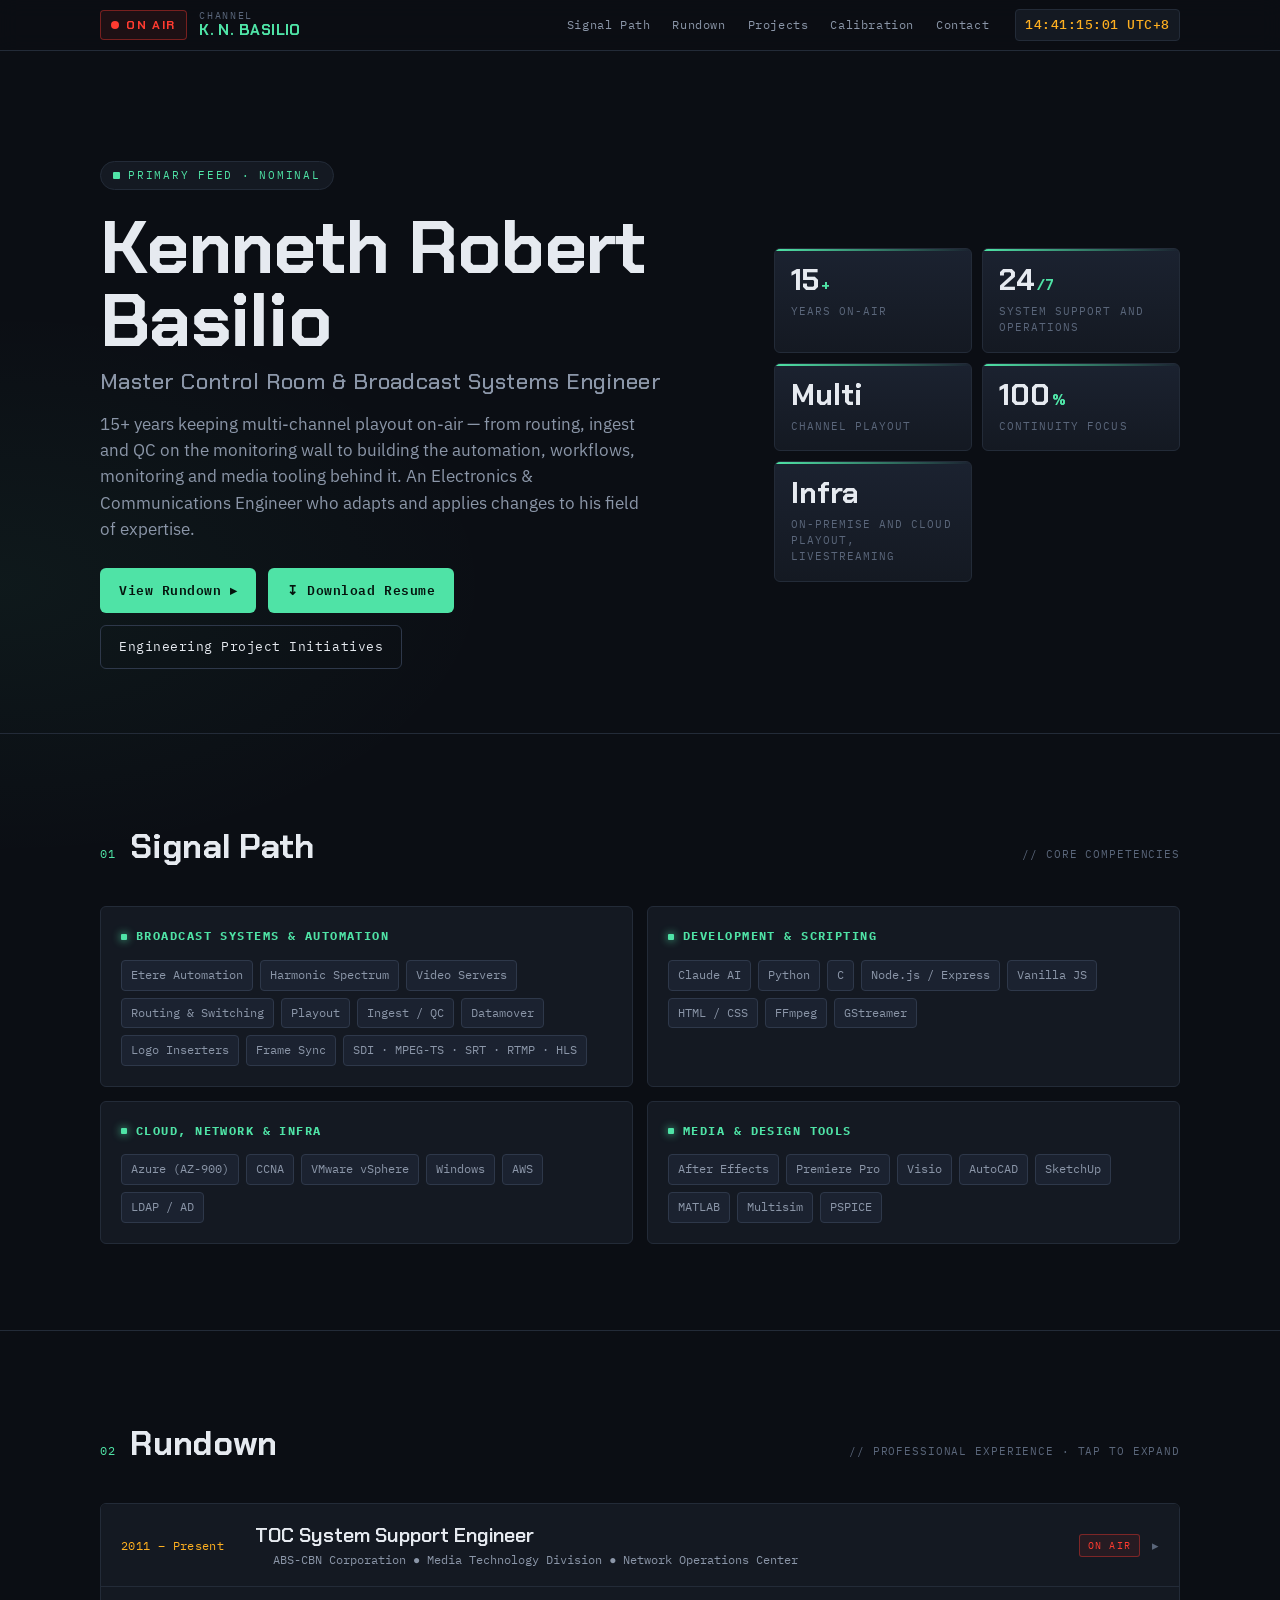
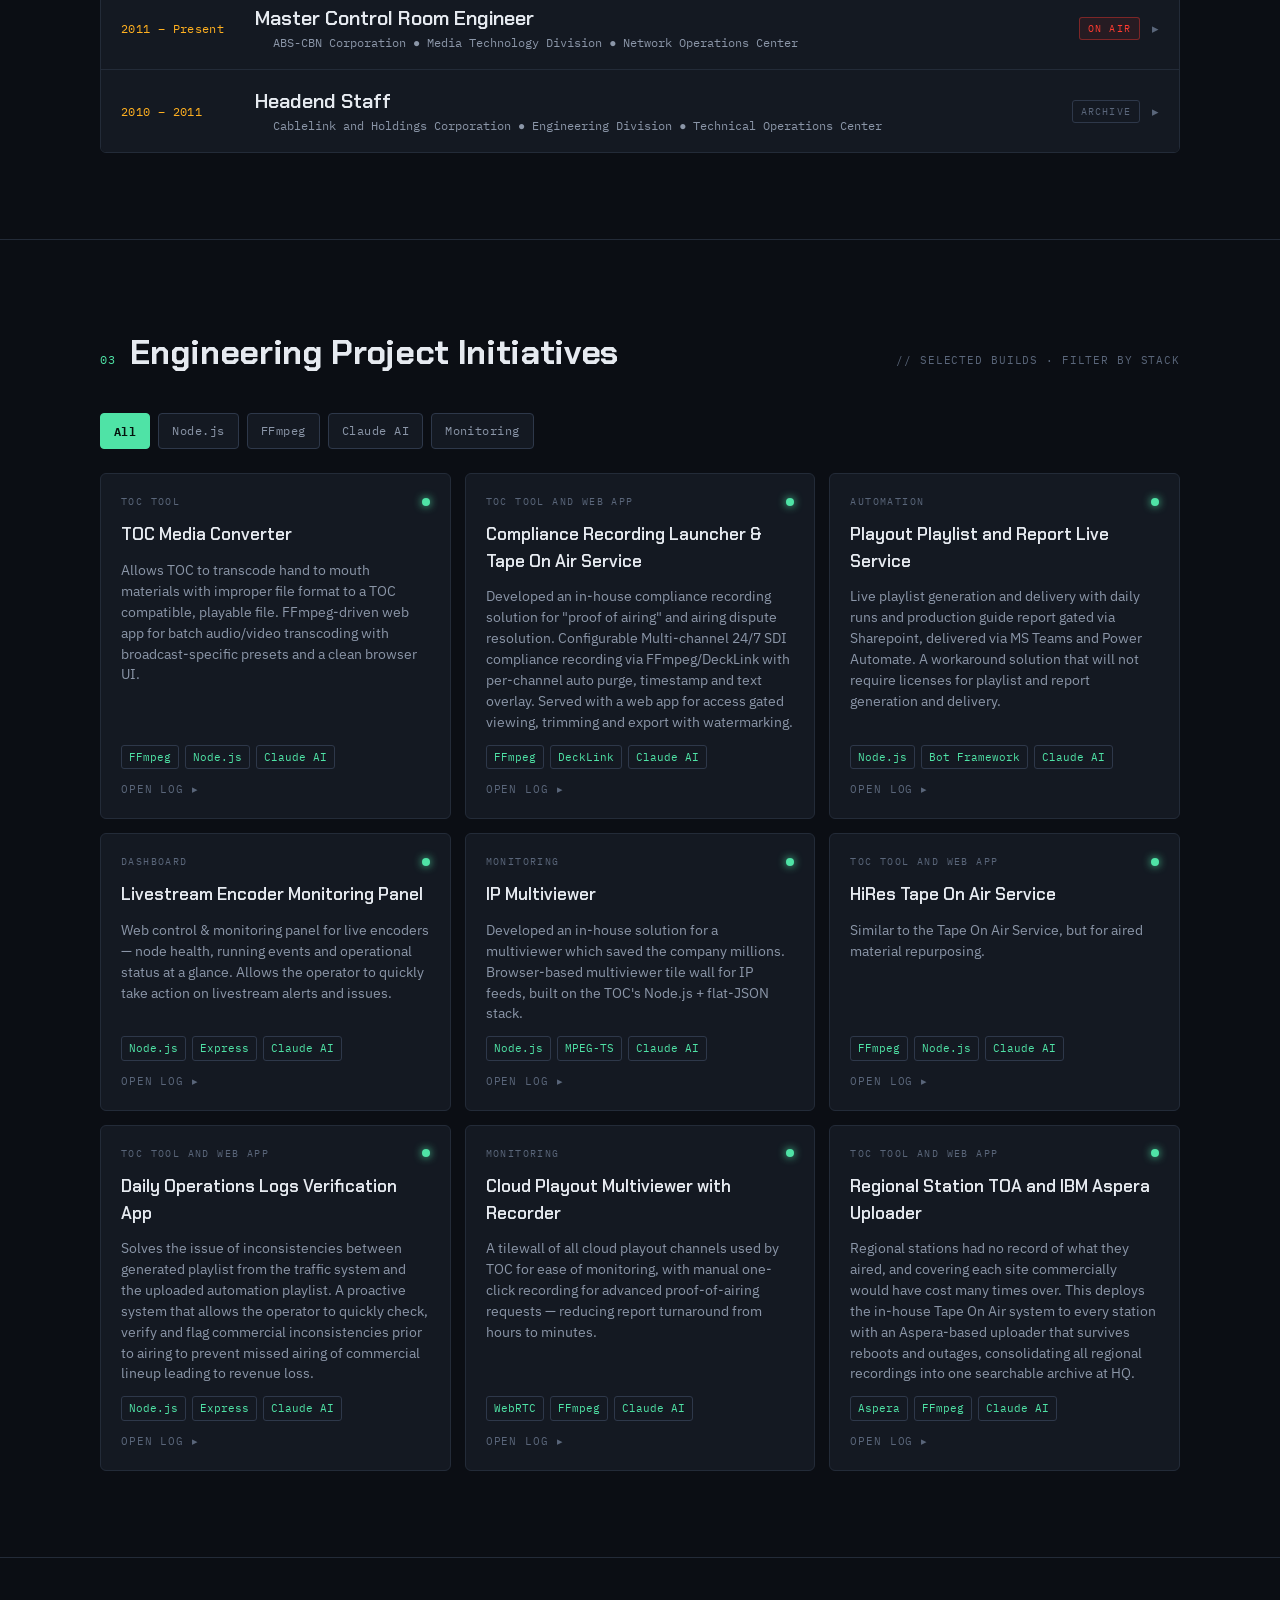
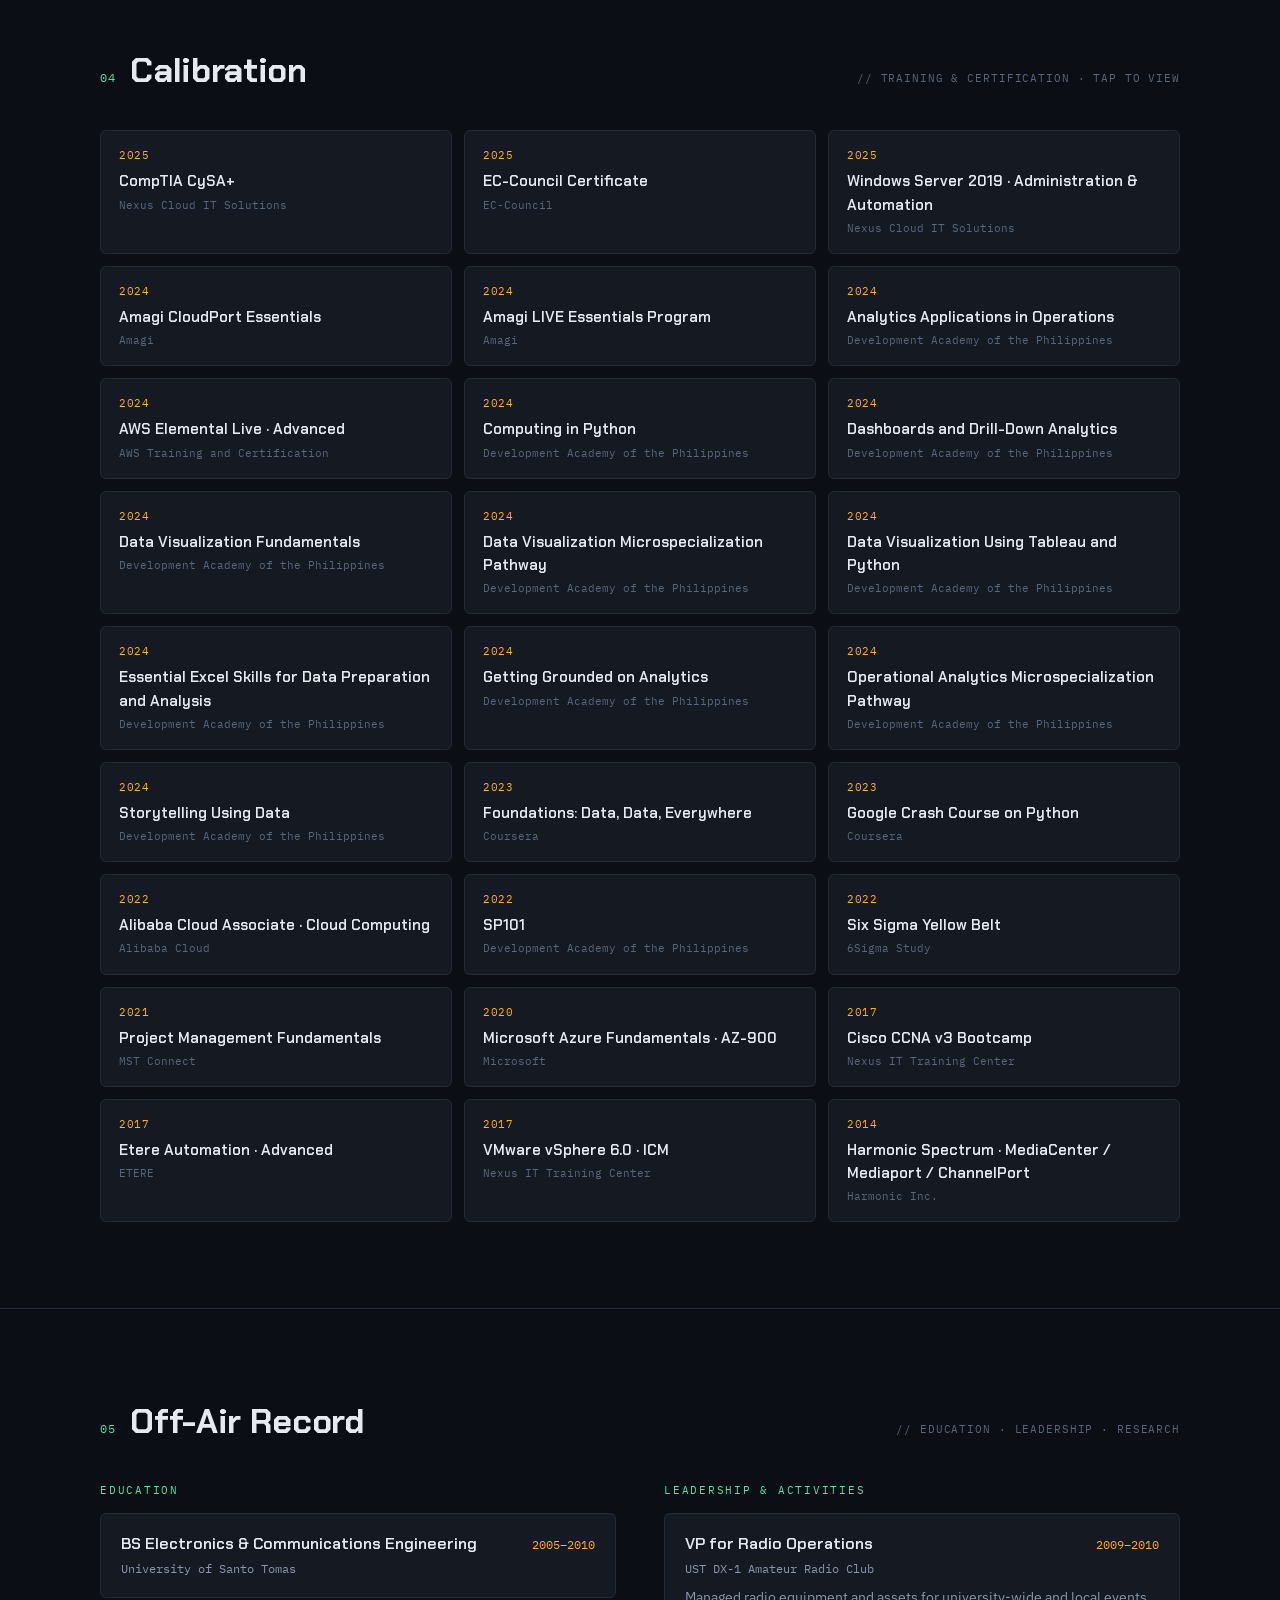
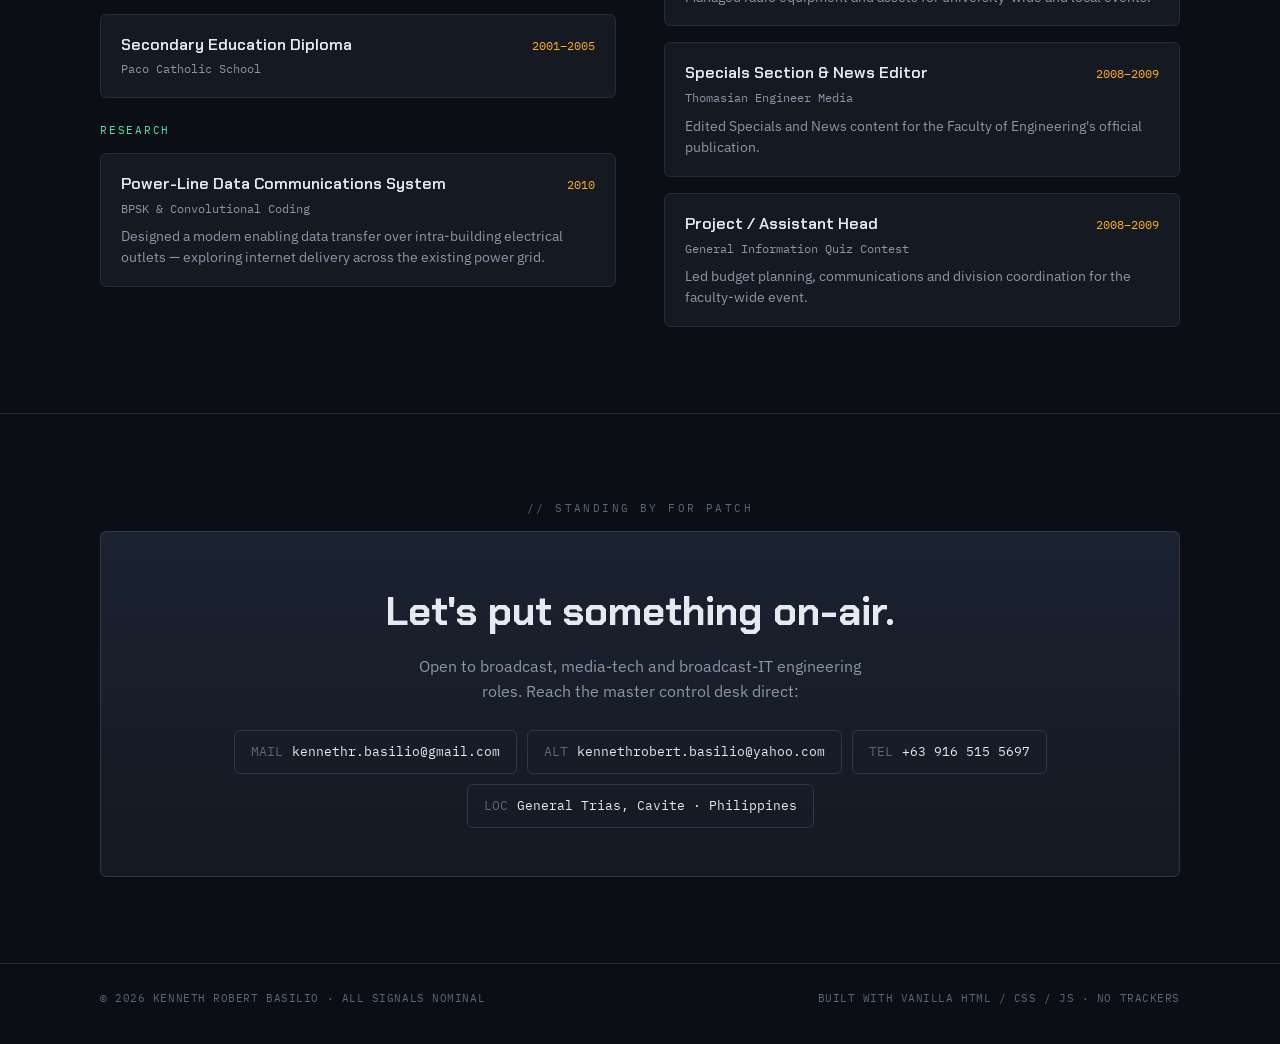
==== index.html @ d7c95b2a "Update index.html" ====
<!DOCTYPE html>
<html lang="en">
<head>
<meta charset="UTF-8" />
<meta name="viewport" content="width=device-width, initial-scale=1.0" />
<title>Kenneth Robert Basilio — Broadcast Engineer</title>
<meta name="description" content="Kenneth Robert Basilio — Master Control Room & Broadcast Systems Engineer. 15+ years in playout, automation, and broadcast IT." />
<meta name="referrer" content="no-referrer" />

<meta property="og:title" content="Kenneth Robert Basilio — Broadcast Engineer" />
<meta property="og:description" content="Master Control Room & Broadcast Systems Engineer — playout, automation, broadcast IT." />
<meta property="og:type" content="website" />

<link rel="preconnect" href="https://fonts.googleapis.com" />
<link rel="preconnect" href="https://fonts.gstatic.com" crossorigin />
<link href="https://fonts.googleapis.com/css2?family=Chakra+Petch:wght@400;500;600;700&family=IBM+Plex+Mono:wght@400;500;600&family=IBM+Plex+Sans:wght@400;500;600;700&display=swap" rel="stylesheet" />

<style>
  :root{
    --void:#0B0E14;
    --panel:#141922;
    --panel-2:#1B2230;
    --line:#232B38;
    --line-soft:#2E384A;
    --ink:#E6EAF0;
    --ink-dim:#8B96A8;
    --ink-faint:#5A667A;
    --tally:#FF3B30;
    --signal:#4FE3A6;
    --amber:#FFB020;
    --cyan:#38BDF8;
    --r:6px;
    --maxw:1160px;
    --disp:'Chakra Petch',system-ui,sans-serif;
    --body:'IBM Plex Sans',system-ui,sans-serif;
    --mono:'IBM Plex Mono',ui-monospace,monospace;
  }

  *{box-sizing:border-box;margin:0;padding:0}
  html{scroll-behavior:smooth}
  body{
    font-family:var(--body);
    background:
      radial-gradient(1200px 600px at 80% -10%, rgba(56,189,248,.06), transparent 60%),
      radial-gradient(900px 500px at 0% 10%, rgba(79,227,166,.05), transparent 55%),
      var(--void);
    color:var(--ink);
    line-height:1.55;
    -webkit-font-smoothing:antialiased;
    overflow-x:hidden;
  }
  a{color:var(--cyan);text-decoration:none}
  a:hover{text-decoration:underline}
  :focus-visible{outline:2px solid var(--signal);outline-offset:2px}

  .wrap{max-width:var(--maxw);margin:0 auto;padding:0 clamp(16px,4vw,40px)}

  .eyebrow{font-family:var(--mono);font-size:11px;letter-spacing:.22em;text-transform:uppercase;color:var(--ink-faint)}
  .label{font-family:var(--mono);font-size:11px;letter-spacing:.16em;text-transform:uppercase;color:var(--signal)}

  /* ---------- STATUS RAIL ---------- */
  .rail{position:sticky;top:0;z-index:50;background:rgba(11,14,20,.82);backdrop-filter:blur(10px);border-bottom:1px solid var(--line)}
  .rail-in{max-width:var(--maxw);margin:0 auto;display:flex;align-items:center;gap:16px;padding:9px clamp(16px,4vw,40px)}
  .chan{display:flex;align-items:center;gap:12px;min-width:0}
  .chan-id{display:flex;flex-direction:column;line-height:1.15;min-width:0}
  .chan-id .k{font-family:var(--mono);font-size:9.5px;letter-spacing:.18em;text-transform:uppercase;color:var(--ink-faint)}
  .chan-id .v{font-family:var(--disp);font-weight:700;font-size:15px;letter-spacing:.03em;color:var(--signal);white-space:nowrap}
  .rail-nav{display:flex;gap:2px;margin-left:auto}
  .rail-nav a{font-family:var(--mono);font-size:12px;letter-spacing:.05em;color:var(--ink-dim);padding:6px 10px;border-radius:4px}
  .rail-nav a:hover{color:var(--ink);background:var(--panel);text-decoration:none}
  .tc{font-family:var(--mono);font-size:13px;font-weight:500;color:var(--amber);white-space:nowrap;letter-spacing:.04em;padding:5px 9px;border:1px solid var(--line);border-radius:4px;background:var(--panel);margin-left:auto}
  .rail-nav ~ .tc{margin-left:0}
  .onair{display:inline-flex;align-items:center;gap:7px;font-family:var(--disp);font-weight:700;font-size:12px;letter-spacing:.14em;color:var(--tally);padding:5px 10px;border:1px solid rgba(255,59,48,.4);border-radius:4px;background:rgba(255,59,48,.08);white-space:nowrap}
  .onair .dot{width:8px;height:8px;border-radius:50%;background:var(--tally);box-shadow:0 0 0 0 rgba(255,59,48,.6);animation:pulse 2s infinite}
  @keyframes pulse{0%{box-shadow:0 0 0 0 rgba(255,59,48,.55)}70%{box-shadow:0 0 0 7px rgba(255,59,48,0)}100%{box-shadow:0 0 0 0 rgba(255,59,48,0)}}

  /* ---------- HERO ---------- */
  .hero{padding:clamp(48px,9vw,110px) 0 clamp(36px,6vw,64px)}
  .hero-grid{display:grid;grid-template-columns:1.35fr .9fr;gap:clamp(28px,5vw,64px);align-items:center}
  .src-tag{display:inline-flex;align-items:center;gap:8px;margin-bottom:22px;font-family:var(--mono);font-size:11px;letter-spacing:.16em;text-transform:uppercase;color:var(--signal);border:1px solid var(--line);border-radius:100px;padding:5px 12px;background:var(--panel)}
  .src-tag .sq{width:7px;height:7px;background:var(--signal);border-radius:1px}
  h1{font-family:var(--disp);font-weight:700;font-size:clamp(38px,6.4vw,74px);line-height:.98;letter-spacing:-.01em;margin-bottom:18px}
  h1 .sub{display:block;color:var(--ink-dim);font-weight:500;font-size:clamp(15px,2.2vw,22px);letter-spacing:.02em;margin-top:14px}
  .lede{color:var(--ink-dim);font-size:clamp(15px,1.5vw,17px);max-width:54ch;margin-bottom:26px}
  .cta-row{display:flex;flex-wrap:wrap;gap:12px}
  .cta{font-family:var(--mono);font-size:13px;letter-spacing:.04em;padding:11px 18px;border-radius:var(--r);cursor:pointer;border:1px solid transparent;display:inline-block}
  .cta.primary{background:var(--signal);color:#05130D;font-weight:600}
  .cta.primary:hover{filter:brightness(1.08);text-decoration:none}
  .cta.ghost{border-color:var(--line-soft);color:var(--ink);background:transparent}
  .cta.ghost:hover{border-color:var(--signal);color:var(--signal);text-decoration:none}

  .tiles{display:grid;grid-template-columns:repeat(2,1fr);gap:10px}
  .tile{border:1px solid var(--line);border-radius:var(--r);background:linear-gradient(180deg,var(--panel-2),var(--panel));padding:16px;position:relative;overflow:hidden}
  .tile::before{content:"";position:absolute;top:0;left:0;right:0;height:2px;background:linear-gradient(90deg,var(--signal),transparent)}
  .tile .num{font-family:var(--disp);font-weight:700;font-size:30px;line-height:1;color:var(--ink)}
  .tile .num small{font-size:15px;color:var(--signal);margin-left:2px}
  .tile .cap{font-family:var(--mono);font-size:10.5px;letter-spacing:.1em;text-transform:uppercase;color:var(--ink-faint);margin-top:8px}

  /* ---------- SECTIONS ---------- */
  section{padding:clamp(44px,7vw,86px) 0;border-top:1px solid var(--line)}
  .sec-head{display:flex;align-items:baseline;gap:14px;margin-bottom:34px;flex-wrap:wrap}
  .sec-head .idx{font-family:var(--mono);font-size:12px;color:var(--signal);letter-spacing:.1em}
  .sec-head h2{font-family:var(--disp);font-weight:700;font-size:clamp(22px,3.2vw,34px);letter-spacing:-.01em}
  .sec-head .meta{margin-left:auto;font-family:var(--mono);font-size:11px;color:var(--ink-faint);letter-spacing:.08em}

  /* ---------- SKILLS ---------- */
  .skill-grid{display:grid;grid-template-columns:repeat(2,1fr);gap:14px}
  .skill-card{border:1px solid var(--line);border-radius:var(--r);background:var(--panel);padding:20px}
  .skill-card h3{font-family:var(--mono);font-size:12px;letter-spacing:.12em;text-transform:uppercase;color:var(--signal);margin-bottom:14px;display:flex;align-items:center;gap:9px}
  .skill-card h3::before{content:"";width:6px;height:6px;background:var(--signal);border-radius:1px;box-shadow:0 0 8px var(--signal)}
  .chips{display:flex;flex-wrap:wrap;gap:7px}
  .chip{font-family:var(--mono);font-size:12px;color:var(--ink-dim);border:1px solid var(--line-soft);border-radius:4px;padding:5px 9px;background:var(--panel-2)}
  .chip:hover{color:var(--ink);border-color:var(--signal)}

  /* ---------- RUNDOWN ---------- */
  .rundown{border:1px solid var(--line);border-radius:var(--r);overflow:hidden}
  .seg{border-bottom:1px solid var(--line);background:var(--panel)}
  .seg:last-child{border-bottom:none}
  .seg-head{width:100%;text-align:left;cursor:pointer;background:none;border:none;color:inherit;display:grid;grid-template-columns:118px 1fr auto;gap:16px;align-items:center;padding:18px 20px;font-family:inherit}
  .seg-head:hover{background:var(--panel-2)}
  .seg-yr{font-family:var(--mono);font-size:12px;color:var(--amber);letter-spacing:.03em;white-space:nowrap}
  .seg-title{min-width:0}
  .seg-title .role{font-family:var(--disp);font-weight:600;font-size:clamp(16px,2vw,20px);color:var(--ink);display:block}
  .seg-title .org{font-family:var(--mono);font-size:12px;color:var(--ink-dim);margin-top:4px;padding-left:18px;display:block}
  .seg-badge{font-family:var(--mono);font-size:10px;letter-spacing:.12em;text-transform:uppercase;padding:4px 8px;border-radius:3px;white-space:nowrap}
  .seg-badge.live{color:var(--tally);border:1px solid rgba(255,59,48,.4);background:rgba(255,59,48,.08)}
  .seg-badge.arch{color:var(--ink-faint);border:1px solid var(--line-soft)}
  .seg-caret{font-family:var(--mono);color:var(--ink-faint);transition:transform .25s;font-size:13px}
  .seg[aria-expanded="true"] .seg-caret{transform:rotate(90deg);color:var(--signal)}
  .seg-body{max-height:0;overflow:hidden;transition:max-height .35s ease}
  .seg-body-in{padding:2px 20px 22px 154px}
  .seg-body ul{list-style:none;display:grid;gap:9px}
  .seg-body li{position:relative;padding-left:20px;color:var(--ink-dim);font-size:14.5px}
  .seg-body li::before{content:"▸";position:absolute;left:0;color:var(--signal);font-size:11px;top:3px}

  /* ---------- PROJECTS ---------- */
  .filter-bar{display:flex;flex-wrap:wrap;gap:8px;margin-bottom:24px}
  .filter{font-family:var(--mono);font-size:12px;letter-spacing:.04em;color:var(--ink-dim);background:var(--panel);border:1px solid var(--line-soft);border-radius:4px;padding:7px 13px;cursor:pointer}
  .filter[aria-pressed="true"]{background:var(--signal);color:#05130D;border-color:var(--signal);font-weight:600}
  .filter:hover:not([aria-pressed="true"]){border-color:var(--signal);color:var(--ink)}
  .proj-grid{display:grid;grid-template-columns:repeat(3,1fr);gap:14px}
  .card{border:1px solid var(--line);border-radius:var(--r);background:var(--panel);padding:20px;display:flex;flex-direction:column;gap:12px;transition:transform .2s,border-color .2s;color:inherit}
  .card:hover{transform:translateY(-3px);border-color:var(--signal);text-decoration:none}
  .card .top{display:flex;align-items:center;justify-content:space-between;gap:8px}
  .card .kind{font-family:var(--mono);font-size:10px;letter-spacing:.14em;text-transform:uppercase;color:var(--ink-faint)}
  .card .stat{width:8px;height:8px;border-radius:50%;background:var(--signal);box-shadow:0 0 8px var(--signal)}
  .card h3{font-family:var(--disp);font-weight:600;font-size:17px;color:var(--ink)}
  .card p{font-size:13.5px;color:var(--ink-dim);flex:1}
  .card .tags{display:flex;flex-wrap:wrap;gap:6px}
  .card .tags span{font-family:var(--mono);font-size:10.5px;color:var(--signal);border:1px solid var(--line-soft);border-radius:3px;padding:3px 7px}
  .card .open{font-family:var(--mono);font-size:11px;letter-spacing:.08em;color:var(--ink-faint);text-transform:uppercase}
  .card:hover .open{color:var(--signal)}
  .card.hide{display:none}

  /* ---------- CERTS ---------- */
  .cert-grid{display:grid;grid-template-columns:repeat(3,1fr);gap:12px}
  .cert{border:1px solid var(--line);border-radius:var(--r);background:var(--panel);padding:16px 18px;color:inherit;display:block;transition:transform .2s,border-color .2s}
  .cert:hover{transform:translateY(-3px);border-color:var(--signal);text-decoration:none}
  .cert .yr{font-family:var(--mono);font-size:11px;color:var(--amber);letter-spacing:.06em}
  .cert .nm{font-family:var(--disp);font-weight:600;font-size:15px;margin:6px 0 3px;color:var(--ink)}
  .cert .by{font-family:var(--mono);font-size:11px;color:var(--ink-faint)}

  /* ---------- 2-COL ---------- */
  .two-col{display:grid;grid-template-columns:1fr 1fr;gap:clamp(24px,4vw,48px)}
  .stack{display:grid;gap:16px}
  .row{border:1px solid var(--line);border-radius:var(--r);background:var(--panel);padding:18px 20px}
  .row .r-top{display:flex;justify-content:space-between;gap:12px;align-items:baseline;flex-wrap:wrap}
  .row .r-title{font-family:var(--disp);font-weight:600;font-size:16px}
  .row .r-yr{font-family:var(--mono);font-size:12px;color:var(--amber)}
  .row .r-sub{font-family:var(--mono);font-size:12px;color:var(--ink-dim);margin-top:3px}
  .row p{font-size:13.5px;color:var(--ink-dim);margin-top:8px}

  /* ---------- CONTACT ---------- */
  .contact-box{border:1px solid var(--line-soft);border-radius:var(--r);background:linear-gradient(180deg,var(--panel-2),var(--panel));padding:clamp(28px,5vw,48px);text-align:center}
  .contact-box h2{font-family:var(--disp);font-weight:700;font-size:clamp(24px,4vw,40px);margin-bottom:12px}
  .contact-box p{color:var(--ink-dim);max-width:46ch;margin:0 auto 26px}
  .contact-lines{display:flex;flex-wrap:wrap;gap:10px;justify-content:center}
  .cl{font-family:var(--mono);font-size:13px;color:var(--ink);border:1px solid var(--line-soft);border-radius:var(--r);padding:11px 16px;display:inline-flex;gap:9px;align-items:center}
  .cl:hover{border-color:var(--signal);color:var(--signal);text-decoration:none}
  .cl .k{color:var(--ink-faint)}

  footer{padding:26px 0 40px;border-top:1px solid var(--line)}
  .foot-in{display:flex;justify-content:space-between;gap:14px;flex-wrap:wrap;font-family:var(--mono);font-size:11px;color:var(--ink-faint);letter-spacing:.05em}

  .reveal{opacity:0;transform:translateY(18px);transition:opacity .6s ease,transform .6s ease}
  .reveal.in{opacity:1;transform:none}

  /* ---------- RESPONSIVE ---------- */
  @media(max-width:860px){
    .hero-grid{grid-template-columns:1fr;gap:36px}
    .skill-grid{grid-template-columns:1fr}
    .proj-grid{grid-template-columns:1fr 1fr}
    .cert-grid{grid-template-columns:1fr 1fr}
    .two-col{grid-template-columns:1fr}
    .rail-nav{display:none}
    .seg-head{grid-template-columns:100px 1fr auto;gap:10px}
    .seg-body-in{padding-left:20px}
  }
  @media(max-width:560px){
    .proj-grid,.cert-grid,.tiles{grid-template-columns:1fr}
    .tc{display:none}
    .seg-head{grid-template-columns:1fr auto}
    .seg-yr{display:none}
    .seg-title .org{padding-left:14px}
  }
  @media(prefers-reduced-motion:reduce){
    *{animation:none!important;transition:none!important;scroll-behavior:auto!important}
    .reveal{opacity:1;transform:none}
  }

  /* ---------- PRINT ---------- */
  @media print{
    :root{--ink:#111;--ink-dim:#333;--ink-faint:#555}
    body{background:#fff;color:#111}
    .rail,.tiles,.cta-row,.src-tag,.filter-bar,.seg-caret,.seg-badge.live,.card .stat,.card .open,.foot-in .rt,.contact-box p,.contact .eyebrow{display:none!important}
    section,.hero{border:none;padding:14px 0}
    .wrap{max-width:100%;padding:0}
    h1{font-size:26px;color:#000}
    h1 .sub{color:#333;font-size:14px}
    .sec-head h2{font-size:16px;color:#000;border-bottom:1.5px solid #000;padding-bottom:4px;width:100%}
    .sec-head .idx,.sec-head .meta{display:none}
    .lede{color:#333;max-width:100%}
    .skill-grid,.proj-grid,.cert-grid,.two-col{gap:8px}
    .skill-card,.card,.cert,.row,.rundown,.seg,.contact-box{border:1px solid #bbb!important;background:#fff!important;break-inside:avoid;transform:none!important}
    .seg-body{max-height:none!important}
    .seg-body-in{padding:0 16px 14px 16px}
    .chip,.card .tags span,.cl{color:#222;border-color:#999}
    a{color:#111;text-decoration:none}
    .contact-lines{justify-content:flex-start}
  }
</style>
</head>
<body>

<!-- ===== STATUS RAIL ===== -->
<header class="rail">
  <div class="rail-in">
    <div class="chan">
      <span class="onair"><span class="dot"></span>ON AIR</span>
      <span class="chan-id">
        <span class="k">Channel</span>
        <span class="v">K. N. BASILIO</span>
      </span>
    </div>
    <nav class="rail-nav" aria-label="Section navigation">
      <a href="#signal">Signal Path</a>
      <a href="#rundown">Rundown</a>
      <a href="#log">Projects</a>
      <a href="#certs">Calibration</a>
      <a href="#contact">Contact</a>
    </nav>
    <span class="tc" id="tc" aria-label="Local timecode, UTC plus 8">--:--:--:--</span>
  </div>
</header>

<main>
  <!-- ===== HERO ===== -->
  <section class="hero" style="border-top:none">
    <div class="wrap">
      <div class="hero-grid">
        <div>
          <span class="src-tag"><span class="sq"></span>PRIMARY FEED · NOMINAL</span>
          <h1>Kenneth Robert<br />Basilio
            <span class="sub">Master Control Room &amp; Broadcast Systems Engineer</span>
          </h1>
          <p class="lede">15+ years keeping multi-channel playout on-air — from routing, ingest and QC on the monitoring wall to building the automation, workflows, monitoring and media tooling behind it. An Electronics &amp; Communications Engineer who adapts and applies changes to his field of expertise.</p>
          <div class="cta-row">
            <a class="cta primary" href="#rundown">View Rundown &#9656;</a>
            <!-- PARAM: RESUME_PATH — see PARAMETERS.md -->
            <a class="cta primary" href="assets/resume/Kenneth_Robert_Basilio_CV.pdf" download>&#8615; Download Resume</a>
            <a class="cta ghost" href="#log">Engineering Project Initiatives</a>
          </div>
        </div>
        <div class="tiles" aria-label="Career status tiles">
          <div class="tile"><div class="num">15<small>+</small></div><div class="cap">Years On-Air</div></div>
          <div class="tile"><div class="num">24<small>/7</small></div><div class="cap">System Support and Operations</div></div>
          <div class="tile"><div class="num">Multi</div><div class="cap">Channel Playout</div></div>
          <div class="tile"><div class="num">100<small>%</small></div><div class="cap">Continuity Focus</div></div>
          <div class="tile"><div class="num">Infra</div><div class="cap">On-Premise and Cloud Playout, Livestreaming</div></div>
        </div>
      </div>
    </div>
  </section>

  <!-- ===== SIGNAL PATH ===== -->
  <section id="signal">
    <div class="wrap">
      <div class="sec-head reveal">
        <span class="idx">01</span>
        <h2>Signal Path</h2>
        <span class="meta">// CORE COMPETENCIES</span>
      </div>
      <div class="skill-grid">
        <div class="skill-card reveal">
          <h3>Broadcast Systems &amp; Automation</h3>
          <div class="chips">
            <span class="chip">Etere Automation</span><span class="chip">Harmonic Spectrum</span>
            <span class="chip">Video Servers</span><span class="chip">Routing &amp; Switching</span>
            <span class="chip">Playout</span><span class="chip">Ingest / QC</span>
            <span class="chip">Datamover</span><span class="chip">Logo Inserters</span>
            <span class="chip">Frame Sync</span><span class="chip">SDI &middot; MPEG-TS &middot; SRT &middot; RTMP &middot; HLS</span>
          </div>
        </div>
        <div class="skill-card reveal">
          <h3>Development &amp; Scripting</h3>
          <div class="chips">
            <span class="chip">Claude AI</span><span class="chip">Python</span><span class="chip">C</span>
            <span class="chip">Node.js / Express</span><span class="chip">Vanilla JS</span>
            <span class="chip">HTML / CSS</span><span class="chip">FFmpeg</span>
            <span class="chip">GStreamer</span>
          </div>
        </div>
        <div class="skill-card reveal">
          <h3>Cloud, Network &amp; Infra</h3>
          <div class="chips">
            <span class="chip">Azure (AZ-900)</span><span class="chip">CCNA</span>
            <span class="chip">VMware vSphere</span><span class="chip">Windows</span>
            <span class="chip">AWS</span><span class="chip">LDAP / AD</span>
          </div>
        </div>
        <div class="skill-card reveal">
          <h3>Media &amp; Design Tools</h3>
          <div class="chips">
            <span class="chip">After Effects</span><span class="chip">Premiere Pro</span>
            <span class="chip">Visio</span><span class="chip">AutoCAD</span>
            <span class="chip">SketchUp</span><span class="chip">MATLAB</span>
            <span class="chip">Multisim</span><span class="chip">PSPICE</span>
          </div>
        </div>
      </div>
    </div>
  </section>

  <!-- ===== RUNDOWN ===== -->
  <section id="rundown">
    <div class="wrap">
      <div class="sec-head reveal">
        <span class="idx">02</span>
        <h2>Rundown</h2>
        <span class="meta">// PROFESSIONAL EXPERIENCE &middot; TAP TO EXPAND</span>
      </div>
      <div class="rundown reveal">

        <div class="seg" aria-expanded="false">
          <button class="seg-head" type="button">
            <span class="seg-yr">2011 &ndash; Present</span>
            <span class="seg-title">
              <span class="role">TOC System Support Engineer</span>
              <span class="org">ABS-CBN Corporation &#9679; Media Technology Division &#9679; Network Operations Center</span>
            </span>
            <span style="display:flex;align-items:center;gap:12px">
              <span class="seg-badge live">On Air</span>
              <span class="seg-caret">&#9656;</span>
            </span>
          </button>
          <div class="seg-body"><div class="seg-body-in"><ul>
            <li>Maintain program continuity of the multi-channel playout system and TOC workflows &mdash; supporting video servers, broadcast automation, datamover, database, comms, and video routers.</li>
            <li>Manage assets through archiving, transcoding and restore workflows to meet playout demand.</li>
            <li>Design and improve broadcast systems for future industry demands.</li>
            <li>Configure automations, video routers, logo inserters, frame synchronizers and graphics machines for the playout system.</li>
            <li>Investigate operational incidents via device and software log analysis, delivering timely troubleshooting.</li>
            <li>Coordinate with equipment suppliers on inquiries, configuration and escalation support.</li>
          </ul></div></div>
        </div>

        <div class="seg" aria-expanded="false">
          <button class="seg-head" type="button">
            <span class="seg-yr">2011 &ndash; Present</span>
            <span class="seg-title">
              <span class="role">Master Control Room Engineer</span>
              <span class="org">ABS-CBN Corporation &#9679; Media Technology Division &#9679; Network Operations Center</span>
            </span>
            <span style="display:flex;align-items:center;gap:12px">
              <span class="seg-badge live">On Air</span>
              <span class="seg-caret">&#9656;</span>
            </span>
          </button>
          <div class="seg-body"><div class="seg-body-in"><ul>
            <li>Own the core of the station's technical facilities on a 24/7 operations basis.</li>
            <li>Acquire live and recorded media via studio feed, satellite, fibre and IP technology from in-house and third-party production facilities.</li>
            <li>Route and switch feeds against studio production, post-production, ingest and playout booking requirements.</li>
            <li>Critically assess audio and video through QC, monitoring and measurement to keep all media within broadcast standards.</li>
            <li>Proactively monitor feeds and rapidly restore on-air issues using pre-defined emergency procedures.</li>
            <li>Provide technical support through installation, testing and commissioning of designed broadcast systems; maintain business continuity via preventive and corrective procedures.</li>
          </ul></div></div>
        </div>

        <div class="seg" aria-expanded="false">
          <button class="seg-head" type="button">
            <span class="seg-yr">2010 &ndash; 2011</span>
            <span class="seg-title">
              <span class="role">Headend Staff</span>
              <span class="org">Cablelink and Holdings Corporation &#9679; Engineering Division &#9679; Technical Operations Center</span>
            </span>
            <span style="display:flex;align-items:center;gap:12px">
              <span class="seg-badge arch">Archive</span>
              <span class="seg-caret">&#9656;</span>
            </span>
          </button>
          <div class="seg-body"><div class="seg-body-in"><ul>
            <li>Maintained all cable channels within required signal levels.</li>
            <li>Kept satellite dish alignment at optimal level.</li>
            <li>Reorganized channel groups and managed headend facilities through structured cabling and inventory.</li>
          </ul></div></div>
        </div>

      </div>
    </div>
  </section>

  <!-- ===== ENGINEERING PROJECT INITIATIVES ===== -->
  <section id="log">
    <div class="wrap">
      <div class="sec-head reveal">
        <span class="idx">03</span>
        <h2>Engineering Project Initiatives</h2>
        <span class="meta">// SELECTED BUILDS &middot; FILTER BY STACK</span>
      </div>
      <div class="filter-bar reveal" role="group" aria-label="Filter projects by technology">
        <button class="filter" data-f="all" aria-pressed="true">All</button>
        <button class="filter" data-f="node" aria-pressed="false">Node.js</button>
        <button class="filter" data-f="ffmpeg" aria-pressed="false">FFmpeg</button>
        <button class="filter" data-f="claude" aria-pressed="false">Claude AI</button>
        <button class="filter" data-f="monitor" aria-pressed="false">Monitoring</button>
      </div>
      <div class="proj-grid">

        <!-- PARAM: PROJECT_LINKS — see PARAMETERS.md -->
        <a class="card reveal" href="projects/media-converter.html" data-tags="ffmpeg node claude">
          <div class="top"><span class="kind">TOC TOOL</span><span class="stat"></span></div>
          <h3>TOC Media Converter</h3>
          <p>Allows TOC to transcode hand to mouth materials with improper file format to a TOC compatible, playable file. FFmpeg-driven web app for batch audio/video transcoding with broadcast-specific presets and a clean browser UI.</p>
          <div class="tags"><span>FFmpeg</span><span>Node.js</span><span>Claude AI</span></div>
          <span class="open">Open log &#9656;</span>
        </a>

        <a class="card reveal" href="projects/compliance-recorder.html" data-tags="ffmpeg monitor claude">
          <div class="top"><span class="kind">TOC TOOL and WEB APP</span><span class="stat"></span></div>
          <h3>Compliance Recording Launcher & Tape On Air Service</h3>
          <p>Developed an in-house compliance recording solution for "proof of airing" and airing dispute resolution. Configurable Multi-channel 24/7 SDI compliance recording via FFmpeg/DeckLink with per-channel auto purge, timestamp and text overlay. Served with a web app for access gated viewing, trimming and export with watermarking.</p>
          <div class="tags"><span>FFmpeg</span><span>DeckLink</span><span>Claude AI</span></div>
          <span class="open">Open log &#9656;</span>
        </a>

        <a class="card reveal" href="projects/teams-chatbot.html" data-tags="node claude">
          <div class="top"><span class="kind">AUTOMATION</span><span class="stat"></span></div>
          <h3>Playout Playlist and Report Live Service</h3>
          <p>Live playlist generation and delivery with daily runs and production guide report gated via Sharepoint, delivered via MS Teams and Power Automate. A workaround solution that will not require licenses for playlist and report generation and delivery.</p>
          <div class="tags"><span>Node.js</span><span>Bot Framework</span><span>Claude AI</span></div>
          <span class="open">Open log &#9656;</span>
        </a>

        <a class="card reveal" href="projects/encoder-monitor.html" data-tags="node monitor claude">
          <div class="top"><span class="kind">DASHBOARD</span><span class="stat"></span></div>
          <h3>Livestream Encoder Monitoring Panel</h3>
          <p>Web control &amp; monitoring panel for live encoders &mdash; node health, running events and operational status at a glance. Allows the operator to quickly take action on livestream alerts and issues.</p>
          <div class="tags"><span>Node.js</span><span>Express</span><span>Claude AI</span></div>
          <span class="open">Open log &#9656;</span>
        </a>

        <a class="card reveal" href="projects/ip-multiviewer.html" data-tags="node monitor claude">
          <div class="top"><span class="kind">MONITORING</span><span class="stat"></span></div>
          <h3>IP Multiviewer</h3>
          <p>Developed an in-house solution for a multiviewer which saved the company millions. Browser-based multiviewer tile wall for IP feeds, built on the TOC's Node.js + flat-JSON stack.</p>
          <div class="tags"><span>Node.js</span><span>MPEG-TS</span><span>Claude AI</span></div>
          <span class="open">Open log &#9656;</span>
        </a>

        <a class="card reveal" href="projects/hires-tape-on-air.html" data-tags="ffmpeg node claude">
          <div class="top"><span class="kind">TOC TOOL and WEB APP</span><span class="stat"></span></div>
          <h3>HiRes Tape On Air Service</h3>
          <p>Similar to the Tape On Air Service, but for aired material repurposing.</p>
          <div class="tags"><span>FFmpeg</span><span>Node.js</span><span>Claude AI</span></div>
          <span class="open">Open log &#9656;</span>
        </a>

        <a class="card reveal" href="projects/dol-verifier.html" data-tags="node claude">
          <div class="top"><span class="kind">TOC TOOL and WEB APP</span><span class="stat"></span></div>
          <h3>Daily Operations Logs Verification App</h3>
          <p>Solves the issue of inconsistencies between generated playlist from the traffic system and the uploaded automation playlist. A proactive system that allows the operator to quickly check, verify and flag commercial inconsistencies prior to airing to prevent missed airing of commercial lineup leading to revenue loss.</p>
          <div class="tags"><span>Node.js</span><span>Express</span><span>Claude AI</span></div>
          <span class="open">Open log &#9656;</span>
        </a>

        <a class="card reveal" href="projects/cloud-multiviewer.html" data-tags="node monitor ffmpeg claude">
          <div class="top"><span class="kind">MONITORING</span><span class="stat"></span></div>
          <h3>Cloud Playout Multiviewer with Recorder</h3>
          <p>A tilewall of all cloud playout channels used by TOC for ease of monitoring, with manual one-click recording for advanced proof-of-airing requests &mdash; reducing report turnaround from hours to minutes.</p>
          <div class="tags"><span>WebRTC</span><span>FFmpeg</span><span>Claude AI</span></div>
          <span class="open">Open log &#9656;</span>
        </a>

        <a class="card reveal" href="projects/rng-toa-aspera-uploader.html" data-tags="node monitor ffmpeg claude">
          <div class="top"><span class="kind">TOC TOOL and WEB APP</span><span class="stat"></span></div>
          <h3>Regional Station TOA and IBM Aspera Uploader</h3>
          <p>Regional stations had no record of what they aired, and covering each site commercially would have cost many times over. This deploys the in-house Tape On Air system to every station with an Aspera-based uploader that survives reboots and outages, consolidating all regional recordings into one searchable archive at HQ.</p>
          <div class="tags"><span>Aspera</span><span>FFmpeg</span><span>Claude AI</span></div>
          <span class="open">Open log &#9656;</span>
        </a>


      </div>
    </div>
  </section>

  <!-- ===== CALIBRATION ===== -->
  <section id="certs">
    <div class="wrap">
      <div class="sec-head reveal">
        <span class="idx">04</span>
        <h2>Calibration</h2>
        <span class="meta">// TRAINING &amp; CERTIFICATION &middot; TAP TO VIEW</span>
      </div>
      <div class="cert-grid">
        <!-- PARAM: CERT_LINKS — see PARAMETERS.md -->

        <!-- 2025 -->
        <a class="cert reveal" href="certificates.html#comptia-cysa"><div class="yr">2025</div><div class="nm">CompTIA CySA+</div><div class="by">Nexus Cloud IT Solutions</div></a>
        <a class="cert reveal" href="certificates.html#ec-council"><div class="yr">2025</div><div class="nm">EC-Council Certificate</div><div class="by">EC-Council</div></a>
        <a class="cert reveal" href="certificates.html#windows-server-2019"><div class="yr">2025</div><div class="nm">Windows Server 2019 &middot; Administration &amp; Automation</div><div class="by">Nexus Cloud IT Solutions</div></a>

        <!-- 2024 -->
        <a class="cert reveal" href="certificates.html#amagi-cloudport"><div class="yr">2024</div><div class="nm">Amagi CloudPort Essentials</div><div class="by">Amagi</div></a>
        <a class="cert reveal" href="certificates.html#amagi-live"><div class="yr">2024</div><div class="nm">Amagi LIVE Essentials Program</div><div class="by">Amagi</div></a>
        <a class="cert reveal" href="certificates.html#analytics-operations"><div class="yr">2024</div><div class="nm">Analytics Applications in Operations</div><div class="by">Development Academy of the Philippines</div></a>
        <a class="cert reveal" href="certificates.html#aws-elemental-live"><div class="yr">2024</div><div class="nm">AWS Elemental Live &middot; Advanced</div><div class="by">AWS Training and Certification</div></a>
        <a class="cert reveal" href="certificates.html#computing-python"><div class="yr">2024</div><div class="nm">Computing in Python</div><div class="by">Development Academy of the Philippines</div></a>
        <a class="cert reveal" href="certificates.html#dashboards-drilldown"><div class="yr">2024</div><div class="nm">Dashboards and Drill-Down Analytics</div><div class="by">Development Academy of the Philippines</div></a>
        <a class="cert reveal" href="certificates.html#dataviz-fundamentals"><div class="yr">2024</div><div class="nm">Data Visualization Fundamentals</div><div class="by">Development Academy of the Philippines</div></a>
        <a class="cert reveal" href="certificates.html#dataviz-pathway"><div class="yr">2024</div><div class="nm">Data Visualization Microspecialization Pathway</div><div class="by">Development Academy of the Philippines</div></a>
        <a class="cert reveal" href="certificates.html#dataviz-tableau-python"><div class="yr">2024</div><div class="nm">Data Visualization Using Tableau and Python</div><div class="by">Development Academy of the Philippines</div></a>
        <a class="cert reveal" href="certificates.html#excel-data-prep"><div class="yr">2024</div><div class="nm">Essential Excel Skills for Data Preparation and Analysis</div><div class="by">Development Academy of the Philippines</div></a>
        <a class="cert reveal" href="certificates.html#getting-grounded-analytics"><div class="yr">2024</div><div class="nm">Getting Grounded on Analytics</div><div class="by">Development Academy of the Philippines</div></a>
        <a class="cert reveal" href="certificates.html#operational-analytics-pathway"><div class="yr">2024</div><div class="nm">Operational Analytics Microspecialization Pathway</div><div class="by">Development Academy of the Philippines</div></a>
        <a class="cert reveal" href="certificates.html#storytelling-data"><div class="yr">2024</div><div class="nm">Storytelling Using Data</div><div class="by">Development Academy of the Philippines</div></a>

        <!-- 2023 -->
        <a class="cert reveal" href="certificates.html#coursera-data-foundations"><div class="yr">2023</div><div class="nm">Foundations: Data, Data, Everywhere</div><div class="by">Coursera</div></a>
        <a class="cert reveal" href="certificates.html#coursera-python"><div class="yr">2023</div><div class="nm">Google Crash Course on Python</div><div class="by">Coursera</div></a>

        <!-- 2022 -->
        <a class="cert reveal" href="certificates.html#alibaba-cloud"><div class="yr">2022</div><div class="nm">Alibaba Cloud Associate &middot; Cloud Computing</div><div class="by">Alibaba Cloud</div></a>
        <a class="cert reveal" href="certificates.html#dap-sp101"><div class="yr">2022</div><div class="nm">SP101</div><div class="by">Development Academy of the Philippines</div></a>
        <a class="cert reveal" href="certificates.html#six-sigma"><div class="yr">2022</div><div class="nm">Six Sigma Yellow Belt</div><div class="by">6Sigma Study</div></a>

        <!-- 2021 -->
        <a class="cert reveal" href="certificates.html#pm-fundamentals"><div class="yr">2021</div><div class="nm">Project Management Fundamentals</div><div class="by">MST Connect</div></a>

        <!-- 2020 -->
        <a class="cert reveal" href="certificates.html#az-900"><div class="yr">2020</div><div class="nm">Microsoft Azure Fundamentals &middot; AZ-900</div><div class="by">Microsoft</div></a>

        <!-- 2017 -->
        <a class="cert reveal" href="certificates.html#ccna"><div class="yr">2017</div><div class="nm">Cisco CCNA v3 Bootcamp</div><div class="by">Nexus IT Training Center</div></a>
        <a class="cert reveal" href="certificates.html#etere"><div class="yr">2017</div><div class="nm">Etere Automation &middot; Advanced</div><div class="by">ETERE</div></a>
        <a class="cert reveal" href="certificates.html#vmware"><div class="yr">2017</div><div class="nm">VMware vSphere 6.0 &middot; ICM</div><div class="by">Nexus IT Training Center</div></a>

        <!-- 2014 -->
        <a class="cert reveal" href="certificates.html#harmonic"><div class="yr">2014</div><div class="nm">Harmonic Spectrum &middot; MediaCenter / Mediaport / ChannelPort</div><div class="by">Harmonic Inc.</div></a>

      </div>
    </div>
  </section>

  <!-- ===== OFF-AIR RECORD ===== -->
  <section id="record">
    <div class="wrap">
      <div class="sec-head reveal">
        <span class="idx">05</span>
        <h2>Off-Air Record</h2>
        <span class="meta">// EDUCATION &middot; LEADERSHIP &middot; RESEARCH</span>
      </div>
      <div class="two-col">
        <div>
          <span class="label" style="display:block;margin-bottom:14px">Education</span>
          <div class="stack">
            <div class="row reveal">
              <div class="r-top"><span class="r-title">BS Electronics &amp; Communications Engineering</span><span class="r-yr">2005&ndash;2010</span></div>
              <div class="r-sub">University of Santo Tomas</div>
            </div>
            <div class="row reveal">
              <div class="r-top"><span class="r-title">Secondary Education Diploma</span><span class="r-yr">2001&ndash;2005</span></div>
              <div class="r-sub">Paco Catholic School</div>
            </div>
          </div>
          <span class="label" style="display:block;margin:24px 0 14px">Research</span>
          <div class="row reveal">
            <div class="r-top"><span class="r-title">Power-Line Data Communications System</span><span class="r-yr">2010</span></div>
            <div class="r-sub">BPSK &amp; Convolutional Coding</div>
            <p>Designed a modem enabling data transfer over intra-building electrical outlets &mdash; exploring internet delivery across the existing power grid.</p>
          </div>
        </div>
        <div>
          <span class="label" style="display:block;margin-bottom:14px">Leadership &amp; Activities</span>
          <div class="stack">
            <div class="row reveal">
              <div class="r-top"><span class="r-title">VP for Radio Operations</span><span class="r-yr">2009&ndash;2010</span></div>
              <div class="r-sub">UST DX-1 Amateur Radio Club</div>
              <p>Managed radio equipment and assets for university-wide and local events.</p>
            </div>
            <div class="row reveal">
              <div class="r-top"><span class="r-title">Specials Section &amp; News Editor</span><span class="r-yr">2008&ndash;2009</span></div>
              <div class="r-sub">Thomasian Engineer Media</div>
              <p>Edited Specials and News content for the Faculty of Engineering's official publication.</p>
            </div>
            <div class="row reveal">
              <div class="r-top"><span class="r-title">Project / Assistant Head</span><span class="r-yr">2008&ndash;2009</span></div>
              <div class="r-sub">General Information Quiz Contest</div>
              <p>Led budget planning, communications and division coordination for the faculty-wide event.</p>
            </div>
          </div>
        </div>
      </div>
    </div>
  </section>

  <!-- ===== CONTACT ===== -->
  <section class="contact" id="contact">
    <div class="wrap">
      <span class="eyebrow reveal" style="display:block;text-align:center;margin-bottom:14px">// STANDING BY FOR PATCH</span>
      <div class="contact-box reveal">
        <h2>Let's put something on-air.</h2>
        <p>Open to broadcast, media-tech and broadcast-IT engineering roles. Reach the master control desk direct:</p>
        <div class="contact-lines">
          <!-- PARAM: CONTACT_DETAILS — see PARAMETERS.md -->
          <a class="cl" href="mailto:kennethr.basilio@gmail.com"><span class="k">MAIL</span>kennethr.basilio@gmail.com</a>
          <a class="cl" href="mailto:kennethrobert.basilio@yahoo.com"><span class="k">ALT</span>kennethrobert.basilio@yahoo.com</a>
          <a class="cl" href="tel:+639165155697"><span class="k">TEL</span>+63 916 515 5697</a>
          <span class="cl"><span class="k">LOC</span>General Trias, Cavite &middot; Philippines</span>
        </div>
      </div>
    </div>
  </section>
</main>

<footer>
  <div class="wrap foot-in">
    <span>&copy; <span id="yr"></span> KENNETH ROBERT BASILIO &middot; ALL SIGNALS NOMINAL</span>
    <span class="rt">BUILT WITH VANILLA HTML / CSS / JS &middot; NO TRACKERS</span>
  </div>
</footer>

<script>
(function(){
  "use strict";

  /* PARAM: TIMECODE settings — see PARAMETERS.md */
  var TZ_OFFSET_HOURS = 8;      /* UTC+8 (Philippine Time) */
  var TZ_LABEL        = 'UTC+8';
  var FPS             = 25;

  var tcEl = document.getElementById('tc');
  function pad(n){ return String(n).padStart(2,'0'); }
  function tick(){
    if(!tcEl) return;
    var t = new Date(Date.now() + TZ_OFFSET_HOURS * 3600 * 1000);
    var ff = Math.floor((t.getUTCMilliseconds()/1000) * FPS);
    tcEl.textContent = pad(t.getUTCHours())+':'+pad(t.getUTCMinutes())+':'+
                       pad(t.getUTCSeconds())+':'+pad(ff)+' '+TZ_LABEL;
  }
  tick();
  setInterval(tick, 40);

  var yr = document.getElementById('yr');
  if (yr) yr.textContent = new Date().getFullYear();

  /* Rundown expand / collapse */
  document.querySelectorAll('.seg').forEach(function(seg){
    var head = seg.querySelector('.seg-head');
    var body = seg.querySelector('.seg-body');
    head.addEventListener('click', function(){
      var open = seg.getAttribute('aria-expanded') === 'true';
      seg.setAttribute('aria-expanded', open ? 'false' : 'true');
      body.style.maxHeight = open ? '0px' : (body.scrollHeight + 40) + 'px';
    });
  });

  /* Project filter */
  var filters = document.querySelectorAll('.filter');
  var cards   = document.querySelectorAll('.card');
  filters.forEach(function(btn){
    btn.addEventListener('click', function(){
      filters.forEach(function(b){ b.setAttribute('aria-pressed','false'); });
      btn.setAttribute('aria-pressed','true');
      var f = btn.getAttribute('data-f');
      cards.forEach(function(c){
        var tags = (c.getAttribute('data-tags') || '').split(' ');
        var show = (f === 'all') || tags.indexOf(f) > -1;
        c.classList.toggle('hide', !show);
      });
    });
  });

  /* Scroll reveal */
  if ('IntersectionObserver' in window) {
    var io = new IntersectionObserver(function(entries){
      entries.forEach(function(e){
        if (e.isIntersecting) { e.target.classList.add('in'); io.unobserve(e.target); }
      });
    }, { threshold: .12 });
    document.querySelectorAll('.reveal').forEach(function(el){ io.observe(el); });
  } else {
    document.querySelectorAll('.reveal').forEach(function(el){ el.classList.add('in'); });
  }
})();
</script>
</body>
</html>
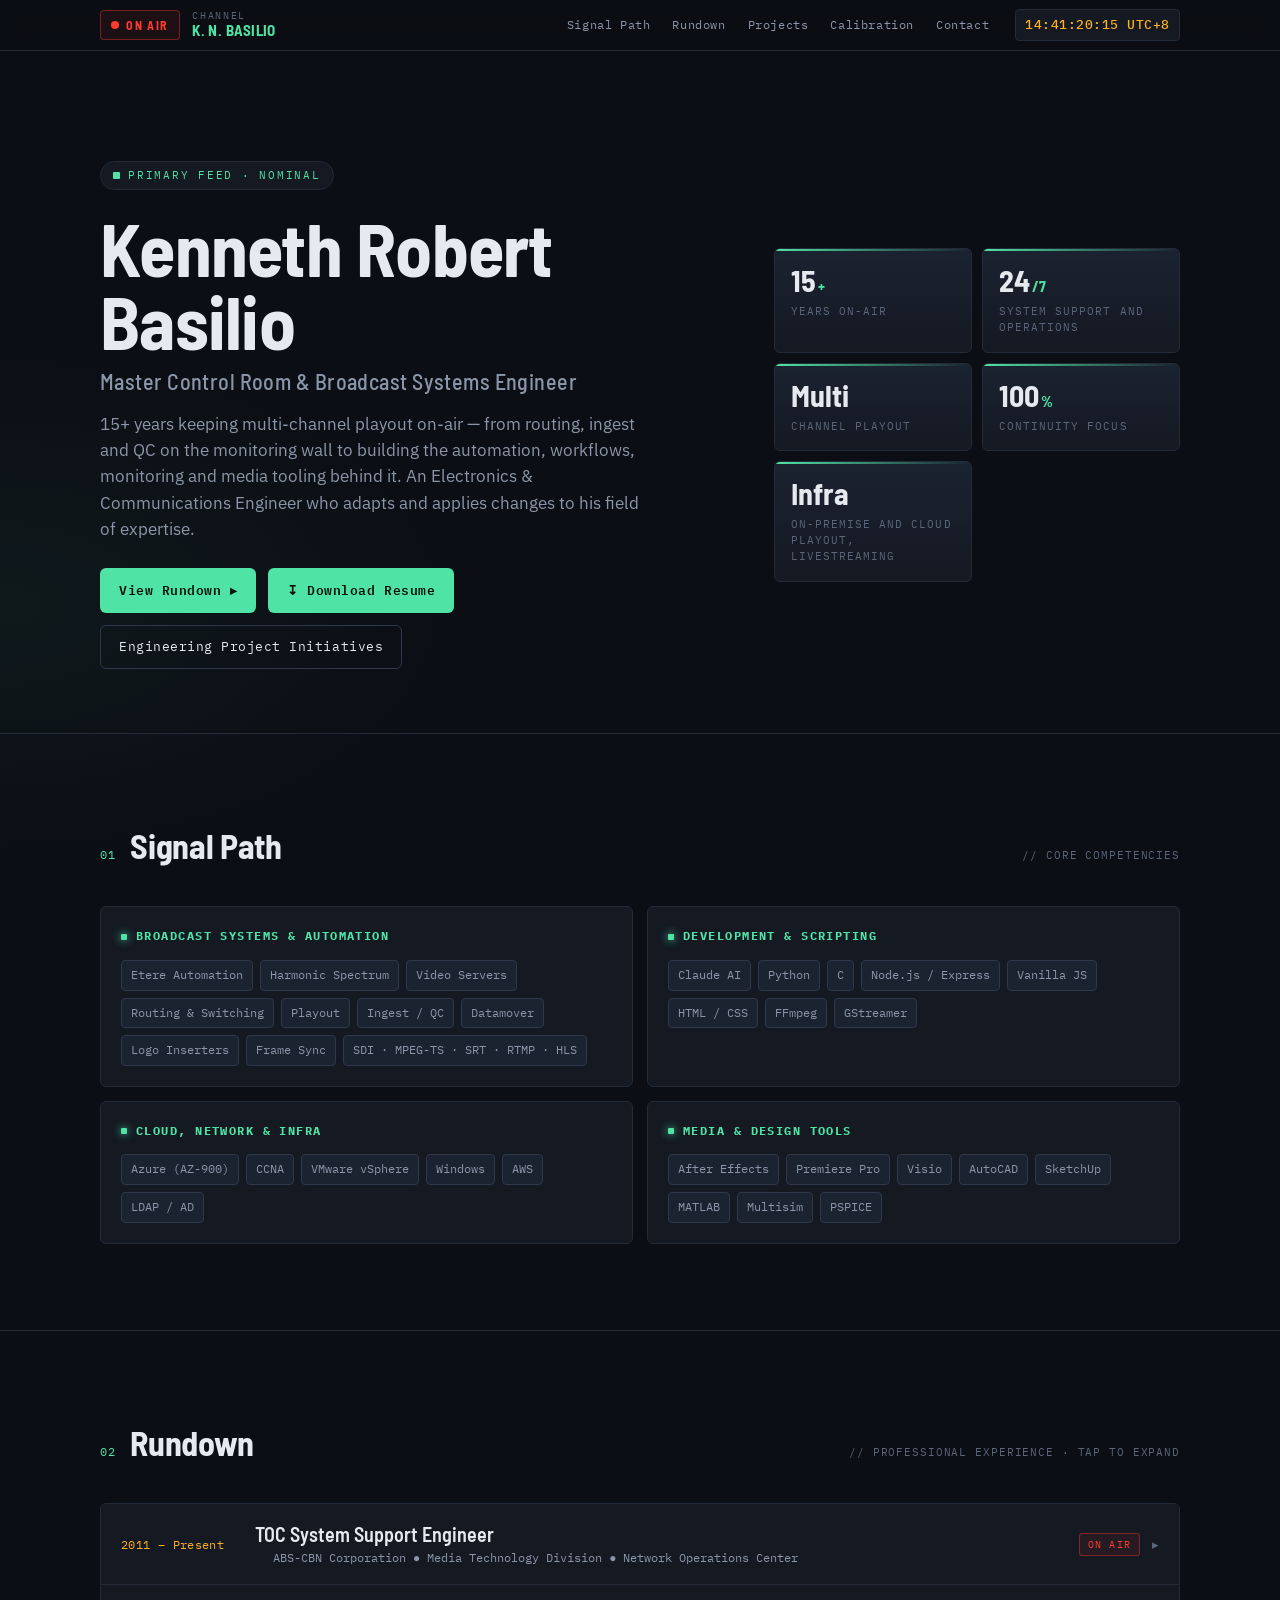
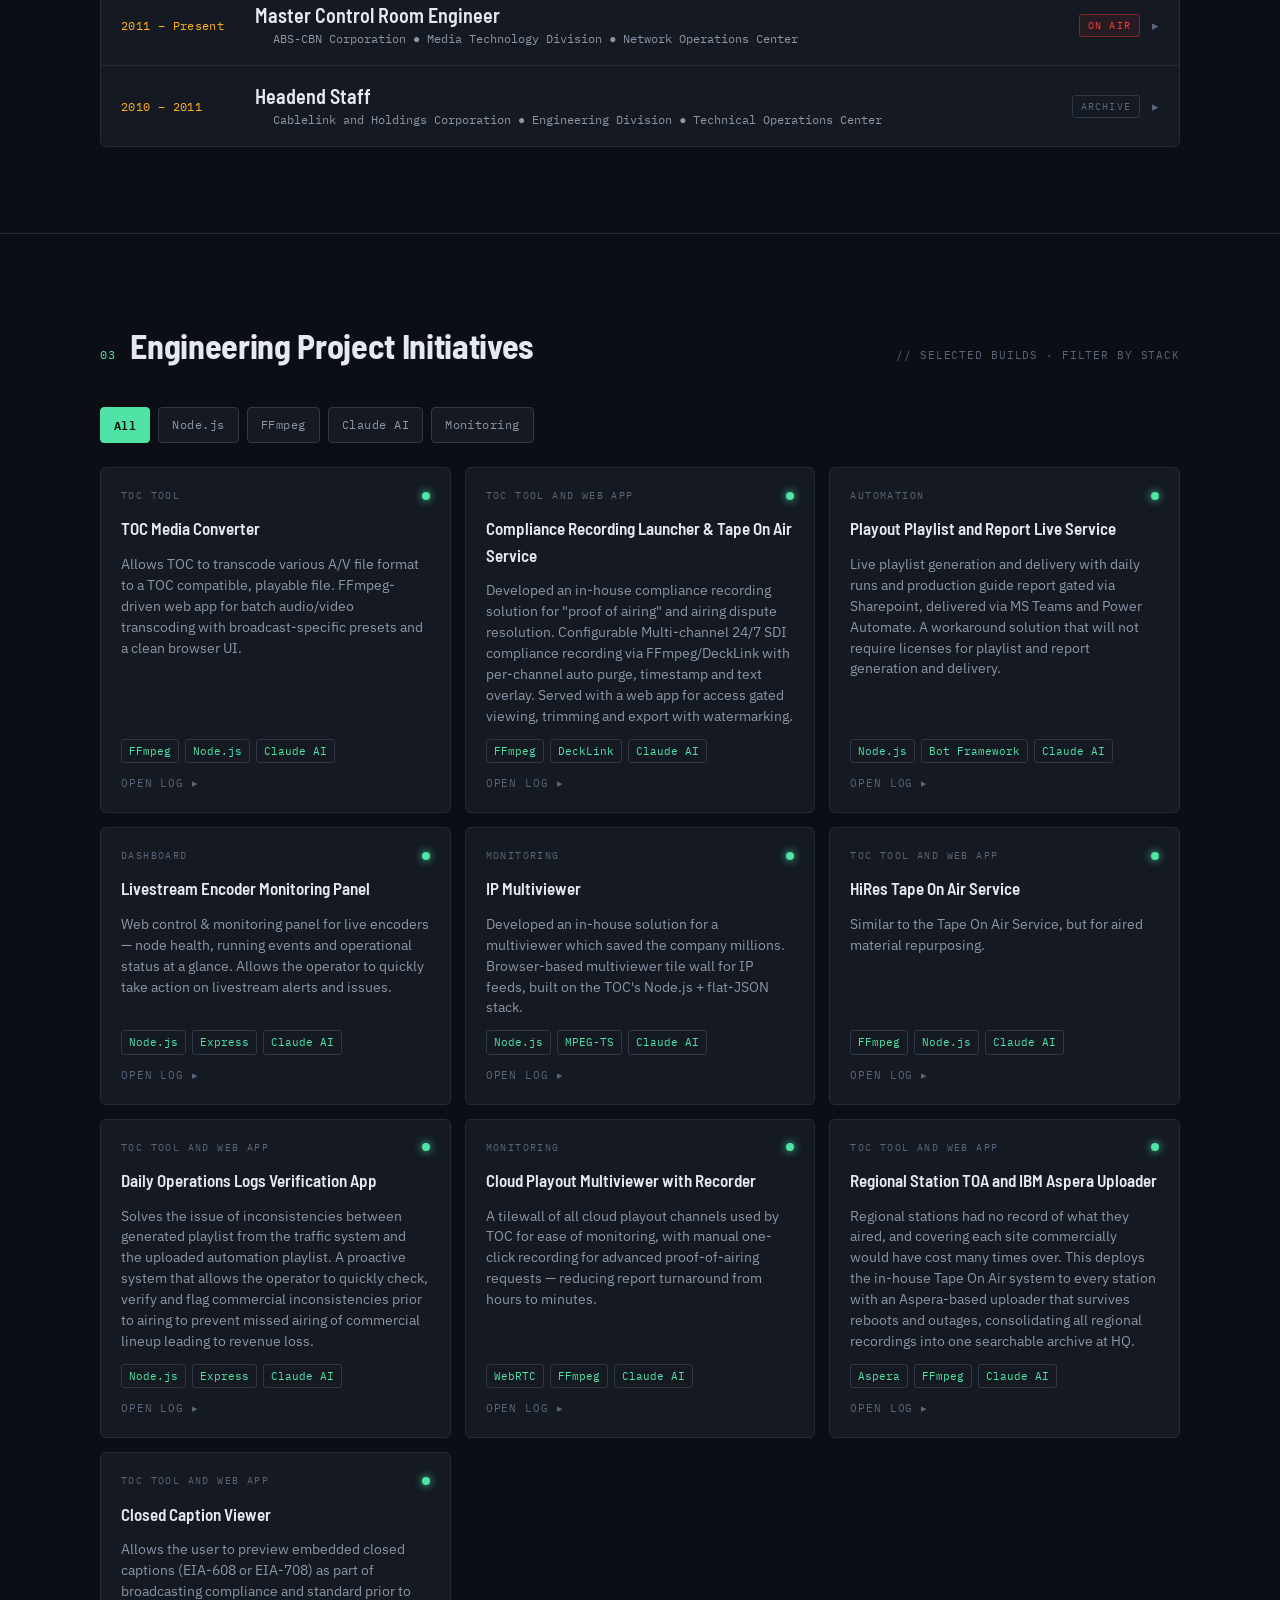
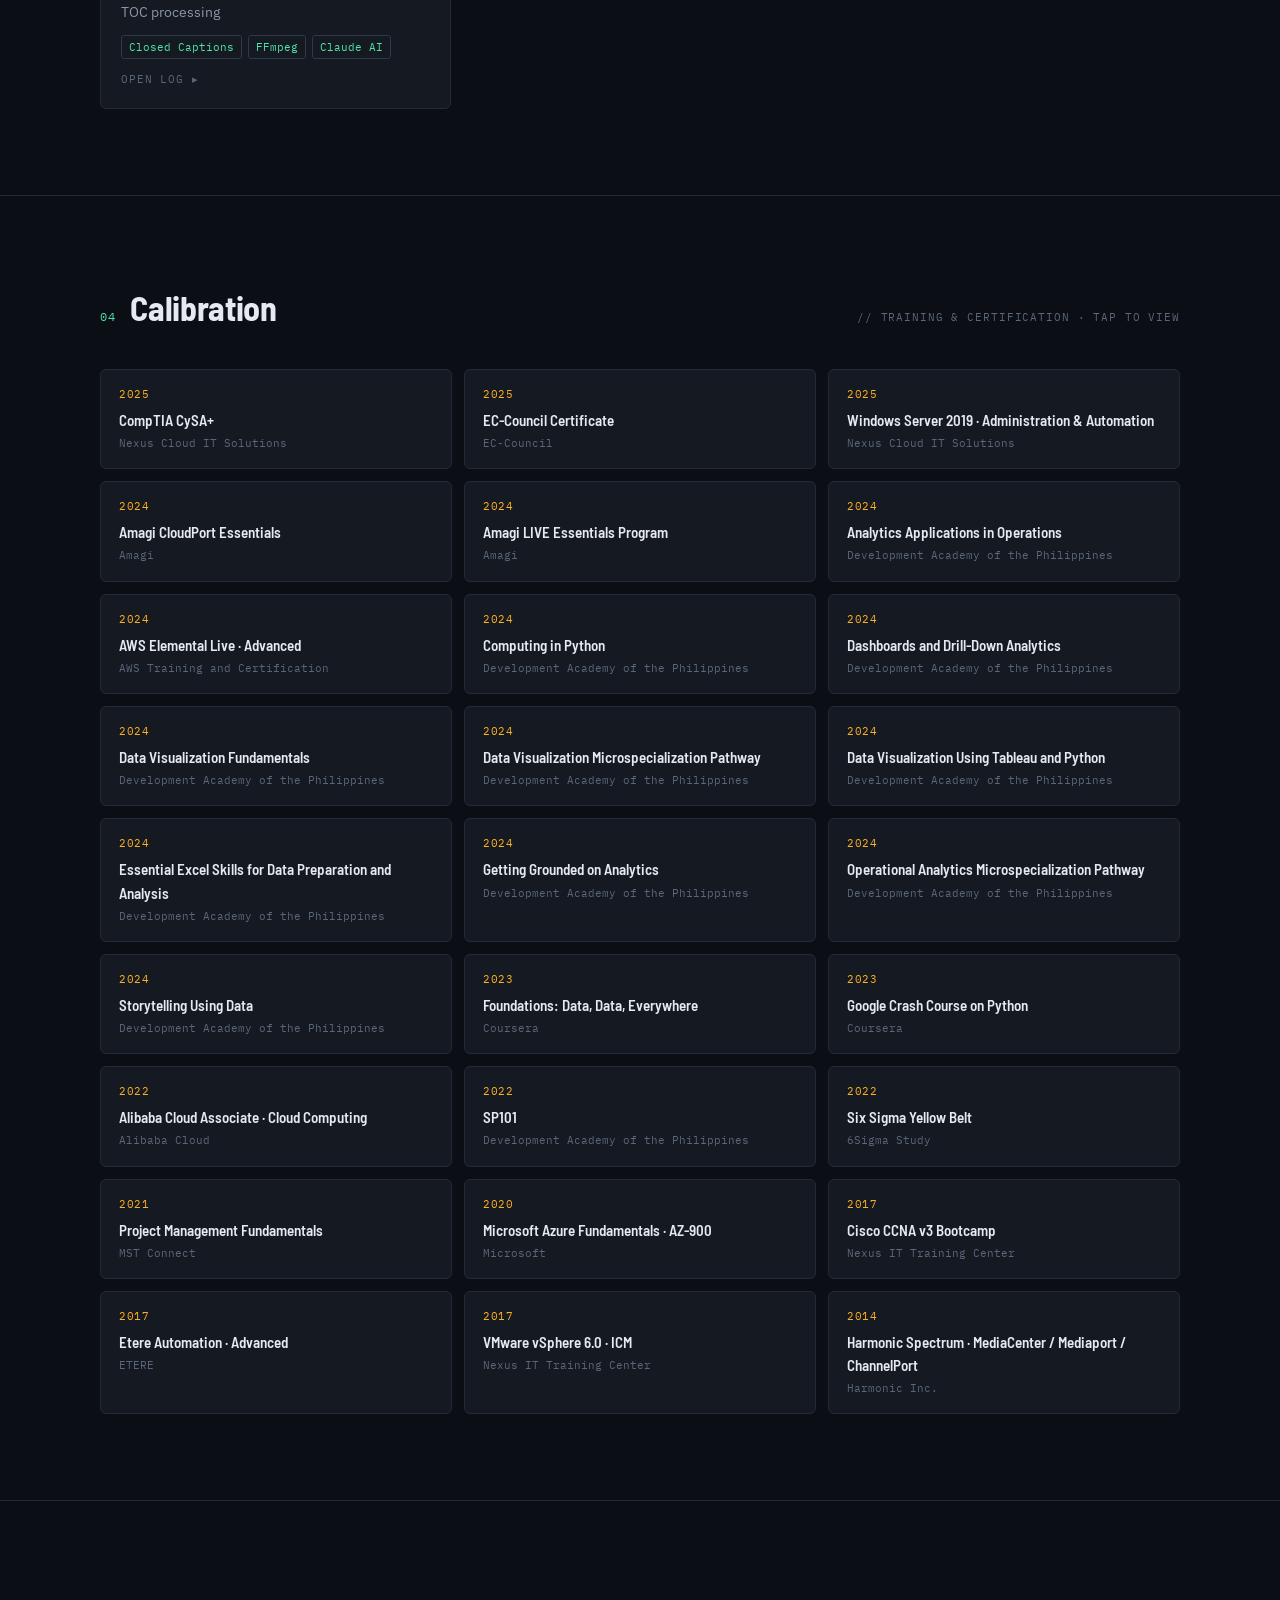
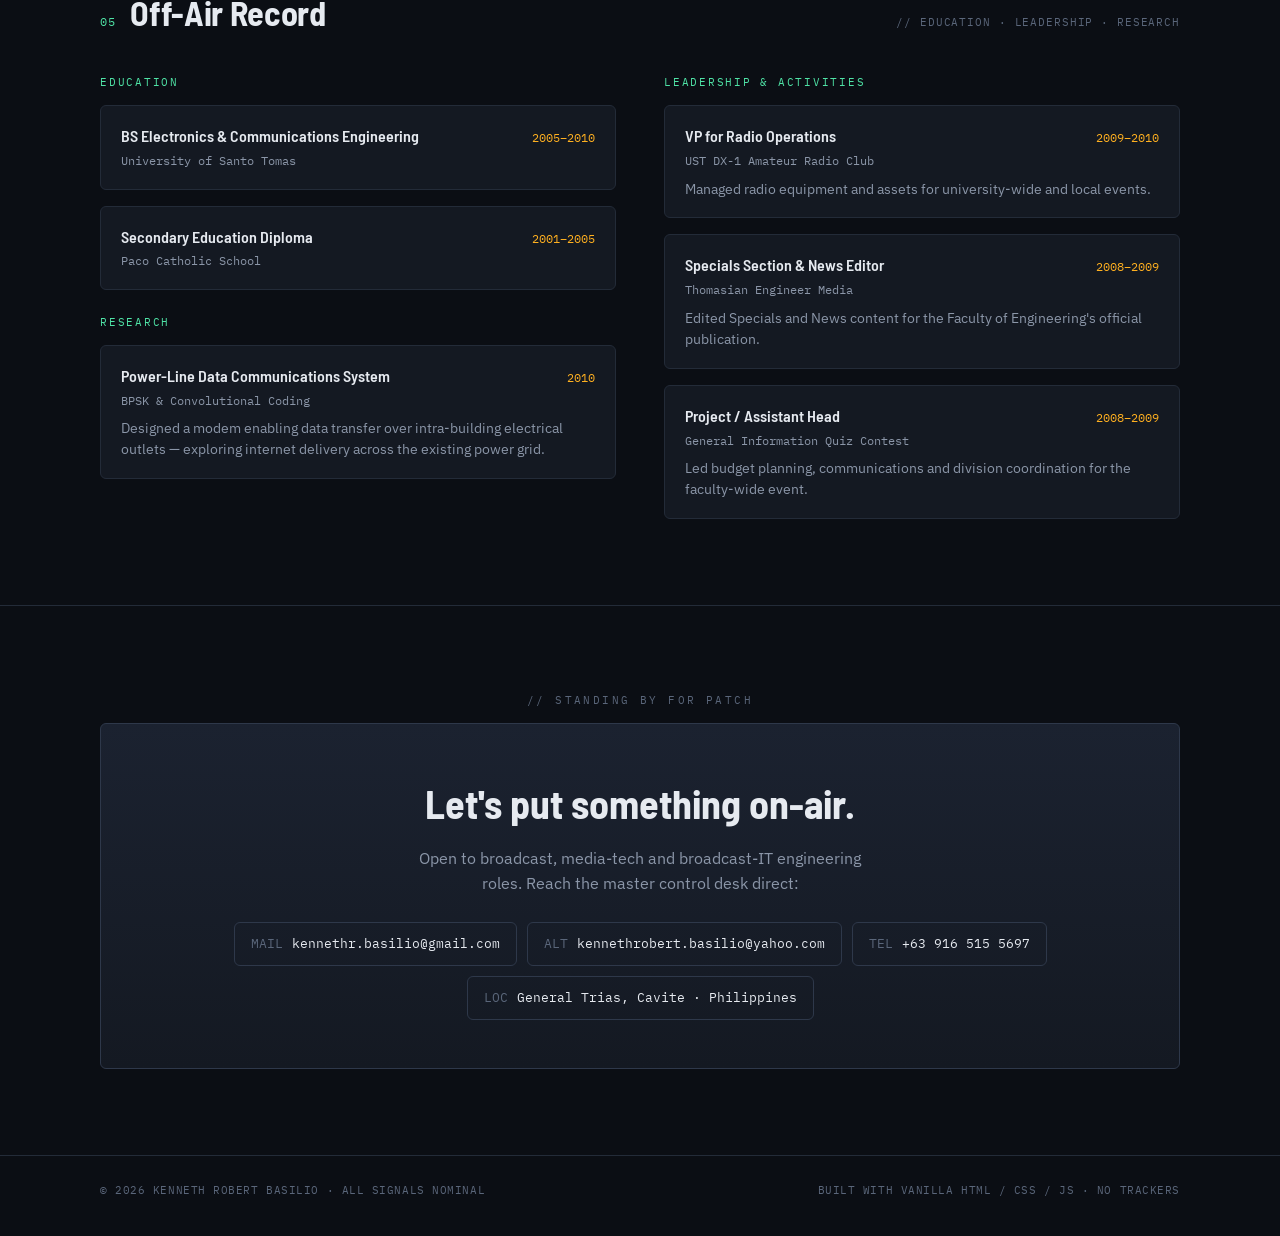
==== commit 25979487: "Add files via upload" ====
--- a/index.html
+++ b/index.html
@@ -13,7 +13,7 @@
 
 <link rel="preconnect" href="https://fonts.googleapis.com" />
 <link rel="preconnect" href="https://fonts.gstatic.com" crossorigin />
-<link href="https://fonts.googleapis.com/css2?family=Chakra+Petch:wght@400;500;600;700&family=IBM+Plex+Mono:wght@400;500;600&family=IBM+Plex+Sans:wght@400;500;600;700&display=swap" rel="stylesheet" />
+<link href="https://fonts.googleapis.com/css2?family=Barlow+Semi+Condensed:wght@400;500;600;700&family=IBM+Plex+Mono:wght@400;500;600&family=IBM+Plex+Sans:wght@400;500;600;700&display=swap" rel="stylesheet" />
 
 <style>
   :root{
@@ -31,7 +31,7 @@
     --cyan:#38BDF8;
     --r:6px;
     --maxw:1160px;
-    --disp:'Chakra Petch',system-ui,sans-serif;
+    --disp:'Bahnschrift','DIN Alternate','Barlow Semi Condensed',system-ui,sans-serif;
     --body:'IBM Plex Sans',system-ui,sans-serif;
     --mono:'IBM Plex Mono',ui-monospace,monospace;
   }
@@ -429,7 +429,7 @@
         <a class="card reveal" href="projects/media-converter.html" data-tags="ffmpeg node claude">
           <div class="top"><span class="kind">TOC TOOL</span><span class="stat"></span></div>
           <h3>TOC Media Converter</h3>
-          <p>Allows TOC to transcode hand to mouth materials with improper file format to a TOC compatible, playable file. FFmpeg-driven web app for batch audio/video transcoding with broadcast-specific presets and a clean browser UI.</p>
+          <p>Allows TOC to transcode various A/V file format to a TOC compatible, playable file. FFmpeg-driven web app for batch audio/video transcoding with broadcast-specific presets and a clean browser UI.</p>
           <div class="tags"><span>FFmpeg</span><span>Node.js</span><span>Claude AI</span></div>
           <span class="open">Open log &#9656;</span>
         </a>
@@ -498,6 +498,13 @@
           <span class="open">Open log &#9656;</span>
         </a>
 
+        <a class="card reveal" href="projects/caption-viewer.html" data-tags="node monitor ffmpeg claude">
+          <div class="top"><span class="kind">TOC TOOL and WEB APP</span><span class="stat"></span></div>
+          <h3>Closed Caption Viewer</h3>
+          <p>Allows the user to preview embedded closed captions (EIA-608 or EIA-708) as part of broadcasting compliance and standard prior to TOC processing</p>
+          <div class="tags"><span>Closed Captions</span><span>FFmpeg</span><span>Claude AI</span></div>
+          <span class="open">Open log &#9656;</span>
+        </a>
 
       </div>
     </div>
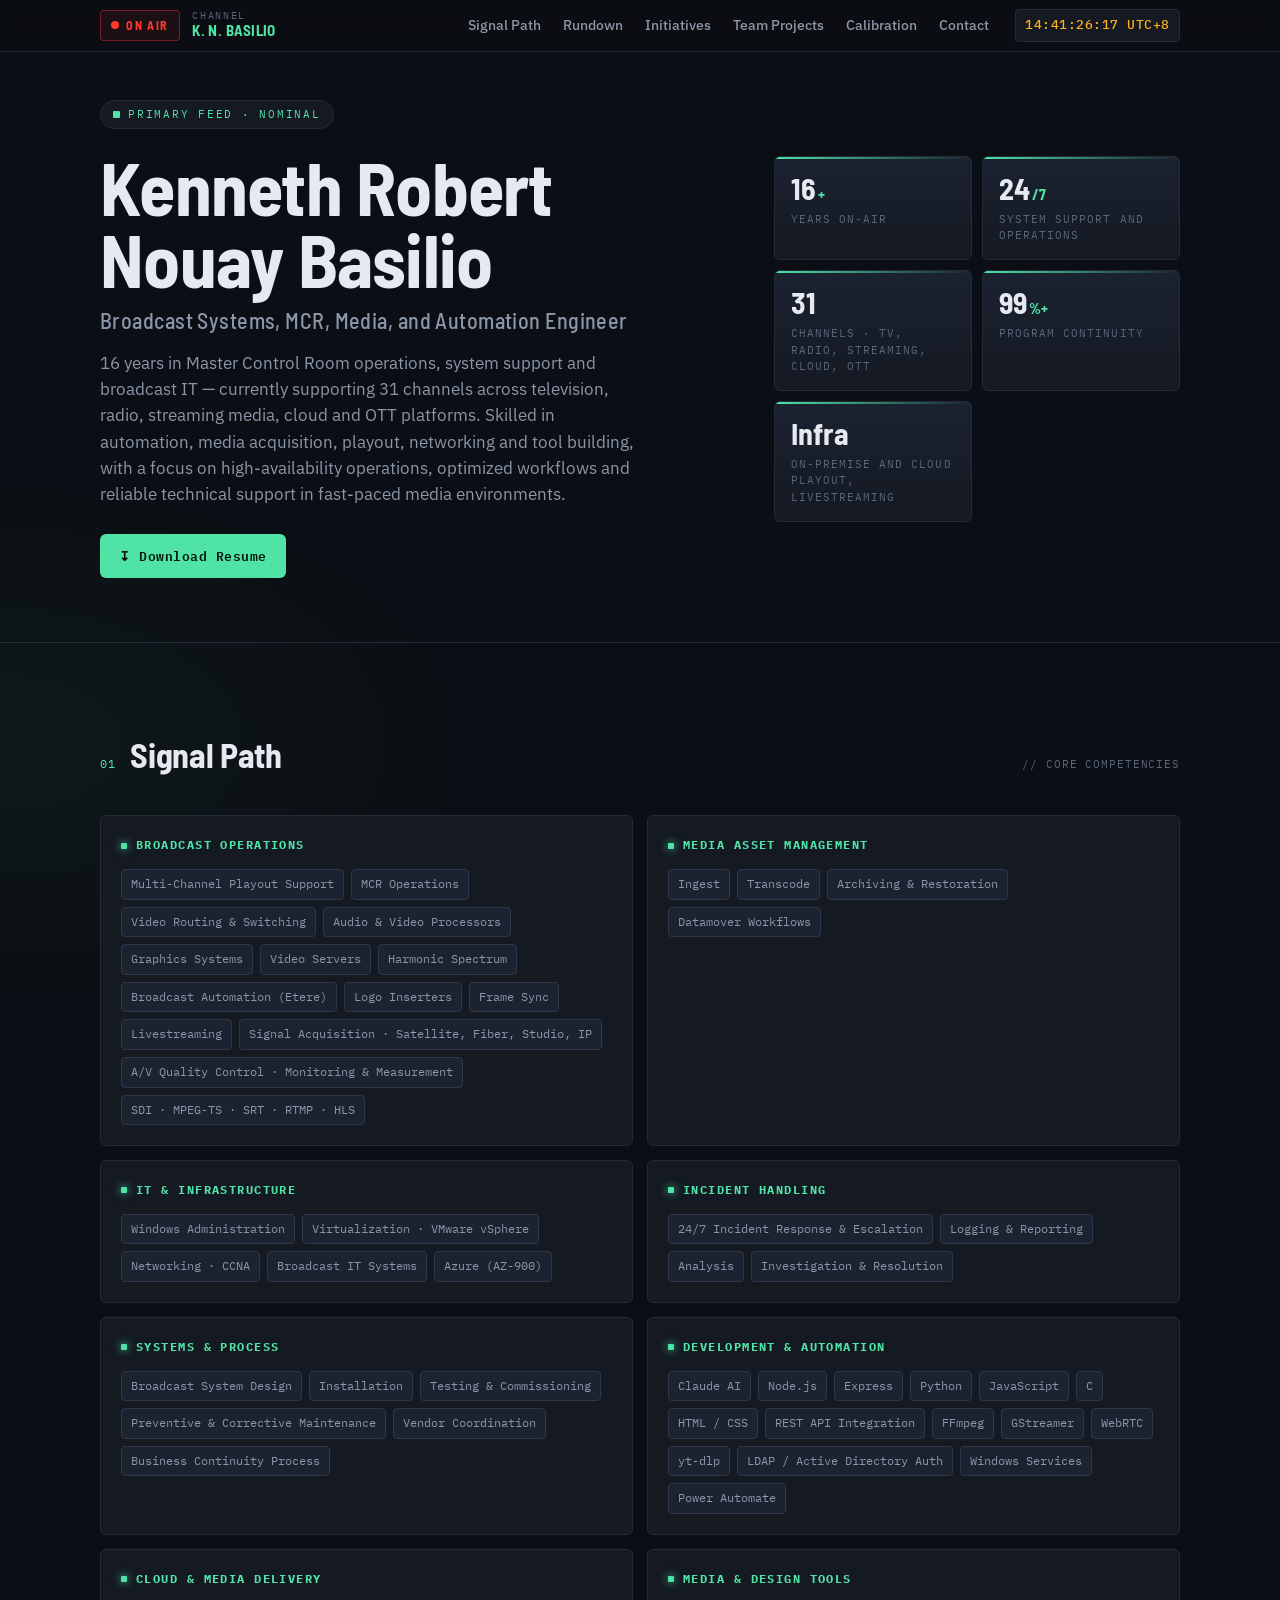
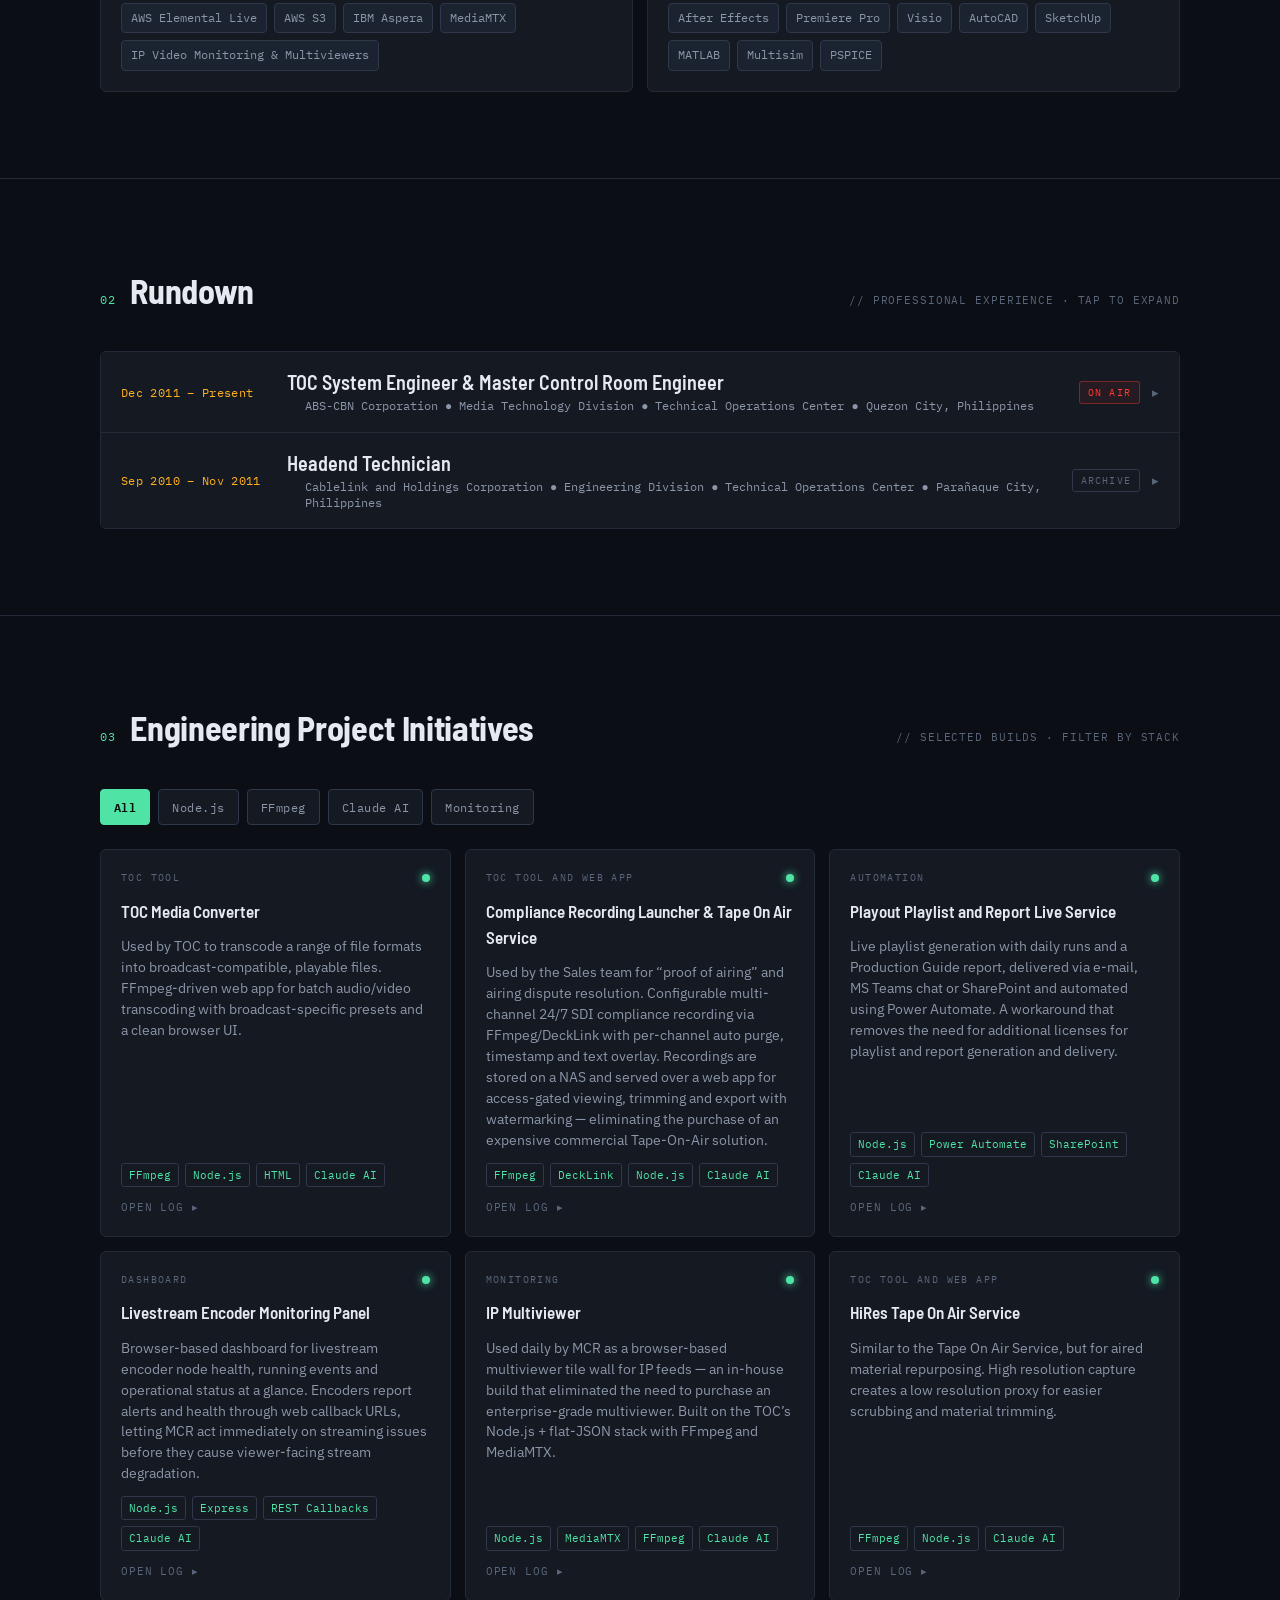
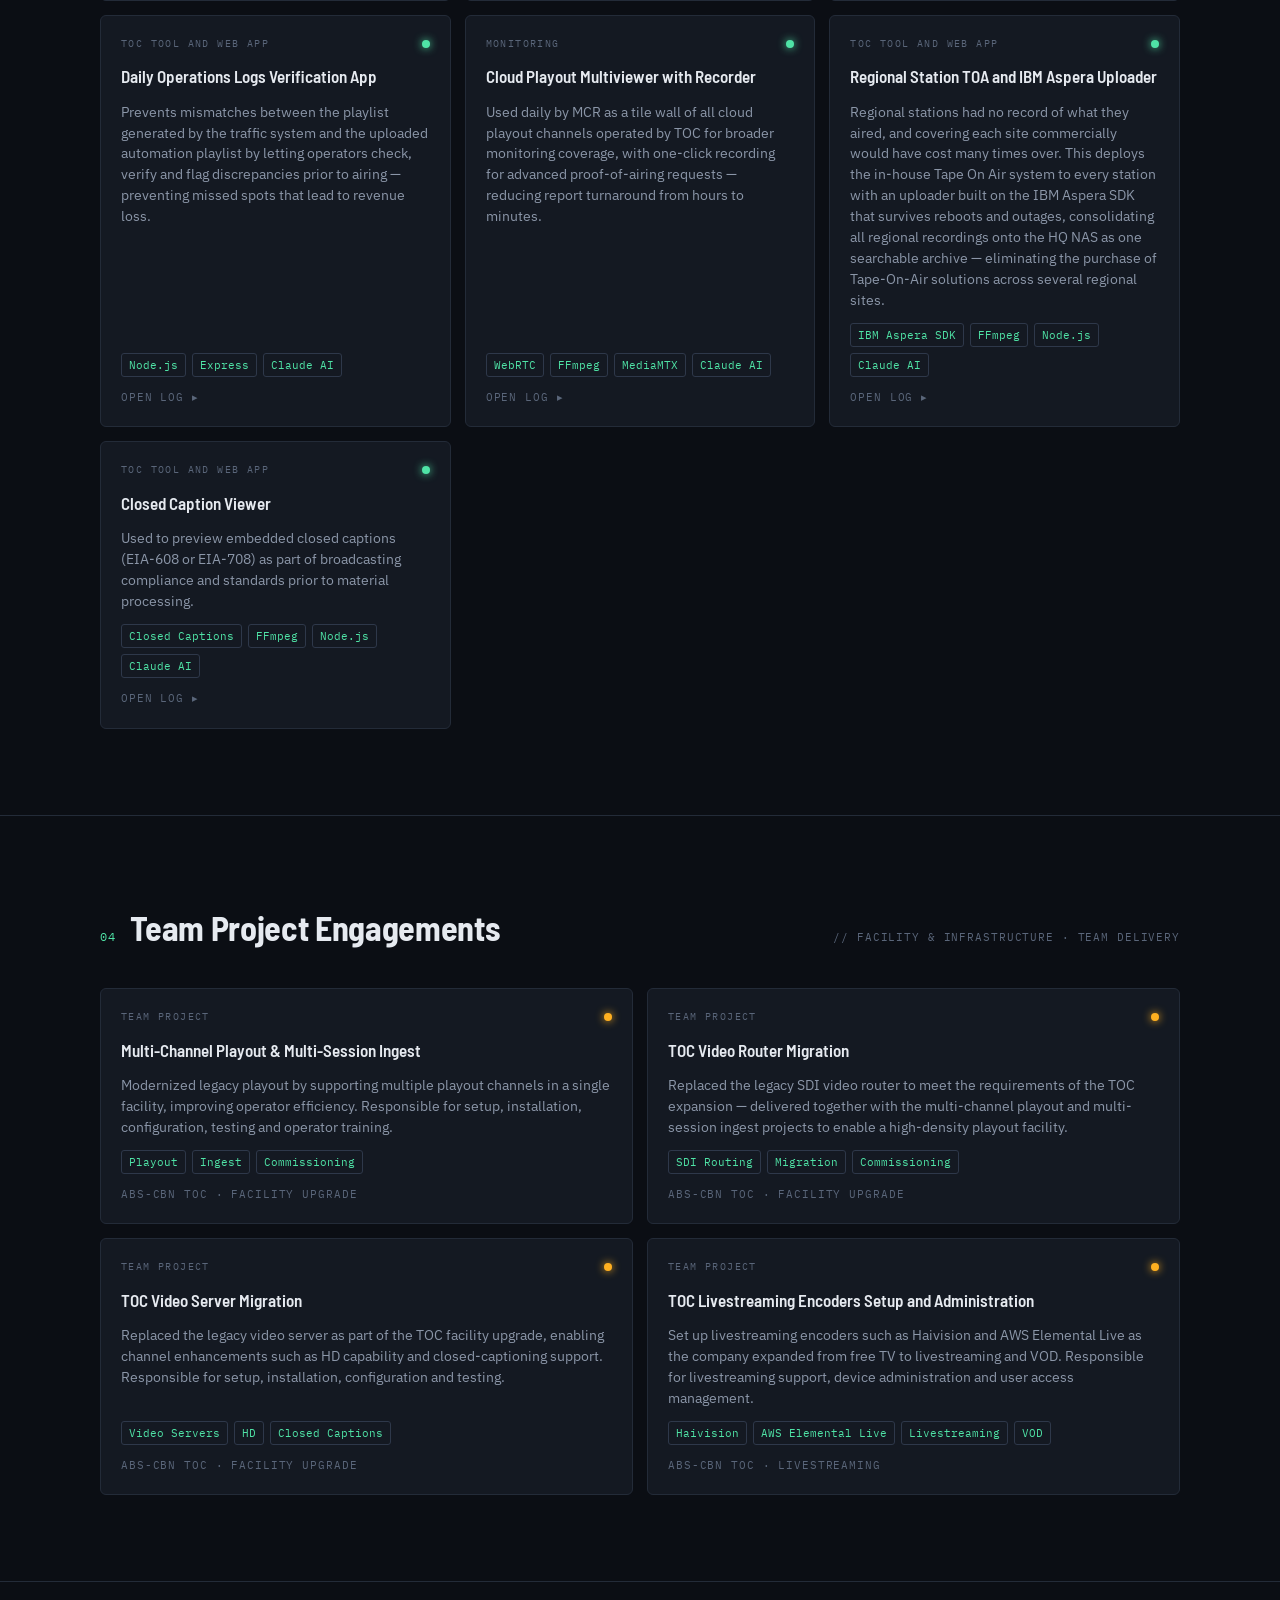
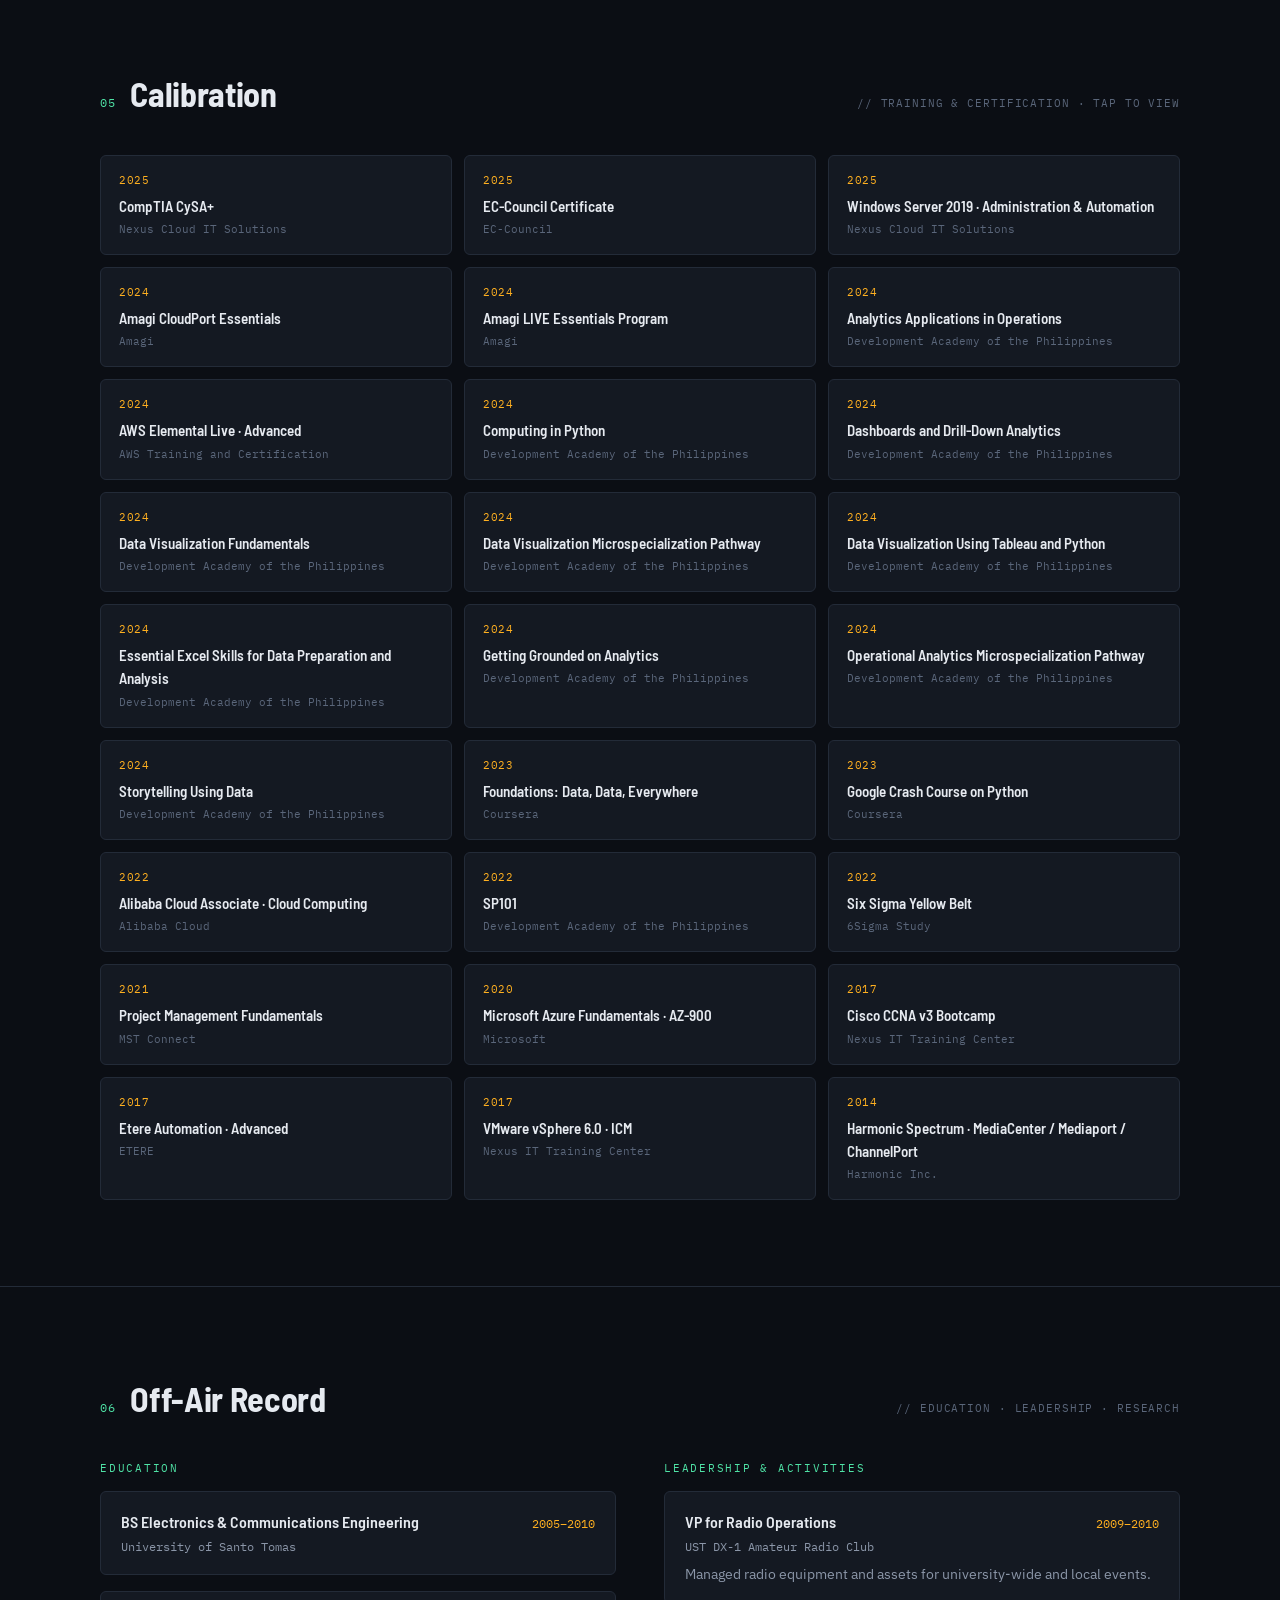
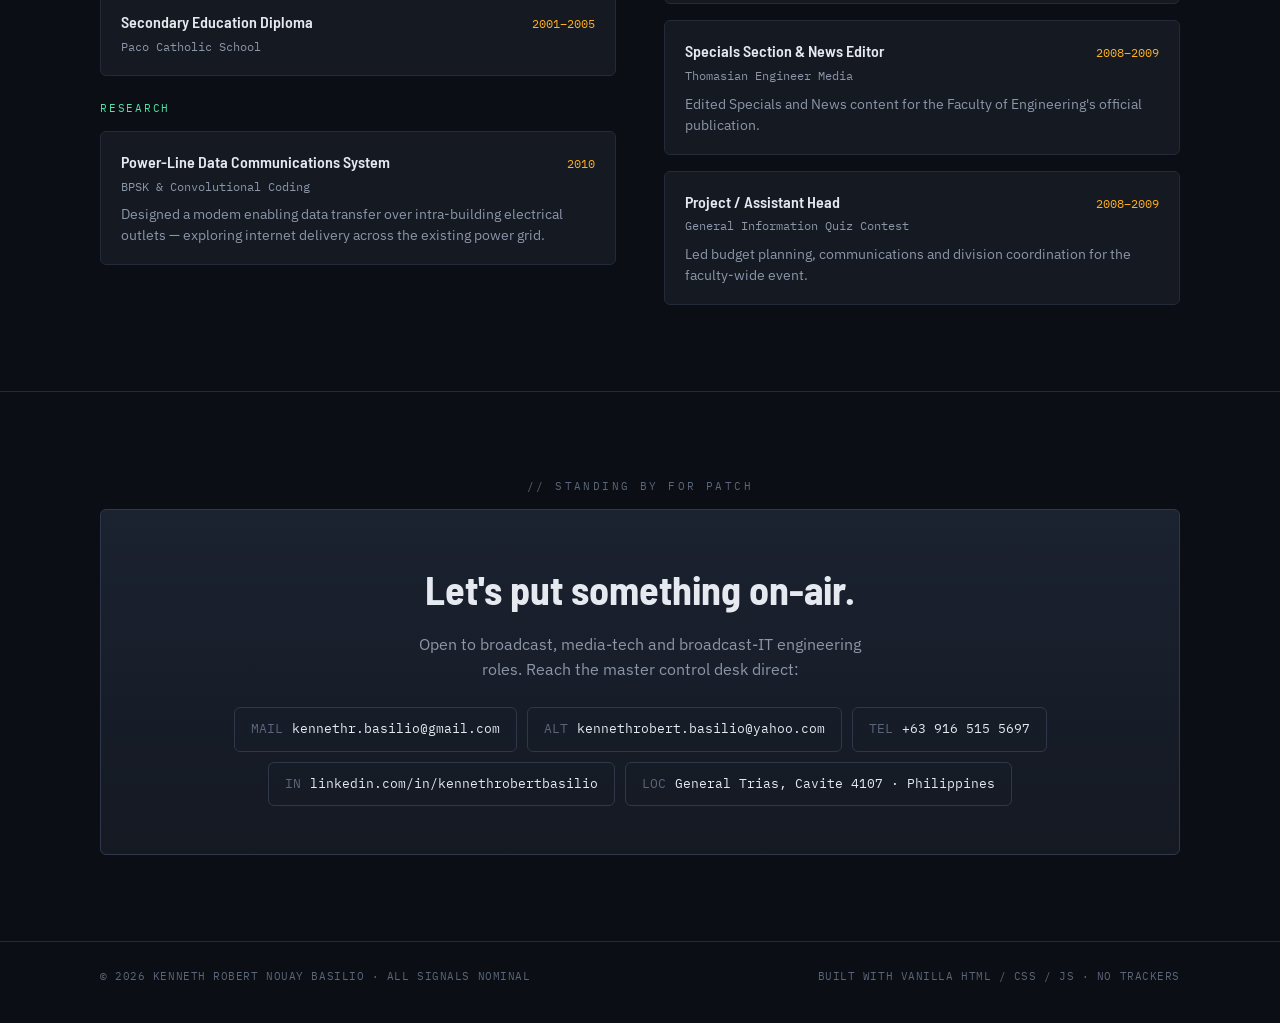
==== commit d417a2cf: "Add files via upload" ====
--- a/index.html
+++ b/index.html
@@ -3,13 +3,16 @@
 <head>
 <meta charset="UTF-8" />
 <meta name="viewport" content="width=device-width, initial-scale=1.0" />
-<title>Kenneth Robert Basilio — Broadcast Engineer</title>
-<meta name="description" content="Kenneth Robert Basilio — Master Control Room & Broadcast Systems Engineer. 15+ years in playout, automation, and broadcast IT." />
+<title>Kenneth Robert Nouay Basilio — Broadcast Systems, MCR, Media &amp; Automation Engineer</title>
+<meta name="description" content="Kenneth Robert Nouay Basilio — Broadcast Systems, MCR, Media, and Automation Engineer. 16 years in master control room operations, system support and broadcast IT, supporting 31 channels across TV, radio, streaming, cloud and OTT." />
 <meta name="referrer" content="no-referrer" />
 
-<meta property="og:title" content="Kenneth Robert Basilio — Broadcast Engineer" />
-<meta property="og:description" content="Master Control Room & Broadcast Systems Engineer — playout, automation, broadcast IT." />
+<!-- PARAM: SITE_URL — see PARAMETERS.md -->
+<link rel="canonical" href="https://kennethrb-portfolio.github.io/krnb-resume/" />
+<meta property="og:title" content="Kenneth Robert Nouay Basilio — Broadcast Systems, MCR, Media &amp; Automation Engineer" />
+<meta property="og:description" content="16 years in MCR operations, system support and broadcast IT — 31 channels across TV, radio, streaming, cloud and OTT." />
 <meta property="og:type" content="website" />
+<meta property="og:url" content="https://kennethrb-portfolio.github.io/krnb-resume/" />
 
 <link rel="preconnect" href="https://fonts.googleapis.com" />
 <link rel="preconnect" href="https://fonts.gstatic.com" crossorigin />
@@ -66,7 +69,7 @@
   .chan-id .k{font-family:var(--mono);font-size:9.5px;letter-spacing:.18em;text-transform:uppercase;color:var(--ink-faint)}
   .chan-id .v{font-family:var(--disp);font-weight:700;font-size:15px;letter-spacing:.03em;color:var(--signal);white-space:nowrap}
   .rail-nav{display:flex;gap:2px;margin-left:auto}
-  .rail-nav a{font-family:var(--mono);font-size:12px;letter-spacing:.05em;color:var(--ink-dim);padding:6px 10px;border-radius:4px}
+  .rail-nav a{font-family:var(--body);font-size:13.5px;font-weight:500;letter-spacing:0;color:var(--ink-dim);padding:6px 10px;border-radius:4px}
   .rail-nav a:hover{color:var(--ink);background:var(--panel);text-decoration:none}
   .tc{font-family:var(--mono);font-size:13px;font-weight:500;color:var(--amber);white-space:nowrap;letter-spacing:.04em;padding:5px 9px;border:1px solid var(--line);border-radius:4px;background:var(--panel);margin-left:auto}
   .rail-nav ~ .tc{margin-left:0}
@@ -75,7 +78,7 @@
   @keyframes pulse{0%{box-shadow:0 0 0 0 rgba(255,59,48,.55)}70%{box-shadow:0 0 0 7px rgba(255,59,48,0)}100%{box-shadow:0 0 0 0 rgba(255,59,48,0)}}
 
   /* ---------- HERO ---------- */
-  .hero{padding:clamp(48px,9vw,110px) 0 clamp(36px,6vw,64px)}
+  .hero{padding:clamp(24px,4vw,48px) 0 clamp(36px,6vw,64px)}
   .hero-grid{display:grid;grid-template-columns:1.35fr .9fr;gap:clamp(28px,5vw,64px);align-items:center}
   .src-tag{display:inline-flex;align-items:center;gap:8px;margin-bottom:22px;font-family:var(--mono);font-size:11px;letter-spacing:.16em;text-transform:uppercase;color:var(--signal);border:1px solid var(--line);border-radius:100px;padding:5px 12px;background:var(--panel)}
   .src-tag .sq{width:7px;height:7px;background:var(--signal);border-radius:1px}
@@ -116,7 +119,7 @@
   .rundown{border:1px solid var(--line);border-radius:var(--r);overflow:hidden}
   .seg{border-bottom:1px solid var(--line);background:var(--panel)}
   .seg:last-child{border-bottom:none}
-  .seg-head{width:100%;text-align:left;cursor:pointer;background:none;border:none;color:inherit;display:grid;grid-template-columns:118px 1fr auto;gap:16px;align-items:center;padding:18px 20px;font-family:inherit}
+  .seg-head{width:100%;text-align:left;cursor:pointer;background:none;border:none;color:inherit;display:grid;grid-template-columns:150px 1fr auto;gap:16px;align-items:center;padding:18px 20px;font-family:inherit}
   .seg-head:hover{background:var(--panel-2)}
   .seg-yr{font-family:var(--mono);font-size:12px;color:var(--amber);letter-spacing:.03em;white-space:nowrap}
   .seg-title{min-width:0}
@@ -128,10 +131,12 @@
   .seg-caret{font-family:var(--mono);color:var(--ink-faint);transition:transform .25s;font-size:13px}
   .seg[aria-expanded="true"] .seg-caret{transform:rotate(90deg);color:var(--signal)}
   .seg-body{max-height:0;overflow:hidden;transition:max-height .35s ease}
-  .seg-body-in{padding:2px 20px 22px 154px}
+  .seg-body-in{padding:2px 20px 22px 186px}
   .seg-body ul{list-style:none;display:grid;gap:9px}
   .seg-body li{position:relative;padding-left:20px;color:var(--ink-dim);font-size:14.5px}
   .seg-body li::before{content:"▸";position:absolute;left:0;color:var(--signal);font-size:11px;top:3px}
+  .seg-body .sub-role{font-family:var(--mono);font-size:11px;letter-spacing:.14em;text-transform:uppercase;color:var(--signal);margin:6px 0 10px}
+  .seg-body ul + .sub-role{margin-top:22px}
 
   /* ---------- PROJECTS ---------- */
   .filter-bar{display:flex;flex-wrap:wrap;gap:8px;margin-bottom:24px}
@@ -151,6 +156,12 @@
   .card .open{font-family:var(--mono);font-size:11px;letter-spacing:.08em;color:var(--ink-faint);text-transform:uppercase}
   .card:hover .open{color:var(--signal)}
   .card.hide{display:none}
+  /* Facility projects have no project page: static card, no hover lift */
+  .card.static{cursor:default}
+  .card.static:hover{transform:none;border-color:var(--line)}
+  .card.static .stat{background:var(--amber);box-shadow:0 0 8px var(--amber)}
+  .card.static .open{color:var(--ink-faint)}
+  .proj-grid.cols-2{grid-template-columns:repeat(2,1fr)}
 
   /* ---------- CERTS ---------- */
   .cert-grid{display:grid;grid-template-columns:repeat(3,1fr);gap:12px}
@@ -193,11 +204,11 @@
     .cert-grid{grid-template-columns:1fr 1fr}
     .two-col{grid-template-columns:1fr}
     .rail-nav{display:none}
-    .seg-head{grid-template-columns:100px 1fr auto;gap:10px}
+    .seg-head{grid-template-columns:136px 1fr auto;gap:10px}
     .seg-body-in{padding-left:20px}
   }
   @media(max-width:560px){
-    .proj-grid,.cert-grid,.tiles{grid-template-columns:1fr}
+    .proj-grid,.proj-grid.cols-2,.cert-grid,.tiles{grid-template-columns:1fr}
     .tc{display:none}
     .seg-head{grid-template-columns:1fr auto}
     .seg-yr{display:none}
@@ -245,7 +256,8 @@
     <nav class="rail-nav" aria-label="Section navigation">
       <a href="#signal">Signal Path</a>
       <a href="#rundown">Rundown</a>
-      <a href="#log">Projects</a>
+      <a href="#log">Initiatives</a>
+      <a href="#team">Team Projects</a>
       <a href="#certs">Calibration</a>
       <a href="#contact">Contact</a>
     </nav>
@@ -260,22 +272,20 @@
       <div class="hero-grid">
         <div>
           <span class="src-tag"><span class="sq"></span>PRIMARY FEED · NOMINAL</span>
-          <h1>Kenneth Robert<br />Basilio
-            <span class="sub">Master Control Room &amp; Broadcast Systems Engineer</span>
+          <h1>Kenneth Robert<br />Nouay Basilio
+            <span class="sub">Broadcast Systems, MCR, Media, and Automation Engineer</span>
           </h1>
-          <p class="lede">15+ years keeping multi-channel playout on-air — from routing, ingest and QC on the monitoring wall to building the automation, workflows, monitoring and media tooling behind it. An Electronics &amp; Communications Engineer who adapts and applies changes to his field of expertise.</p>
+          <p class="lede">16 years in Master Control Room operations, system support and broadcast IT &mdash; currently supporting 31 channels across television, radio, streaming media, cloud and OTT platforms. Skilled in automation, media acquisition, playout, networking and tool building, with a focus on high-availability operations, optimized workflows and reliable technical support in fast-paced media environments.</p>
           <div class="cta-row">
-            <a class="cta primary" href="#rundown">View Rundown &#9656;</a>
             <!-- PARAM: RESUME_PATH — see PARAMETERS.md -->
             <a class="cta primary" href="assets/resume/Kenneth_Robert_Basilio_CV.pdf" download>&#8615; Download Resume</a>
-            <a class="cta ghost" href="#log">Engineering Project Initiatives</a>
           </div>
         </div>
         <div class="tiles" aria-label="Career status tiles">
-          <div class="tile"><div class="num">15<small>+</small></div><div class="cap">Years On-Air</div></div>
+          <div class="tile"><div class="num">16<small>+</small></div><div class="cap">Years On-Air</div></div>
           <div class="tile"><div class="num">24<small>/7</small></div><div class="cap">System Support and Operations</div></div>
-          <div class="tile"><div class="num">Multi</div><div class="cap">Channel Playout</div></div>
-          <div class="tile"><div class="num">100<small>%</small></div><div class="cap">Continuity Focus</div></div>
+          <div class="tile"><div class="num">31</div><div class="cap">Channels &middot; TV, Radio, Streaming, Cloud, OTT</div></div>
+          <div class="tile"><div class="num">99<small>%+</small></div><div class="cap">Program Continuity</div></div>
           <div class="tile"><div class="num">Infra</div><div class="cap">On-Premise and Cloud Playout, Livestreaming</div></div>
         </div>
       </div>
@@ -292,30 +302,66 @@
       </div>
       <div class="skill-grid">
         <div class="skill-card reveal">
-          <h3>Broadcast Systems &amp; Automation</h3>
+          <h3>Broadcast Operations</h3>
           <div class="chips">
-            <span class="chip">Etere Automation</span><span class="chip">Harmonic Spectrum</span>
-            <span class="chip">Video Servers</span><span class="chip">Routing &amp; Switching</span>
-            <span class="chip">Playout</span><span class="chip">Ingest / QC</span>
-            <span class="chip">Datamover</span><span class="chip">Logo Inserters</span>
-            <span class="chip">Frame Sync</span><span class="chip">SDI &middot; MPEG-TS &middot; SRT &middot; RTMP &middot; HLS</span>
+            <span class="chip">Multi-Channel Playout Support</span><span class="chip">MCR Operations</span>
+            <span class="chip">Video Routing &amp; Switching</span><span class="chip">Audio &amp; Video Processors</span>
+            <span class="chip">Graphics Systems</span><span class="chip">Video Servers</span>
+            <span class="chip">Harmonic Spectrum</span><span class="chip">Broadcast Automation (Etere)</span>
+            <span class="chip">Logo Inserters</span><span class="chip">Frame Sync</span>
+            <span class="chip">Livestreaming</span><span class="chip">Signal Acquisition &middot; Satellite, Fiber, Studio, IP</span>
+            <span class="chip">A/V Quality Control &middot; Monitoring &amp; Measurement</span>
+            <span class="chip">SDI &middot; MPEG-TS &middot; SRT &middot; RTMP &middot; HLS</span>
           </div>
         </div>
         <div class="skill-card reveal">
-          <h3>Development &amp; Scripting</h3>
+          <h3>Media Asset Management</h3>
           <div class="chips">
-            <span class="chip">Claude AI</span><span class="chip">Python</span><span class="chip">C</span>
-            <span class="chip">Node.js / Express</span><span class="chip">Vanilla JS</span>
-            <span class="chip">HTML / CSS</span><span class="chip">FFmpeg</span>
-            <span class="chip">GStreamer</span>
+            <span class="chip">Ingest</span><span class="chip">Transcode</span>
+            <span class="chip">Archiving &amp; Restoration</span><span class="chip">Datamover Workflows</span>
           </div>
         </div>
         <div class="skill-card reveal">
-          <h3>Cloud, Network &amp; Infra</h3>
+          <h3>IT &amp; Infrastructure</h3>
           <div class="chips">
-            <span class="chip">Azure (AZ-900)</span><span class="chip">CCNA</span>
-            <span class="chip">VMware vSphere</span><span class="chip">Windows</span>
-            <span class="chip">AWS</span><span class="chip">LDAP / AD</span>
+            <span class="chip">Windows Administration</span><span class="chip">Virtualization &middot; VMware vSphere</span>
+            <span class="chip">Networking &middot; CCNA</span><span class="chip">Broadcast IT Systems</span>
+            <span class="chip">Azure (AZ-900)</span>
+          </div>
+        </div>
+        <div class="skill-card reveal">
+          <h3>Incident Handling</h3>
+          <div class="chips">
+            <span class="chip">24/7 Incident Response &amp; Escalation</span><span class="chip">Logging &amp; Reporting</span>
+            <span class="chip">Analysis</span><span class="chip">Investigation &amp; Resolution</span>
+          </div>
+        </div>
+        <div class="skill-card reveal">
+          <h3>Systems &amp; Process</h3>
+          <div class="chips">
+            <span class="chip">Broadcast System Design</span><span class="chip">Installation</span>
+            <span class="chip">Testing &amp; Commissioning</span><span class="chip">Preventive &amp; Corrective Maintenance</span>
+            <span class="chip">Vendor Coordination</span><span class="chip">Business Continuity Process</span>
+          </div>
+        </div>
+        <div class="skill-card reveal">
+          <h3>Development &amp; Automation</h3>
+          <div class="chips">
+            <span class="chip">Claude AI</span><span class="chip">Node.js</span><span class="chip">Express</span>
+            <span class="chip">Python</span><span class="chip">JavaScript</span><span class="chip">C</span>
+            <span class="chip">HTML / CSS</span><span class="chip">REST API Integration</span>
+            <span class="chip">FFmpeg</span><span class="chip">GStreamer</span>
+            <span class="chip">WebRTC</span><span class="chip">yt-dlp</span>
+            <span class="chip">LDAP / Active Directory Auth</span><span class="chip">Windows Services</span>
+            <span class="chip">Power Automate</span>
+          </div>
+        </div>
+        <div class="skill-card reveal">
+          <h3>Cloud &amp; Media Delivery</h3>
+          <div class="chips">
+            <span class="chip">AWS Elemental Live</span><span class="chip">AWS S3</span>
+            <span class="chip">IBM Aspera</span><span class="chip">MediaMTX</span>
+            <span class="chip">IP Video Monitoring &amp; Multiviewers</span>
           </div>
         </div>
         <div class="skill-card reveal">
@@ -343,54 +389,44 @@
 
         <div class="seg" aria-expanded="false">
           <button class="seg-head" type="button">
-            <span class="seg-yr">2011 &ndash; Present</span>
+            <span class="seg-yr">Dec 2011 &ndash; Present</span>
             <span class="seg-title">
-              <span class="role">TOC System Support Engineer</span>
-              <span class="org">ABS-CBN Corporation &#9679; Media Technology Division &#9679; Network Operations Center</span>
+              <span class="role">TOC System Engineer &amp; Master Control Room Engineer</span>
+              <span class="org">ABS-CBN Corporation &#9679; Media Technology Division &#9679; Technical Operations Center &#9679; Quezon City, Philippines</span>
             </span>
             <span style="display:flex;align-items:center;gap:12px">
               <span class="seg-badge live">On Air</span>
               <span class="seg-caret">&#9656;</span>
             </span>
           </button>
-          <div class="seg-body"><div class="seg-body-in"><ul>
-            <li>Maintain program continuity of the multi-channel playout system and TOC workflows &mdash; supporting video servers, broadcast automation, datamover, database, comms, and video routers.</li>
-            <li>Manage assets through archiving, transcoding and restore workflows to meet playout demand.</li>
-            <li>Design and improve broadcast systems for future industry demands.</li>
-            <li>Configure automations, video routers, logo inserters, frame synchronizers and graphics machines for the playout system.</li>
-            <li>Investigate operational incidents via device and software log analysis, delivering timely troubleshooting.</li>
-            <li>Coordinate with equipment suppliers on inquiries, configuration and escalation support.</li>
-          </ul></div></div>
+          <div class="seg-body"><div class="seg-body-in">
+            <div class="sub-role">TOC System Engineer</div>
+            <ul>
+              <li>Sustained well above 99% program continuity across multi-channel playout systems and TOC workflows by delivering proactive technical support for video servers, broadcast automation, routers, and core broadcast and IT infrastructure.</li>
+              <li>Streamlined media operations by executing end-to-end workflows &mdash; including archiving, transcoding, and rapid video server restoration to guarantee on-time playout delivery.</li>
+              <li>Modernized core broadcast infrastructure by designing and implementing scalable system enhancements that expanded operational capacity and aligned workflows with emerging industry technologies.</li>
+              <li>Optimized multi-channel playout functionality by precisely configuring core broadcast software and hardware, including automation systems, video routers, frame synchronizers, logo inserters, and graphics engines.</li>
+              <li>Accelerated incident resolution by systematically analyzing device logs and applying rapid technical troubleshooting across core broadcast hardware and software.</li>
+              <li>Streamlined vendor support operations by managing key supplier relationships for product inquiries, technical configurations, and high-priority escalations.</li>
+            </ul>
+            <div class="sub-role">Master Control Room Engineer</div>
+            <ul>
+              <li>Oversaw technical operations and maintenance for the station&rsquo;s core facility infrastructure, sustaining high-availability systems and minimal unplanned downtime.</li>
+              <li>Secured high-reliability ingest across studio, satellite, fiber, and IP feeds from internal and external production facilities to guarantee uninterrupted media acquisition through precise routing and switching aligned with tight production schedules.</li>
+              <li>Maintained strict broadcast compliance and signal integrity across 31 channels in 24/7 operations through continuous audio/video measurement and rapid application of emergency restoration procedures with no compliance-related violations recorded.</li>
+              <li>Deployed and commissioned critical broadcast hardware and systems on schedule, enhancing baseline system capabilities and operational reliability.</li>
+              <li>Minimized equipment failures and maintained uninterrupted business continuity in high-availability operations.</li>
+              <li>Performed critical ad-hoc technical tasks, ensuring uninterrupted workflow continuity during peak demands and unexpected operational shifts.</li>
+            </ul>
+          </div></div>
         </div>
 
         <div class="seg" aria-expanded="false">
           <button class="seg-head" type="button">
-            <span class="seg-yr">2011 &ndash; Present</span>
+            <span class="seg-yr">Sep 2010 &ndash; Nov 2011</span>
             <span class="seg-title">
-              <span class="role">Master Control Room Engineer</span>
-              <span class="org">ABS-CBN Corporation &#9679; Media Technology Division &#9679; Network Operations Center</span>
-            </span>
-            <span style="display:flex;align-items:center;gap:12px">
-              <span class="seg-badge live">On Air</span>
-              <span class="seg-caret">&#9656;</span>
-            </span>
-          </button>
-          <div class="seg-body"><div class="seg-body-in"><ul>
-            <li>Own the core of the station's technical facilities on a 24/7 operations basis.</li>
-            <li>Acquire live and recorded media via studio feed, satellite, fibre and IP technology from in-house and third-party production facilities.</li>
-            <li>Route and switch feeds against studio production, post-production, ingest and playout booking requirements.</li>
-            <li>Critically assess audio and video through QC, monitoring and measurement to keep all media within broadcast standards.</li>
-            <li>Proactively monitor feeds and rapidly restore on-air issues using pre-defined emergency procedures.</li>
-            <li>Provide technical support through installation, testing and commissioning of designed broadcast systems; maintain business continuity via preventive and corrective procedures.</li>
-          </ul></div></div>
-        </div>
-
-        <div class="seg" aria-expanded="false">
-          <button class="seg-head" type="button">
-            <span class="seg-yr">2010 &ndash; 2011</span>
-            <span class="seg-title">
-              <span class="role">Headend Staff</span>
-              <span class="org">Cablelink and Holdings Corporation &#9679; Engineering Division &#9679; Technical Operations Center</span>
+              <span class="role">Headend Technician</span>
+              <span class="org">Cablelink and Holdings Corporation &#9679; Engineering Division &#9679; Technical Operations Center &#9679; Para&ntilde;aque City, Philippines</span>
             </span>
             <span style="display:flex;align-items:center;gap:12px">
               <span class="seg-badge arch">Archive</span>
@@ -398,9 +434,9 @@
             </span>
           </button>
           <div class="seg-body"><div class="seg-body-in"><ul>
-            <li>Maintained all cable channels within required signal levels.</li>
-            <li>Kept satellite dish alignment at optimal level.</li>
-            <li>Reorganized channel groups and managed headend facilities through structured cabling and inventory.</li>
+            <li>Sustained signal compliance and optimal audio/video transmission levels across all cable channels through continuous monitoring and precise calibration, reducing signal degradation and preventing compliance-related interruptions.</li>
+            <li>Maximized signal strength and reception quality by keeping satellite dishes aligned to optimal parameters across all downlinks.</li>
+            <li>Upgraded headend facility efficiency by modernizing structured cabling, reorganizing channel groups, and establishing an accurate physical asset inventory.</li>
           </ul></div></div>
         </div>
 
@@ -429,47 +465,47 @@
         <a class="card reveal" href="projects/media-converter.html" data-tags="ffmpeg node claude">
           <div class="top"><span class="kind">TOC TOOL</span><span class="stat"></span></div>
           <h3>TOC Media Converter</h3>
-          <p>Allows TOC to transcode various A/V file format to a TOC compatible, playable file. FFmpeg-driven web app for batch audio/video transcoding with broadcast-specific presets and a clean browser UI.</p>
-          <div class="tags"><span>FFmpeg</span><span>Node.js</span><span>Claude AI</span></div>
-          <span class="open">Open log &#9656;</span>
-        </a>
-
-        <a class="card reveal" href="projects/compliance-recorder.html" data-tags="ffmpeg monitor claude">
+          <p>Used by TOC to transcode a range of file formats into broadcast-compatible, playable files. FFmpeg-driven web app for batch audio/video transcoding with broadcast-specific presets and a clean browser UI.</p>
+          <div class="tags"><span>FFmpeg</span><span>Node.js</span><span>HTML</span><span>Claude AI</span></div>
+          <span class="open">Open log &#9656;</span>
+        </a>
+
+        <a class="card reveal" href="projects/compliance-recorder.html" data-tags="ffmpeg node monitor claude">
           <div class="top"><span class="kind">TOC TOOL and WEB APP</span><span class="stat"></span></div>
           <h3>Compliance Recording Launcher & Tape On Air Service</h3>
-          <p>Developed an in-house compliance recording solution for "proof of airing" and airing dispute resolution. Configurable Multi-channel 24/7 SDI compliance recording via FFmpeg/DeckLink with per-channel auto purge, timestamp and text overlay. Served with a web app for access gated viewing, trimming and export with watermarking.</p>
-          <div class="tags"><span>FFmpeg</span><span>DeckLink</span><span>Claude AI</span></div>
+          <p>Used by the Sales team for &ldquo;proof of airing&rdquo; and airing dispute resolution. Configurable multi-channel 24/7 SDI compliance recording via FFmpeg/DeckLink with per-channel auto purge, timestamp and text overlay. Recordings are stored on a NAS and served over a web app for access-gated viewing, trimming and export with watermarking &mdash; eliminating the purchase of an expensive commercial Tape-On-Air solution.</p>
+          <div class="tags"><span>FFmpeg</span><span>DeckLink</span><span>Node.js</span><span>Claude AI</span></div>
           <span class="open">Open log &#9656;</span>
         </a>
 
         <a class="card reveal" href="projects/teams-chatbot.html" data-tags="node claude">
           <div class="top"><span class="kind">AUTOMATION</span><span class="stat"></span></div>
           <h3>Playout Playlist and Report Live Service</h3>
-          <p>Live playlist generation and delivery with daily runs and production guide report gated via Sharepoint, delivered via MS Teams and Power Automate. A workaround solution that will not require licenses for playlist and report generation and delivery.</p>
-          <div class="tags"><span>Node.js</span><span>Bot Framework</span><span>Claude AI</span></div>
+          <p>Live playlist generation with daily runs and a Production Guide report, delivered via e-mail, MS Teams chat or SharePoint and automated using Power Automate. A workaround that removes the need for additional licenses for playlist and report generation and delivery.</p>
+          <div class="tags"><span>Node.js</span><span>Power Automate</span><span>SharePoint</span><span>Claude AI</span></div>
           <span class="open">Open log &#9656;</span>
         </a>
 
         <a class="card reveal" href="projects/encoder-monitor.html" data-tags="node monitor claude">
           <div class="top"><span class="kind">DASHBOARD</span><span class="stat"></span></div>
           <h3>Livestream Encoder Monitoring Panel</h3>
-          <p>Web control &amp; monitoring panel for live encoders &mdash; node health, running events and operational status at a glance. Allows the operator to quickly take action on livestream alerts and issues.</p>
-          <div class="tags"><span>Node.js</span><span>Express</span><span>Claude AI</span></div>
-          <span class="open">Open log &#9656;</span>
-        </a>
-
-        <a class="card reveal" href="projects/ip-multiviewer.html" data-tags="node monitor claude">
+          <p>Browser-based dashboard for livestream encoder node health, running events and operational status at a glance. Encoders report alerts and health through web callback URLs, letting MCR act immediately on streaming issues before they cause viewer-facing stream degradation.</p>
+          <div class="tags"><span>Node.js</span><span>Express</span><span>REST Callbacks</span><span>Claude AI</span></div>
+          <span class="open">Open log &#9656;</span>
+        </a>
+
+        <a class="card reveal" href="projects/ip-multiviewer.html" data-tags="node monitor ffmpeg claude">
           <div class="top"><span class="kind">MONITORING</span><span class="stat"></span></div>
           <h3>IP Multiviewer</h3>
-          <p>Developed an in-house solution for a multiviewer which saved the company millions. Browser-based multiviewer tile wall for IP feeds, built on the TOC's Node.js + flat-JSON stack.</p>
-          <div class="tags"><span>Node.js</span><span>MPEG-TS</span><span>Claude AI</span></div>
+          <p>Used daily by MCR as a browser-based multiviewer tile wall for IP feeds &mdash; an in-house build that eliminated the need to purchase an enterprise-grade multiviewer. Built on the TOC&rsquo;s Node.js + flat-JSON stack with FFmpeg and MediaMTX.</p>
+          <div class="tags"><span>Node.js</span><span>MediaMTX</span><span>FFmpeg</span><span>Claude AI</span></div>
           <span class="open">Open log &#9656;</span>
         </a>
 
         <a class="card reveal" href="projects/hires-tape-on-air.html" data-tags="ffmpeg node claude">
           <div class="top"><span class="kind">TOC TOOL and WEB APP</span><span class="stat"></span></div>
           <h3>HiRes Tape On Air Service</h3>
-          <p>Similar to the Tape On Air Service, but for aired material repurposing.</p>
+          <p>Similar to the Tape On Air Service, but for aired material repurposing. High resolution capture creates a low resolution proxy for easier scrubbing and material trimming.</p>
           <div class="tags"><span>FFmpeg</span><span>Node.js</span><span>Claude AI</span></div>
           <span class="open">Open log &#9656;</span>
         </a>
@@ -477,7 +513,7 @@
         <a class="card reveal" href="projects/dol-verifier.html" data-tags="node claude">
           <div class="top"><span class="kind">TOC TOOL and WEB APP</span><span class="stat"></span></div>
           <h3>Daily Operations Logs Verification App</h3>
-          <p>Solves the issue of inconsistencies between generated playlist from the traffic system and the uploaded automation playlist. A proactive system that allows the operator to quickly check, verify and flag commercial inconsistencies prior to airing to prevent missed airing of commercial lineup leading to revenue loss.</p>
+          <p>Prevents mismatches between the playlist generated by the traffic system and the uploaded automation playlist by letting operators check, verify and flag discrepancies prior to airing &mdash; preventing missed spots that lead to revenue loss.</p>
           <div class="tags"><span>Node.js</span><span>Express</span><span>Claude AI</span></div>
           <span class="open">Open log &#9656;</span>
         </a>
@@ -485,26 +521,73 @@
         <a class="card reveal" href="projects/cloud-multiviewer.html" data-tags="node monitor ffmpeg claude">
           <div class="top"><span class="kind">MONITORING</span><span class="stat"></span></div>
           <h3>Cloud Playout Multiviewer with Recorder</h3>
-          <p>A tilewall of all cloud playout channels used by TOC for ease of monitoring, with manual one-click recording for advanced proof-of-airing requests &mdash; reducing report turnaround from hours to minutes.</p>
-          <div class="tags"><span>WebRTC</span><span>FFmpeg</span><span>Claude AI</span></div>
+          <p>Used daily by MCR as a tile wall of all cloud playout channels operated by TOC for broader monitoring coverage, with one-click recording for advanced proof-of-airing requests &mdash; reducing report turnaround from hours to minutes.</p>
+          <div class="tags"><span>WebRTC</span><span>FFmpeg</span><span>MediaMTX</span><span>Claude AI</span></div>
           <span class="open">Open log &#9656;</span>
         </a>
 
         <a class="card reveal" href="projects/rng-toa-aspera-uploader.html" data-tags="node monitor ffmpeg claude">
           <div class="top"><span class="kind">TOC TOOL and WEB APP</span><span class="stat"></span></div>
           <h3>Regional Station TOA and IBM Aspera Uploader</h3>
-          <p>Regional stations had no record of what they aired, and covering each site commercially would have cost many times over. This deploys the in-house Tape On Air system to every station with an Aspera-based uploader that survives reboots and outages, consolidating all regional recordings into one searchable archive at HQ.</p>
-          <div class="tags"><span>Aspera</span><span>FFmpeg</span><span>Claude AI</span></div>
+          <p>Regional stations had no record of what they aired, and covering each site commercially would have cost many times over. This deploys the in-house Tape On Air system to every station with an uploader built on the IBM Aspera SDK that survives reboots and outages, consolidating all regional recordings onto the HQ NAS as one searchable archive &mdash; eliminating the purchase of Tape-On-Air solutions across several regional sites.</p>
+          <div class="tags"><span>IBM Aspera SDK</span><span>FFmpeg</span><span>Node.js</span><span>Claude AI</span></div>
           <span class="open">Open log &#9656;</span>
         </a>
 
         <a class="card reveal" href="projects/caption-viewer.html" data-tags="node monitor ffmpeg claude">
           <div class="top"><span class="kind">TOC TOOL and WEB APP</span><span class="stat"></span></div>
           <h3>Closed Caption Viewer</h3>
-          <p>Allows the user to preview embedded closed captions (EIA-608 or EIA-708) as part of broadcasting compliance and standard prior to TOC processing</p>
-          <div class="tags"><span>Closed Captions</span><span>FFmpeg</span><span>Claude AI</span></div>
-          <span class="open">Open log &#9656;</span>
-        </a>
+          <p>Used to preview embedded closed captions (EIA-608 or EIA-708) as part of broadcasting compliance and standards prior to material processing.</p>
+          <div class="tags"><span>Closed Captions</span><span>FFmpeg</span><span>Node.js</span><span>Claude AI</span></div>
+          <span class="open">Open log &#9656;</span>
+        </a>
+
+      </div>
+    </div>
+  </section>
+
+  <!-- ===== TEAM PROJECT ENGAGEMENTS ===== -->
+  <section id="team">
+    <div class="wrap">
+      <div class="sec-head reveal">
+        <span class="idx">04</span>
+        <h2>Team Project Engagements</h2>
+        <span class="meta">// FACILITY &amp; INFRASTRUCTURE &middot; TEAM DELIVERY</span>
+      </div>
+      <div class="proj-grid cols-2">
+
+        <!-- Team projects: no project page, rendered as static cards -->
+        <article class="card static reveal">
+          <div class="top"><span class="kind">TEAM PROJECT</span><span class="stat"></span></div>
+          <h3>Multi-Channel Playout &amp; Multi-Session Ingest</h3>
+          <p>Modernized legacy playout by supporting multiple playout channels in a single facility, improving operator efficiency. Responsible for setup, installation, configuration, testing and operator training.</p>
+          <div class="tags"><span>Playout</span><span>Ingest</span><span>Commissioning</span></div>
+          <span class="open">ABS-CBN TOC &middot; Facility Upgrade</span>
+        </article>
+
+        <article class="card static reveal">
+          <div class="top"><span class="kind">TEAM PROJECT</span><span class="stat"></span></div>
+          <h3>TOC Video Router Migration</h3>
+          <p>Replaced the legacy SDI video router to meet the requirements of the TOC expansion &mdash; delivered together with the multi-channel playout and multi-session ingest projects to enable a high-density playout facility.</p>
+          <div class="tags"><span>SDI Routing</span><span>Migration</span><span>Commissioning</span></div>
+          <span class="open">ABS-CBN TOC &middot; Facility Upgrade</span>
+        </article>
+
+        <article class="card static reveal">
+          <div class="top"><span class="kind">TEAM PROJECT</span><span class="stat"></span></div>
+          <h3>TOC Video Server Migration</h3>
+          <p>Replaced the legacy video server as part of the TOC facility upgrade, enabling channel enhancements such as HD capability and closed-captioning support. Responsible for setup, installation, configuration and testing.</p>
+          <div class="tags"><span>Video Servers</span><span>HD</span><span>Closed Captions</span></div>
+          <span class="open">ABS-CBN TOC &middot; Facility Upgrade</span>
+        </article>
+
+        <article class="card static reveal">
+          <div class="top"><span class="kind">TEAM PROJECT</span><span class="stat"></span></div>
+          <h3>TOC Livestreaming Encoders Setup and Administration</h3>
+          <p>Set up livestreaming encoders such as Haivision and AWS Elemental Live as the company expanded from free TV to livestreaming and VOD. Responsible for livestreaming support, device administration and user access management.</p>
+          <div class="tags"><span>Haivision</span><span>AWS Elemental Live</span><span>Livestreaming</span><span>VOD</span></div>
+          <span class="open">ABS-CBN TOC &middot; Livestreaming</span>
+        </article>
 
       </div>
     </div>
@@ -514,7 +597,7 @@
   <section id="certs">
     <div class="wrap">
       <div class="sec-head reveal">
-        <span class="idx">04</span>
+        <span class="idx">05</span>
         <h2>Calibration</h2>
         <span class="meta">// TRAINING &amp; CERTIFICATION &middot; TAP TO VIEW</span>
       </div>
@@ -572,7 +655,7 @@
   <section id="record">
     <div class="wrap">
       <div class="sec-head reveal">
-        <span class="idx">05</span>
+        <span class="idx">06</span>
         <h2>Off-Air Record</h2>
         <span class="meta">// EDUCATION &middot; LEADERSHIP &middot; RESEARCH</span>
       </div>
@@ -632,7 +715,8 @@
           <a class="cl" href="mailto:kennethr.basilio@gmail.com"><span class="k">MAIL</span>kennethr.basilio@gmail.com</a>
           <a class="cl" href="mailto:kennethrobert.basilio@yahoo.com"><span class="k">ALT</span>kennethrobert.basilio@yahoo.com</a>
           <a class="cl" href="tel:+639165155697"><span class="k">TEL</span>+63 916 515 5697</a>
-          <span class="cl"><span class="k">LOC</span>General Trias, Cavite &middot; Philippines</span>
+          <a class="cl" href="https://www.linkedin.com/in/kennethrobertbasilio" target="_blank" rel="noopener noreferrer"><span class="k">IN</span>linkedin.com/in/kennethrobertbasilio</a>
+          <span class="cl"><span class="k">LOC</span>General Trias, Cavite 4107 &middot; Philippines</span>
         </div>
       </div>
     </div>
@@ -641,7 +725,7 @@
 
 <footer>
   <div class="wrap foot-in">
-    <span>&copy; <span id="yr"></span> KENNETH ROBERT BASILIO &middot; ALL SIGNALS NOMINAL</span>
+    <span>&copy; <span id="yr"></span> KENNETH ROBERT NOUAY BASILIO &middot; ALL SIGNALS NOMINAL</span>
     <span class="rt">BUILT WITH VANILLA HTML / CSS / JS &middot; NO TRACKERS</span>
   </div>
 </footer>
@@ -683,7 +767,7 @@
 
   /* Project filter */
   var filters = document.querySelectorAll('.filter');
-  var cards   = document.querySelectorAll('.card');
+  var cards   = document.querySelectorAll('#log .card');
   filters.forEach(function(btn){
     btn.addEventListener('click', function(){
       filters.forEach(function(b){ b.setAttribute('aria-pressed','false'); });
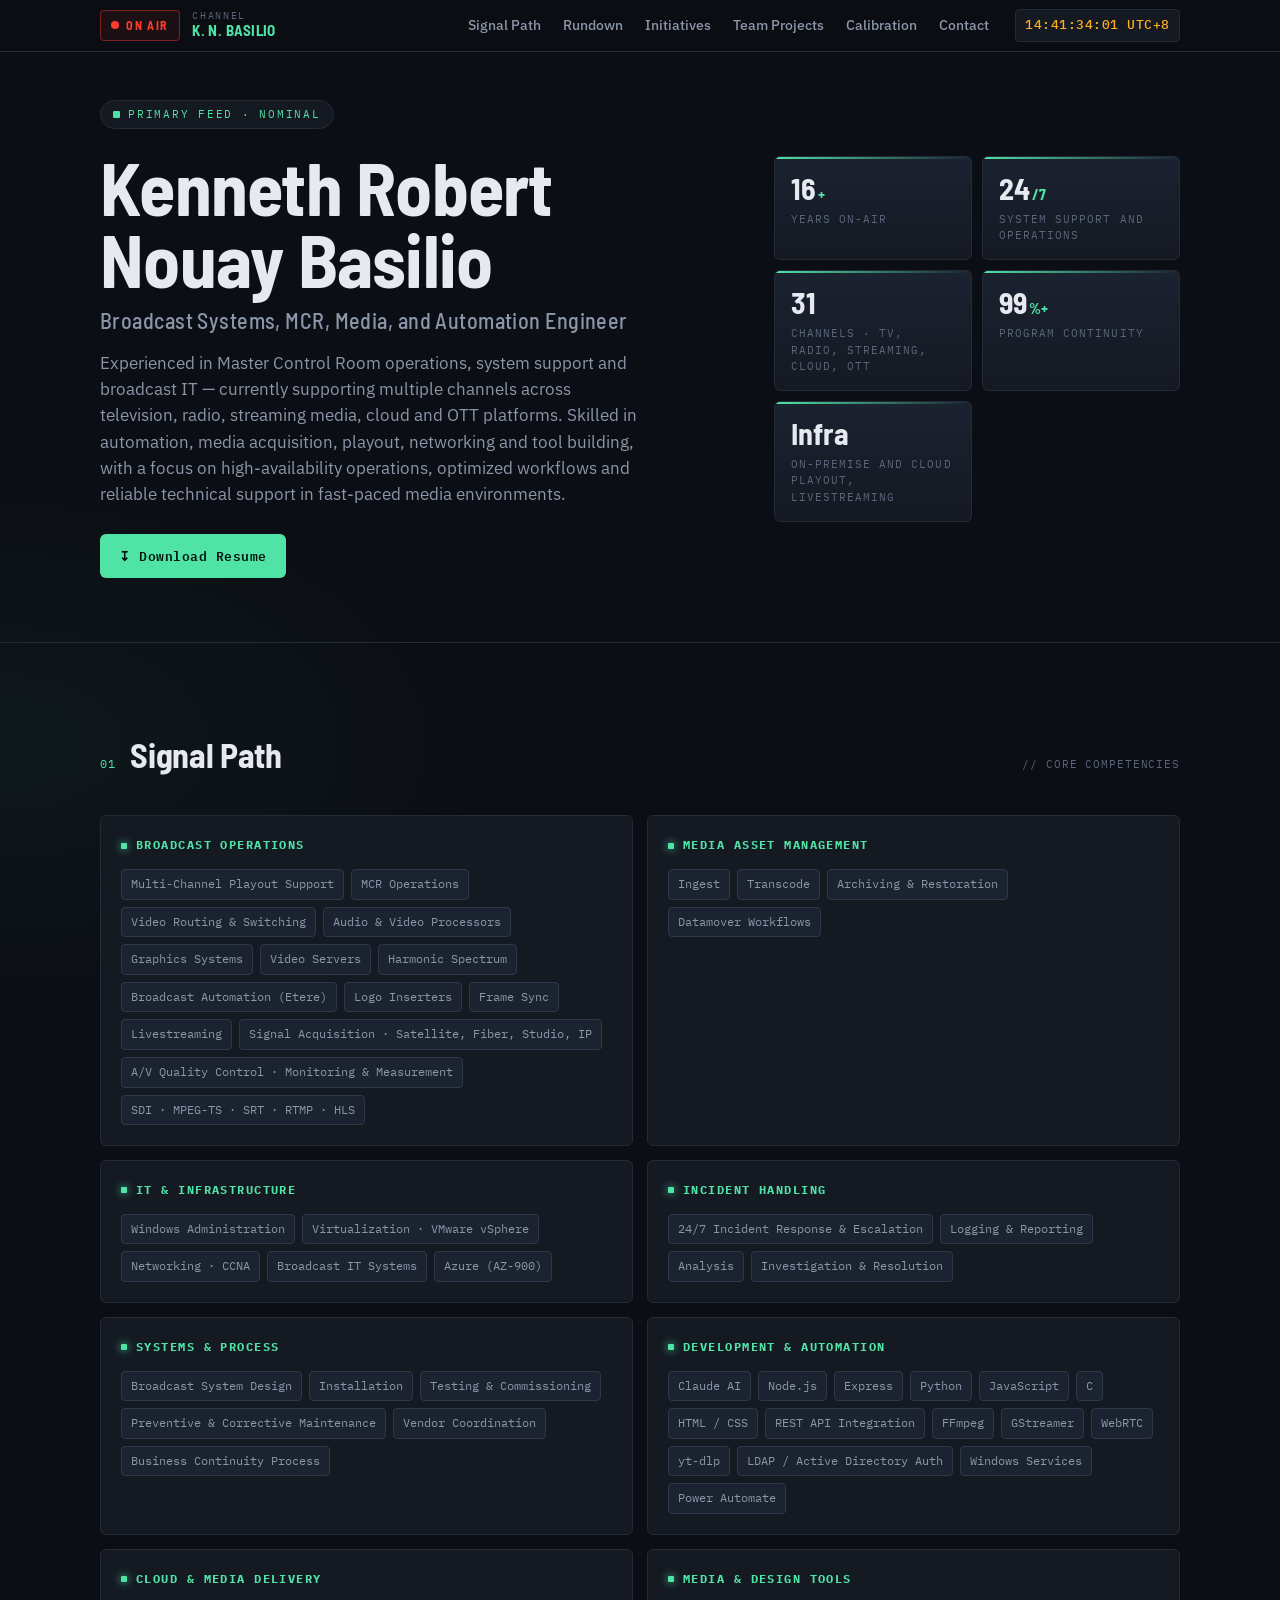
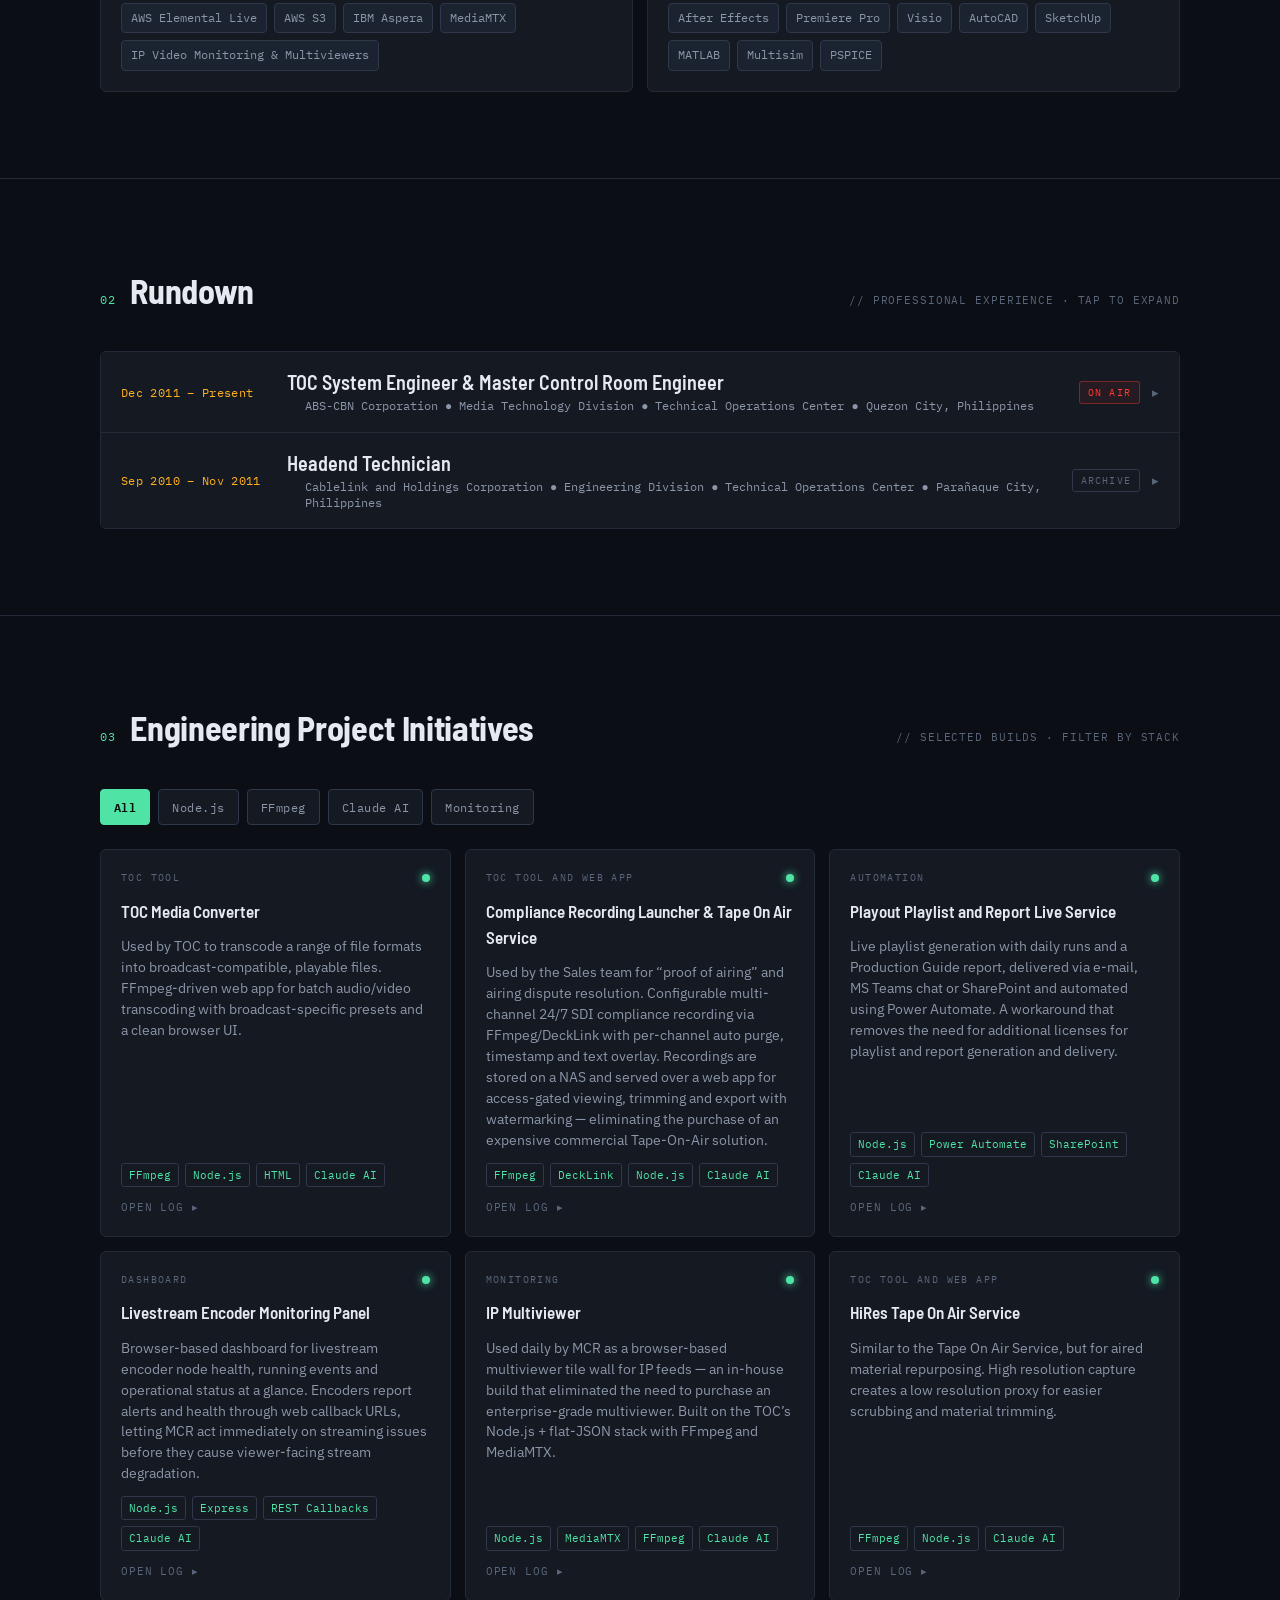
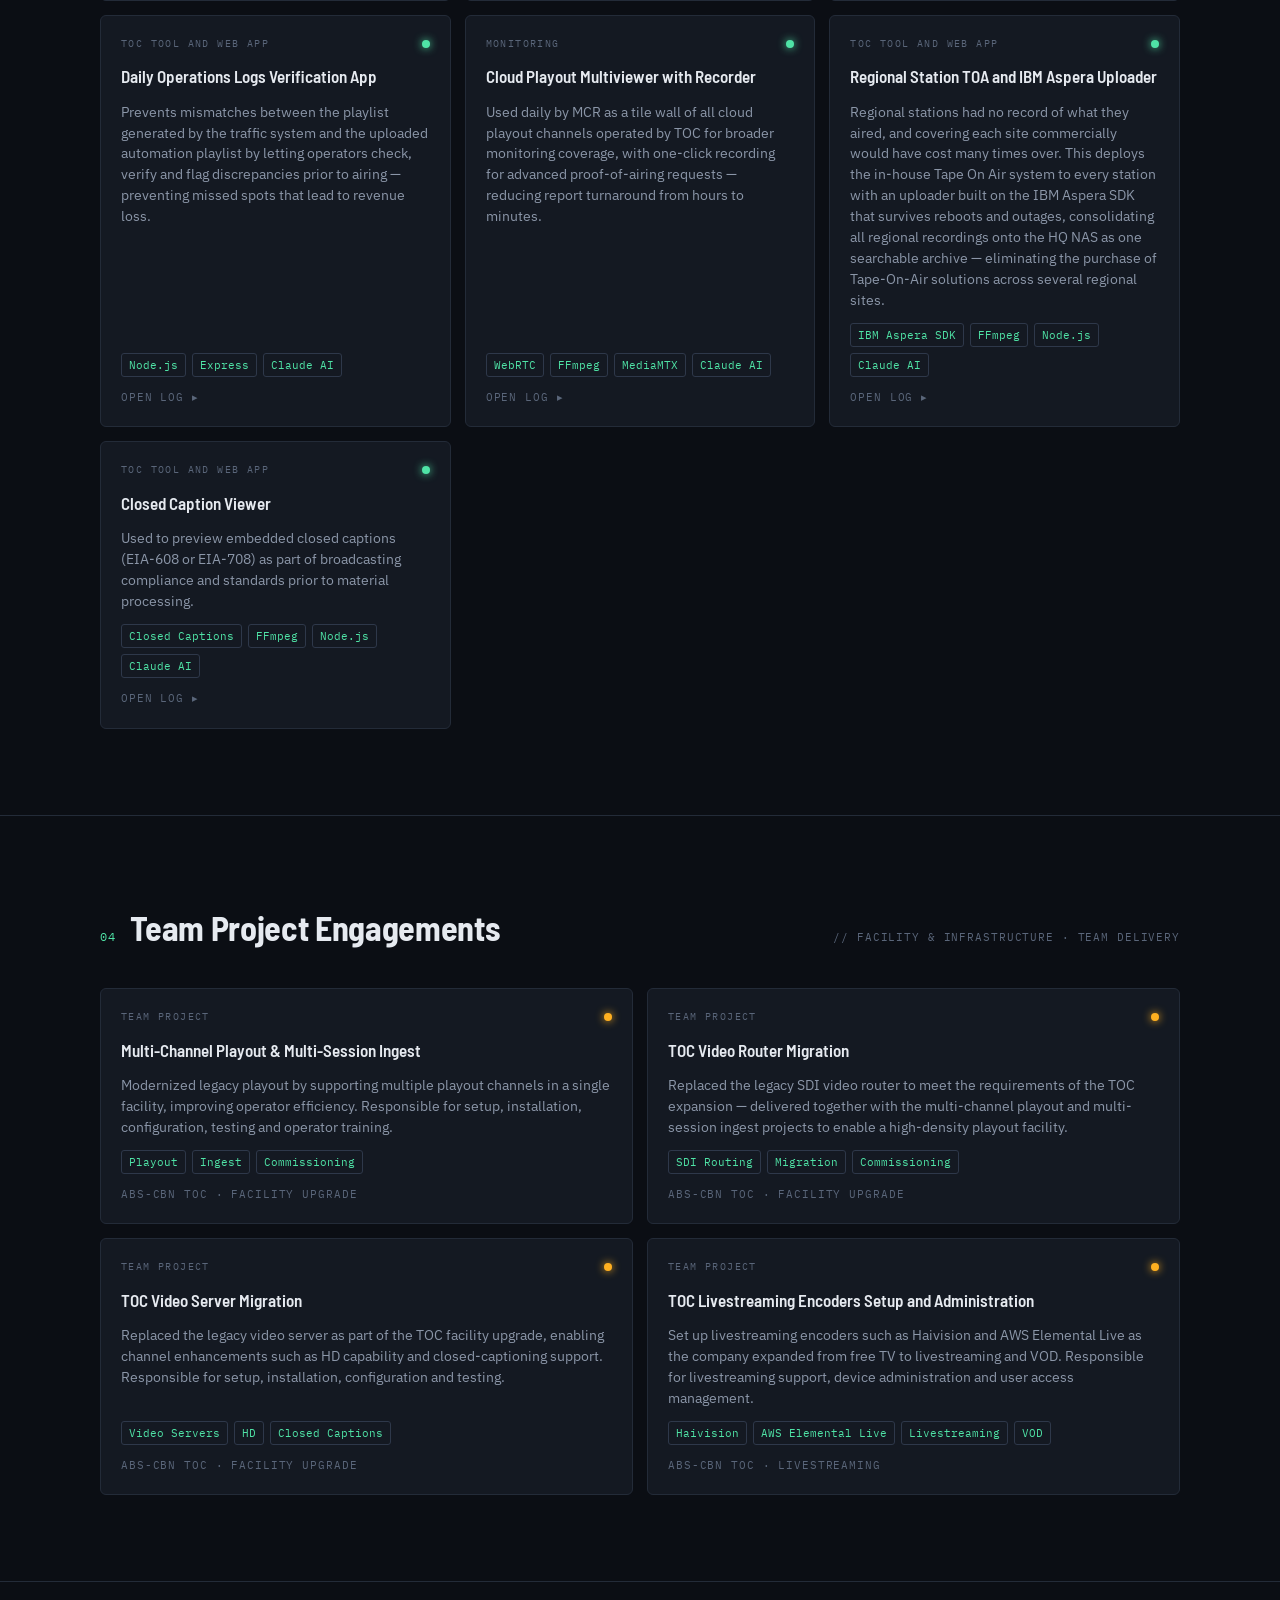
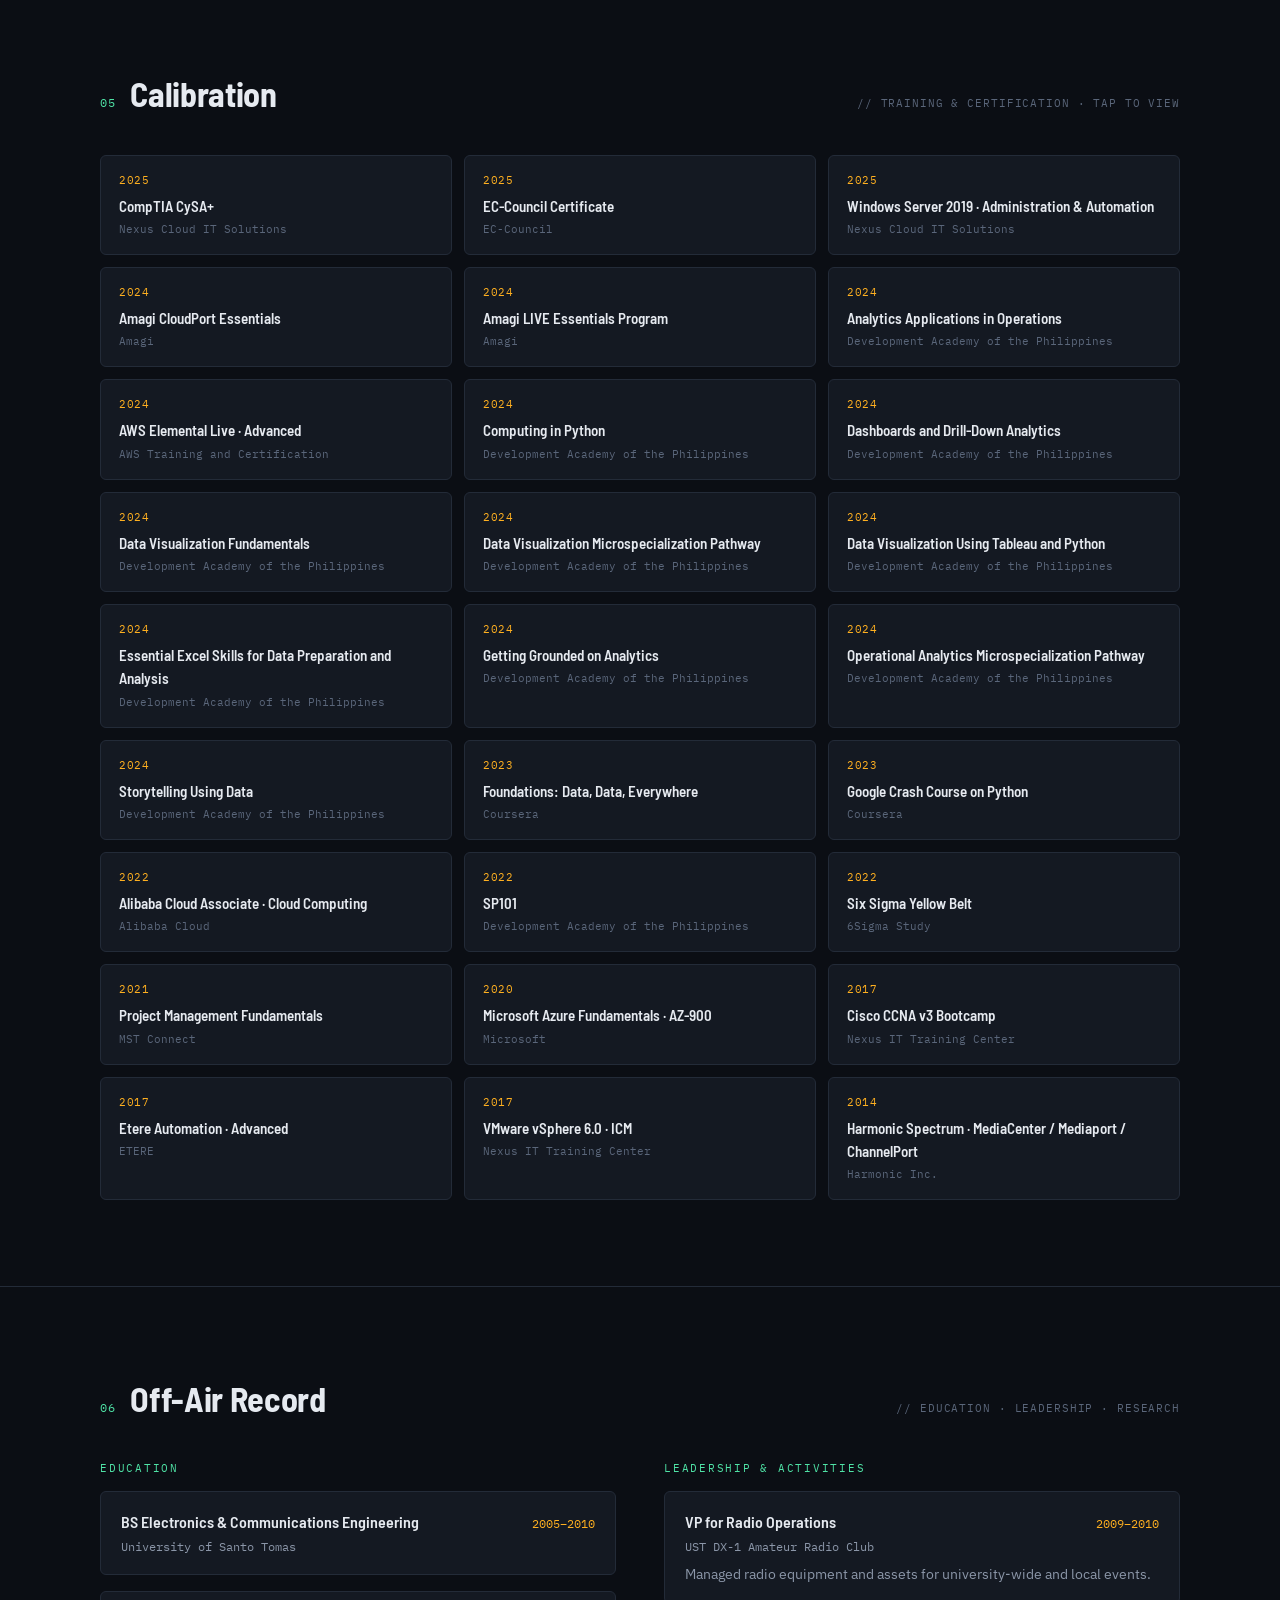
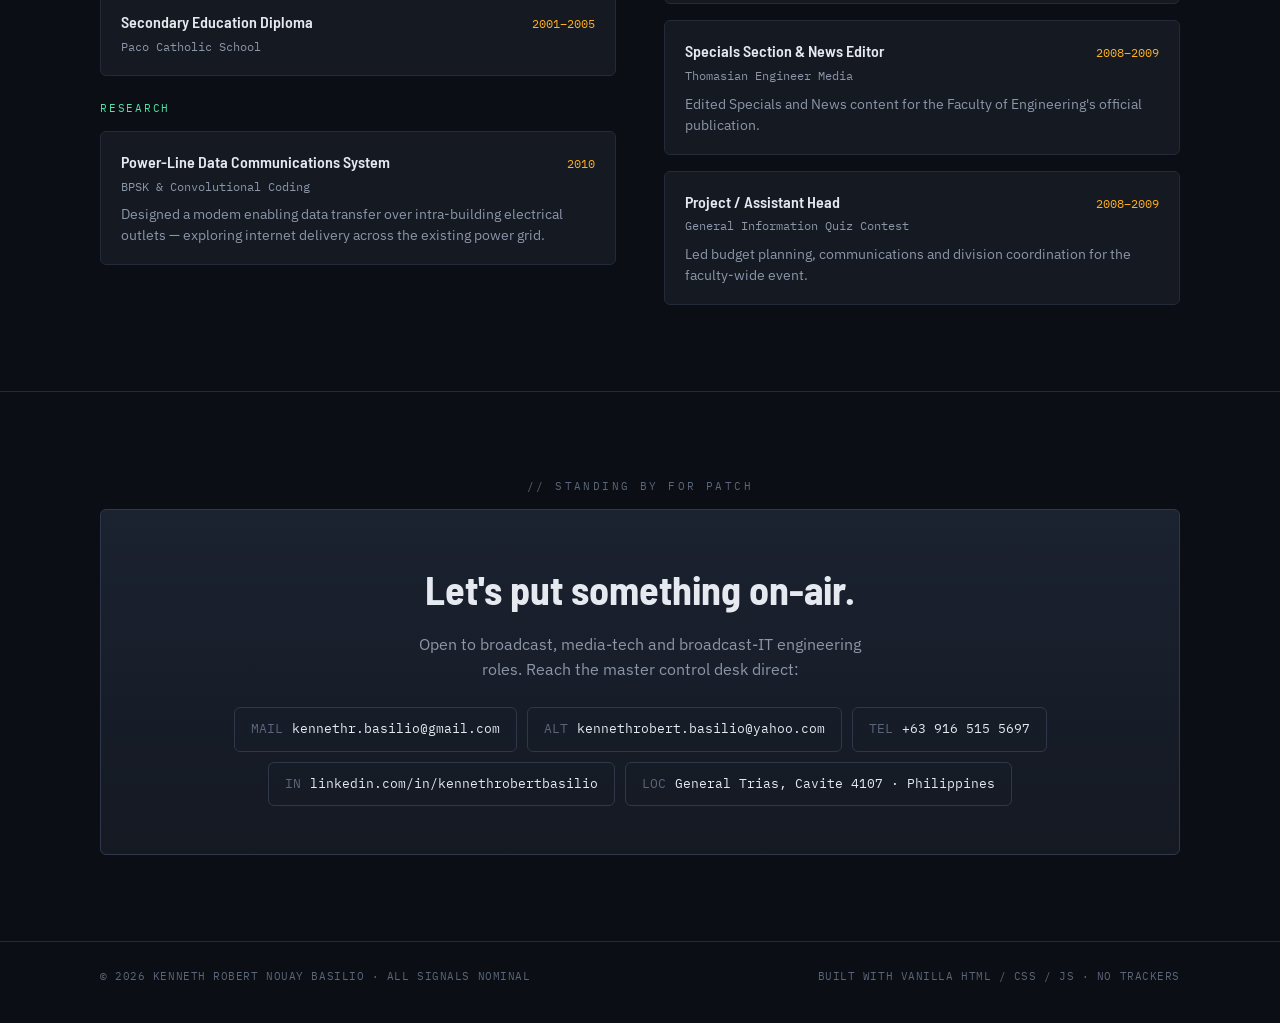
==== commit e83d020d: "Update index.html" ====
--- a/index.html
+++ b/index.html
@@ -10,7 +10,7 @@
 <!-- PARAM: SITE_URL — see PARAMETERS.md -->
 <link rel="canonical" href="https://kennethrb-portfolio.github.io/krnb-resume/" />
 <meta property="og:title" content="Kenneth Robert Nouay Basilio — Broadcast Systems, MCR, Media &amp; Automation Engineer" />
-<meta property="og:description" content="16 years in MCR operations, system support and broadcast IT — 31 channels across TV, radio, streaming, cloud and OTT." />
+<meta property="og:description" content="MCR operations, system support and broadcast IT — 31 channels across TV, radio, streaming, cloud and OTT." />
 <meta property="og:type" content="website" />
 <meta property="og:url" content="https://kennethrb-portfolio.github.io/krnb-resume/" />
 
@@ -275,7 +275,7 @@
           <h1>Kenneth Robert<br />Nouay Basilio
             <span class="sub">Broadcast Systems, MCR, Media, and Automation Engineer</span>
           </h1>
-          <p class="lede">16 years in Master Control Room operations, system support and broadcast IT &mdash; currently supporting 31 channels across television, radio, streaming media, cloud and OTT platforms. Skilled in automation, media acquisition, playout, networking and tool building, with a focus on high-availability operations, optimized workflows and reliable technical support in fast-paced media environments.</p>
+          <p class="lede">Experienced in Master Control Room operations, system support and broadcast IT &mdash; currently supporting multiple channels across television, radio, streaming media, cloud and OTT platforms. Skilled in automation, media acquisition, playout, networking and tool building, with a focus on high-availability operations, optimized workflows and reliable technical support in fast-paced media environments.</p>
           <div class="cta-row">
             <!-- PARAM: RESUME_PATH — see PARAMETERS.md -->
             <a class="cta primary" href="assets/resume/Kenneth_Robert_Basilio_CV.pdf" download>&#8615; Download Resume</a>
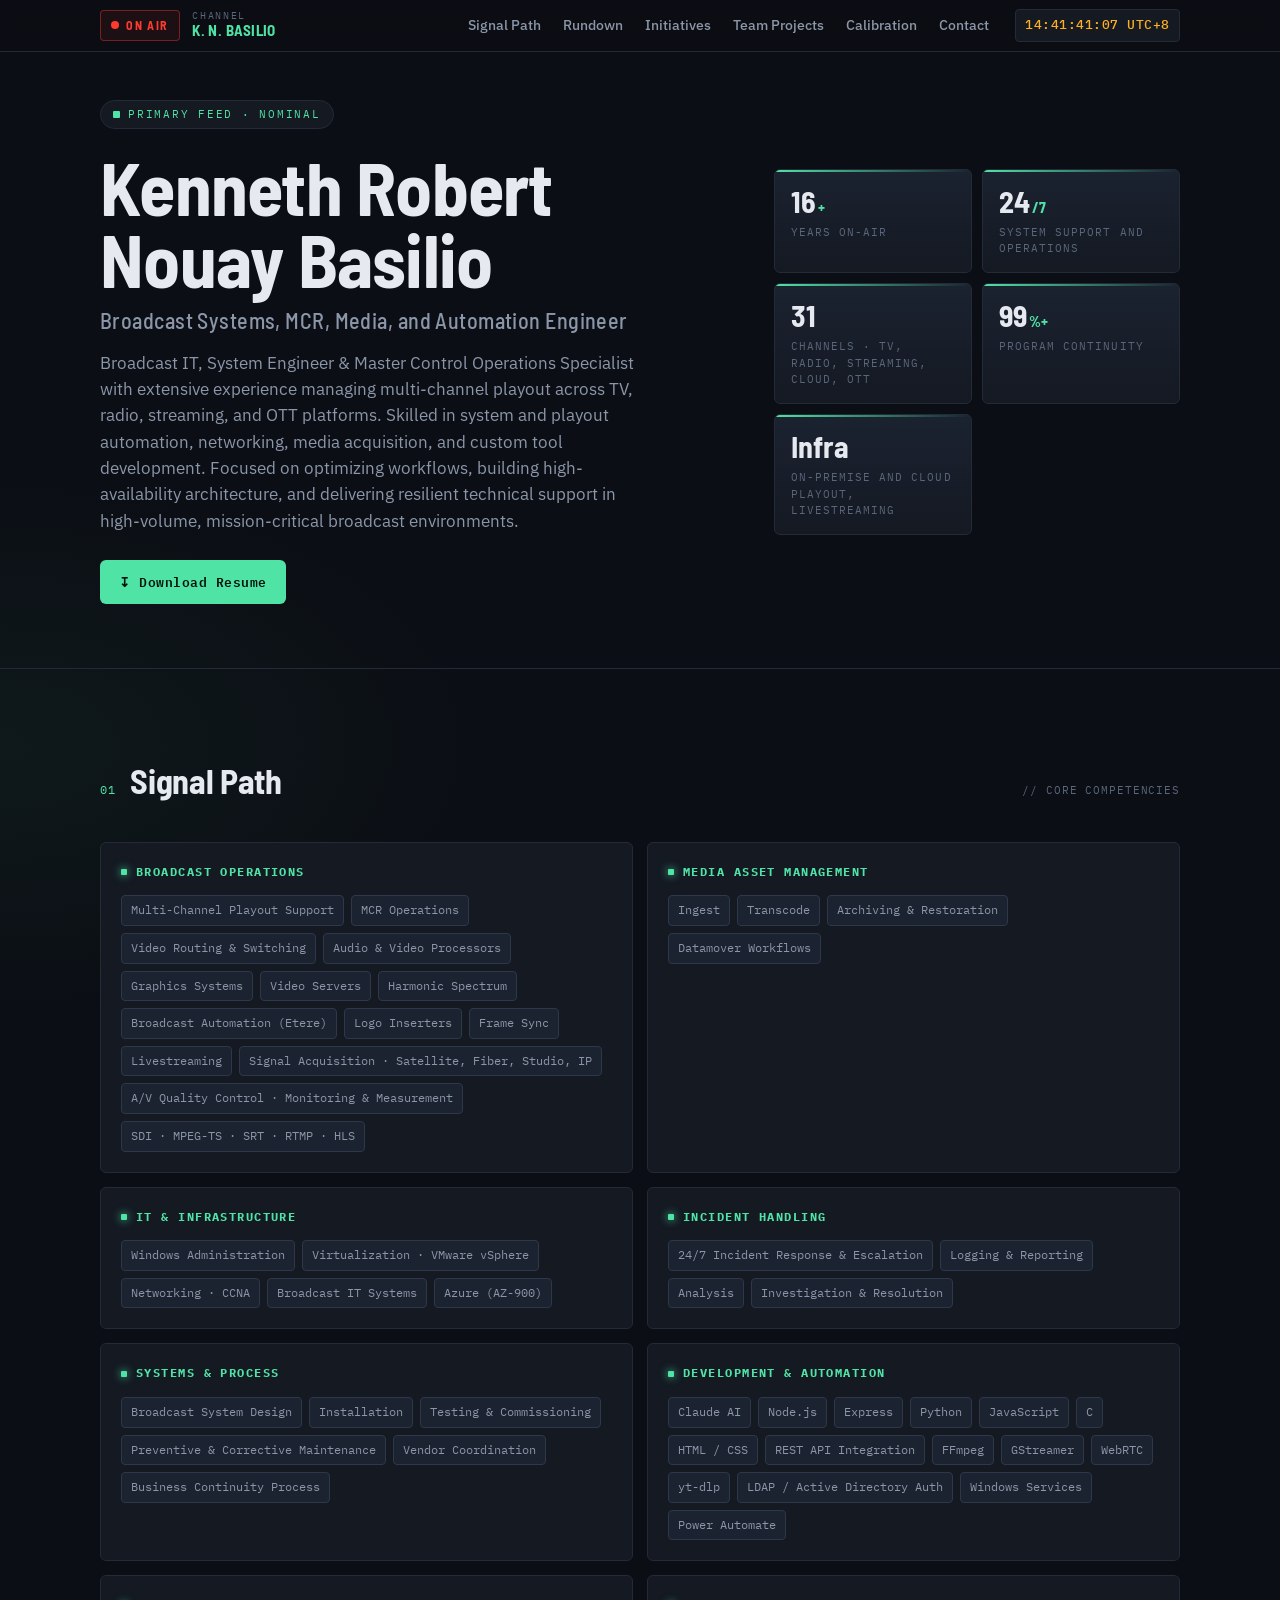
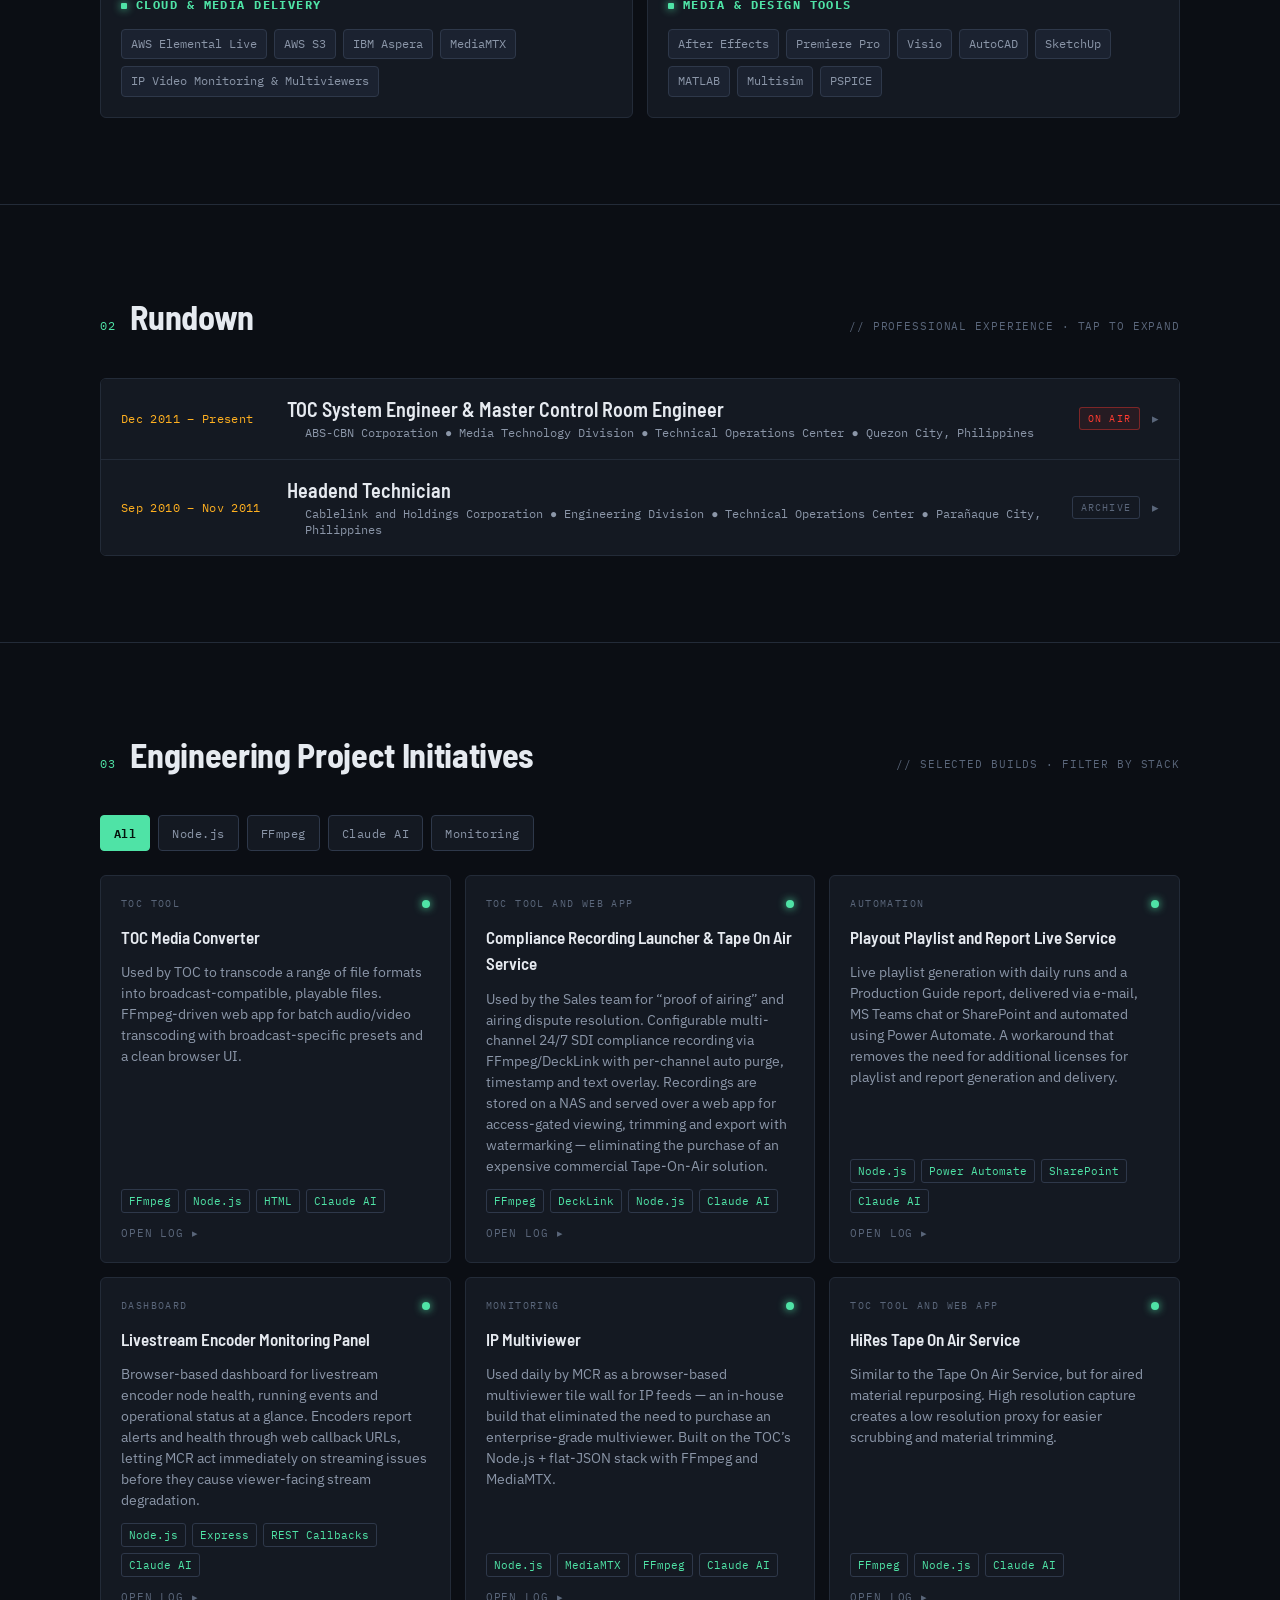
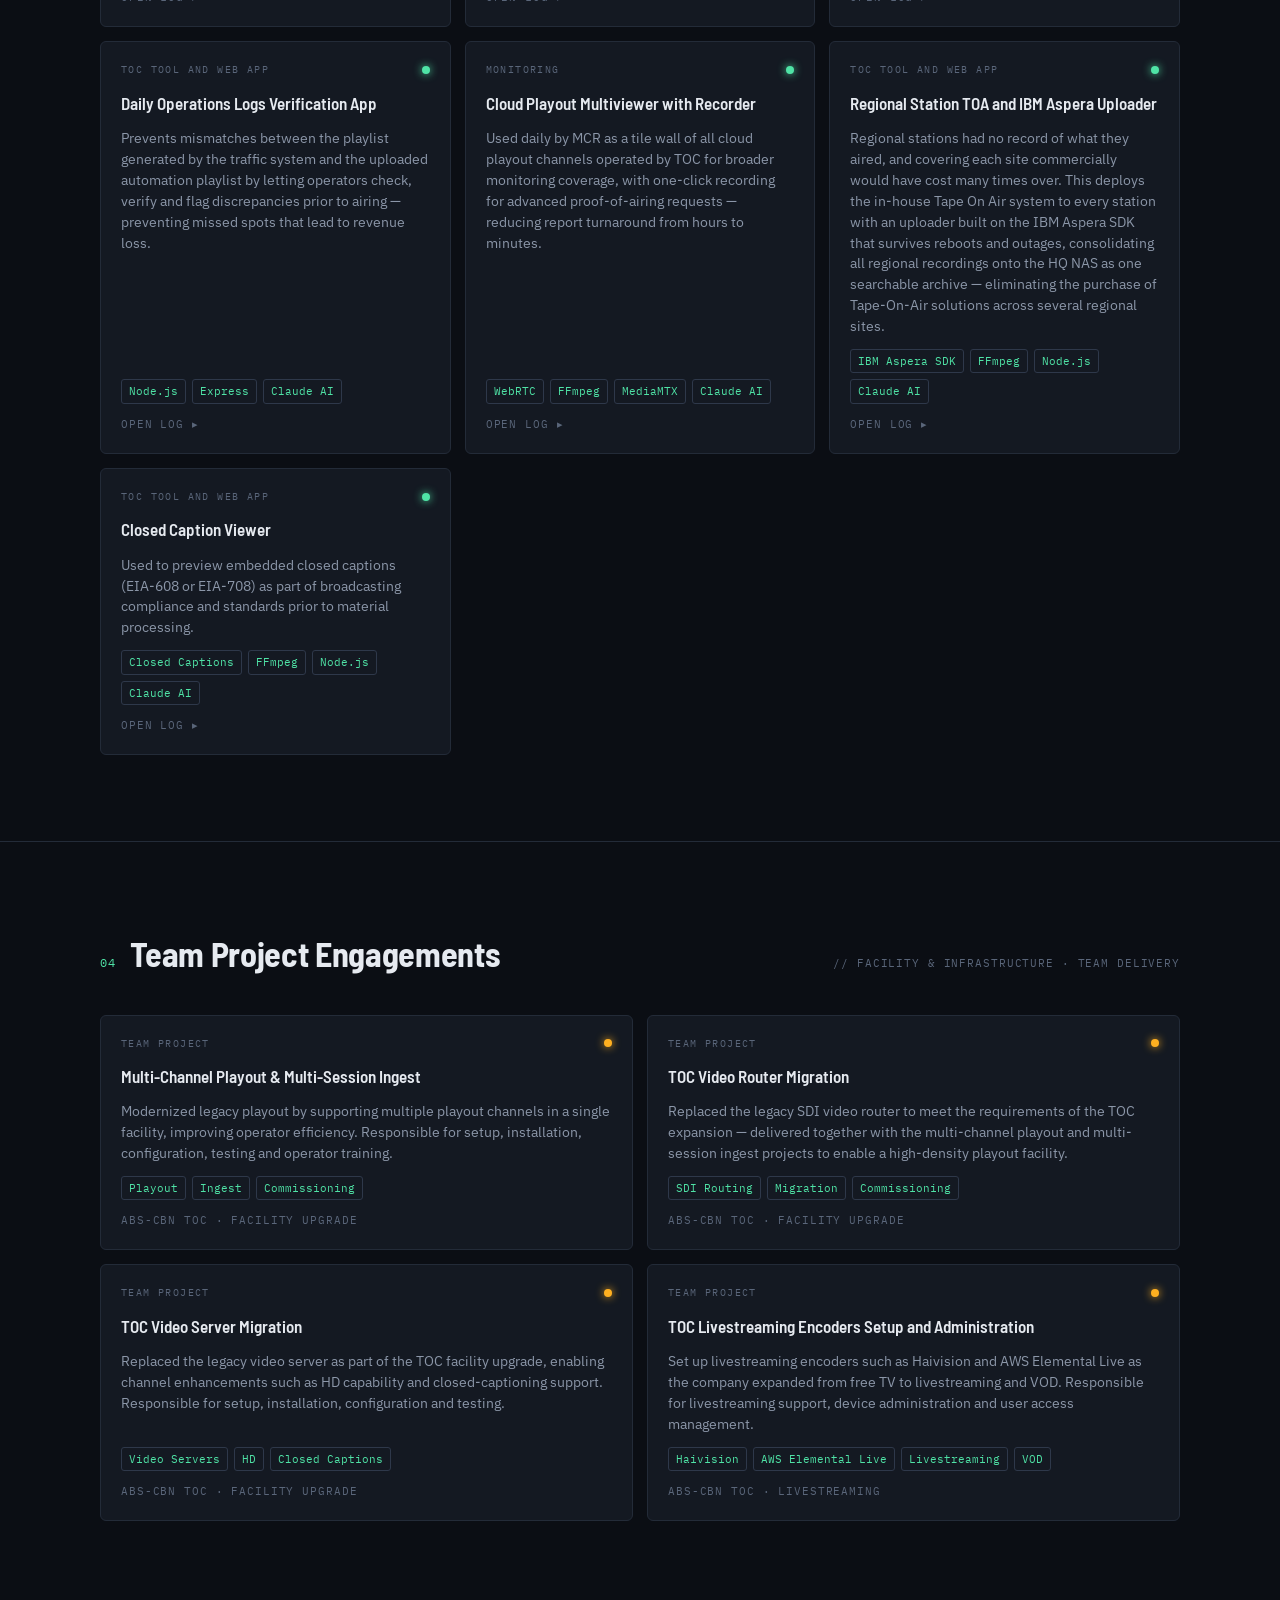
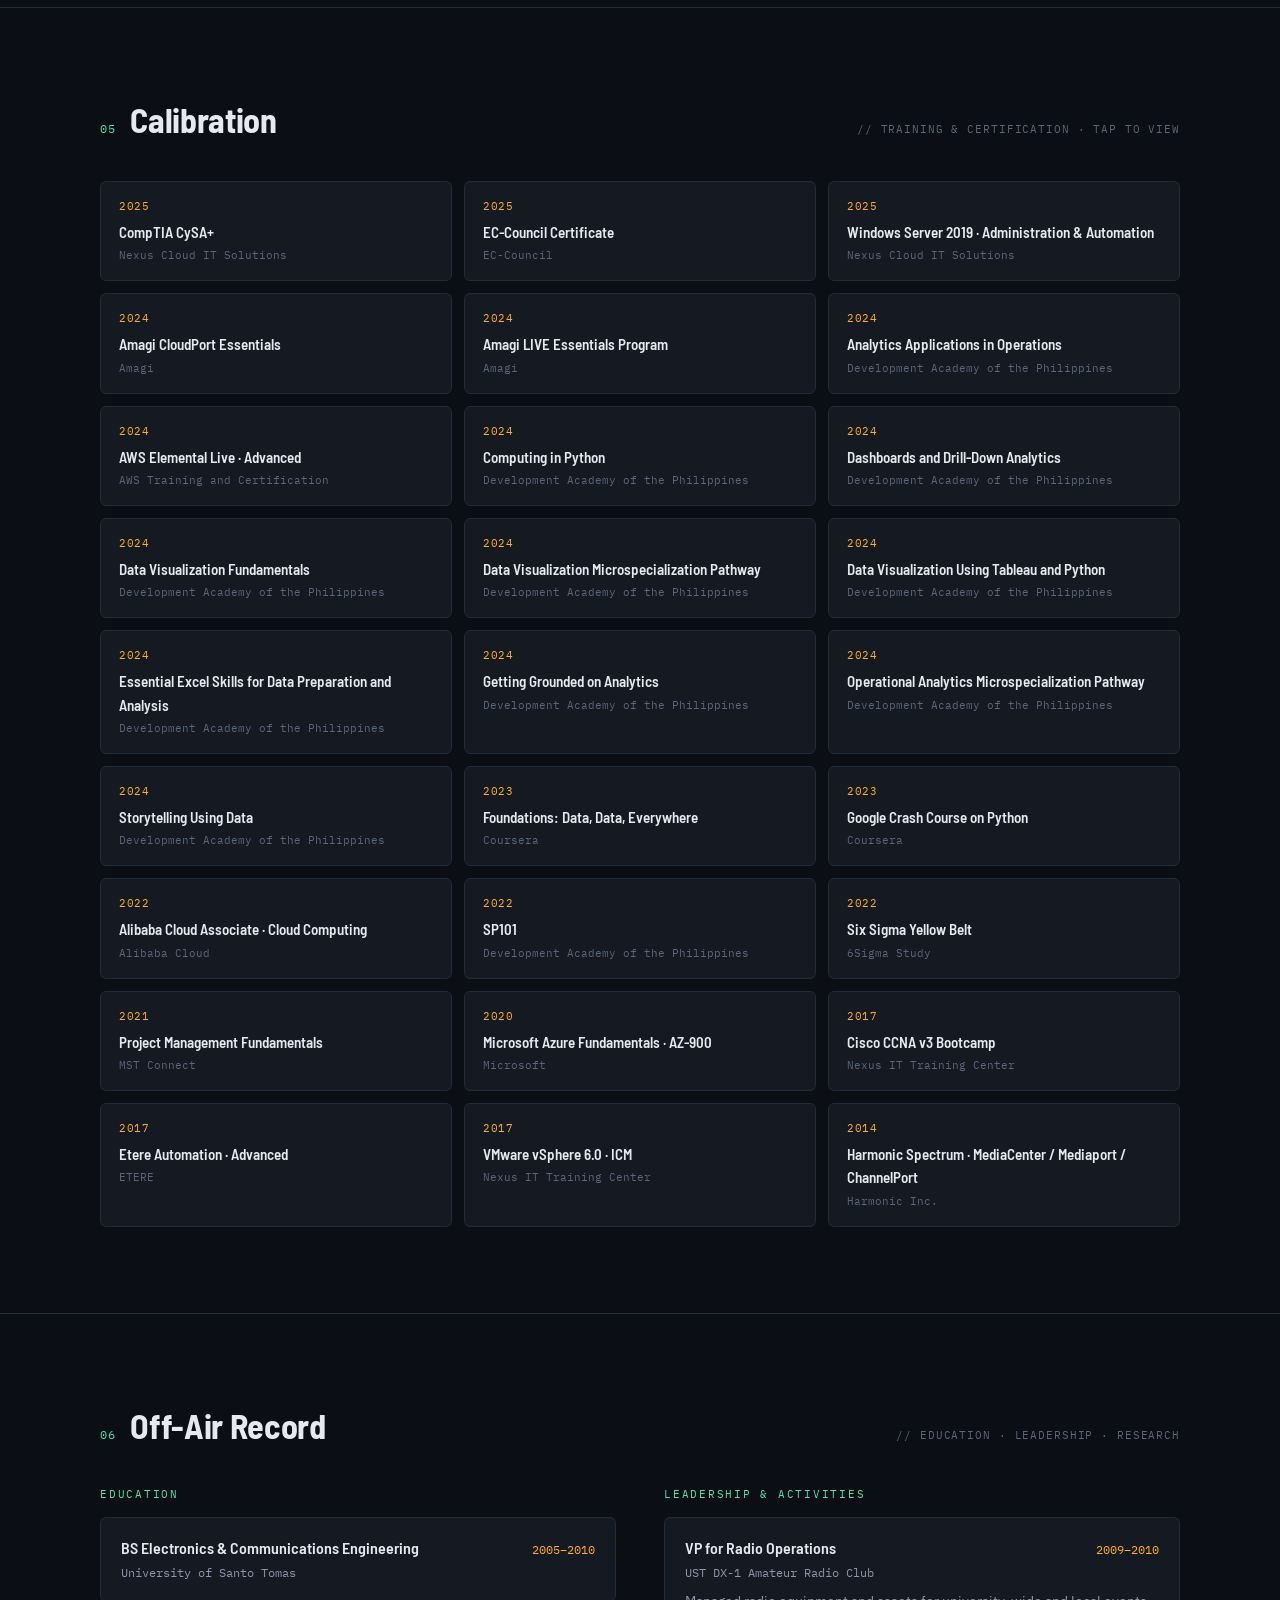
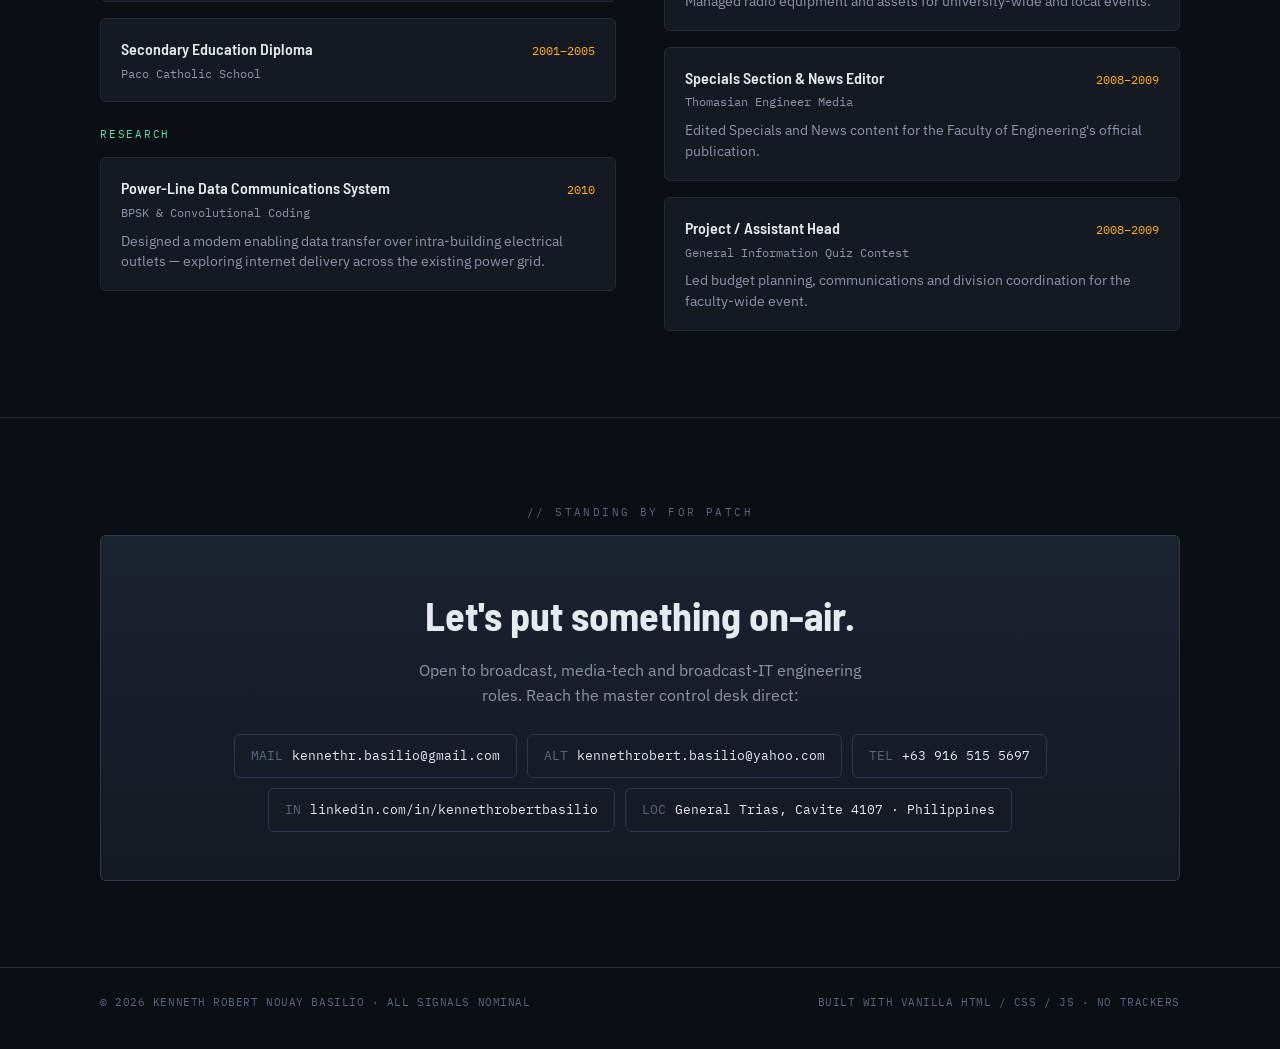
==== commit c25d1268: "Revise lede paragraph for improved clarity Updated the lede paragraph to enhance clarity and detail " ====
--- a/index.html
+++ b/index.html
@@ -275,7 +275,7 @@
           <h1>Kenneth Robert<br />Nouay Basilio
             <span class="sub">Broadcast Systems, MCR, Media, and Automation Engineer</span>
           </h1>
-          <p class="lede">Experienced in Master Control Room operations, system support and broadcast IT &mdash; currently supporting multiple channels across television, radio, streaming media, cloud and OTT platforms. Skilled in automation, media acquisition, playout, networking and tool building, with a focus on high-availability operations, optimized workflows and reliable technical support in fast-paced media environments.</p>
+          <p class="lede">Broadcast IT, System Engineer & Master Control Operations Specialist with extensive experience managing multi-channel playout across TV, radio, streaming, and OTT platforms. Skilled in system and playout automation, networking, media acquisition, and custom tool development. Focused on optimizing workflows, building high-availability architecture, and delivering resilient technical support in high-volume, mission-critical broadcast environments.</p>
           <div class="cta-row">
             <!-- PARAM: RESUME_PATH — see PARAMETERS.md -->
             <a class="cta primary" href="assets/resume/Kenneth_Robert_Basilio_CV.pdf" download>&#8615; Download Resume</a>
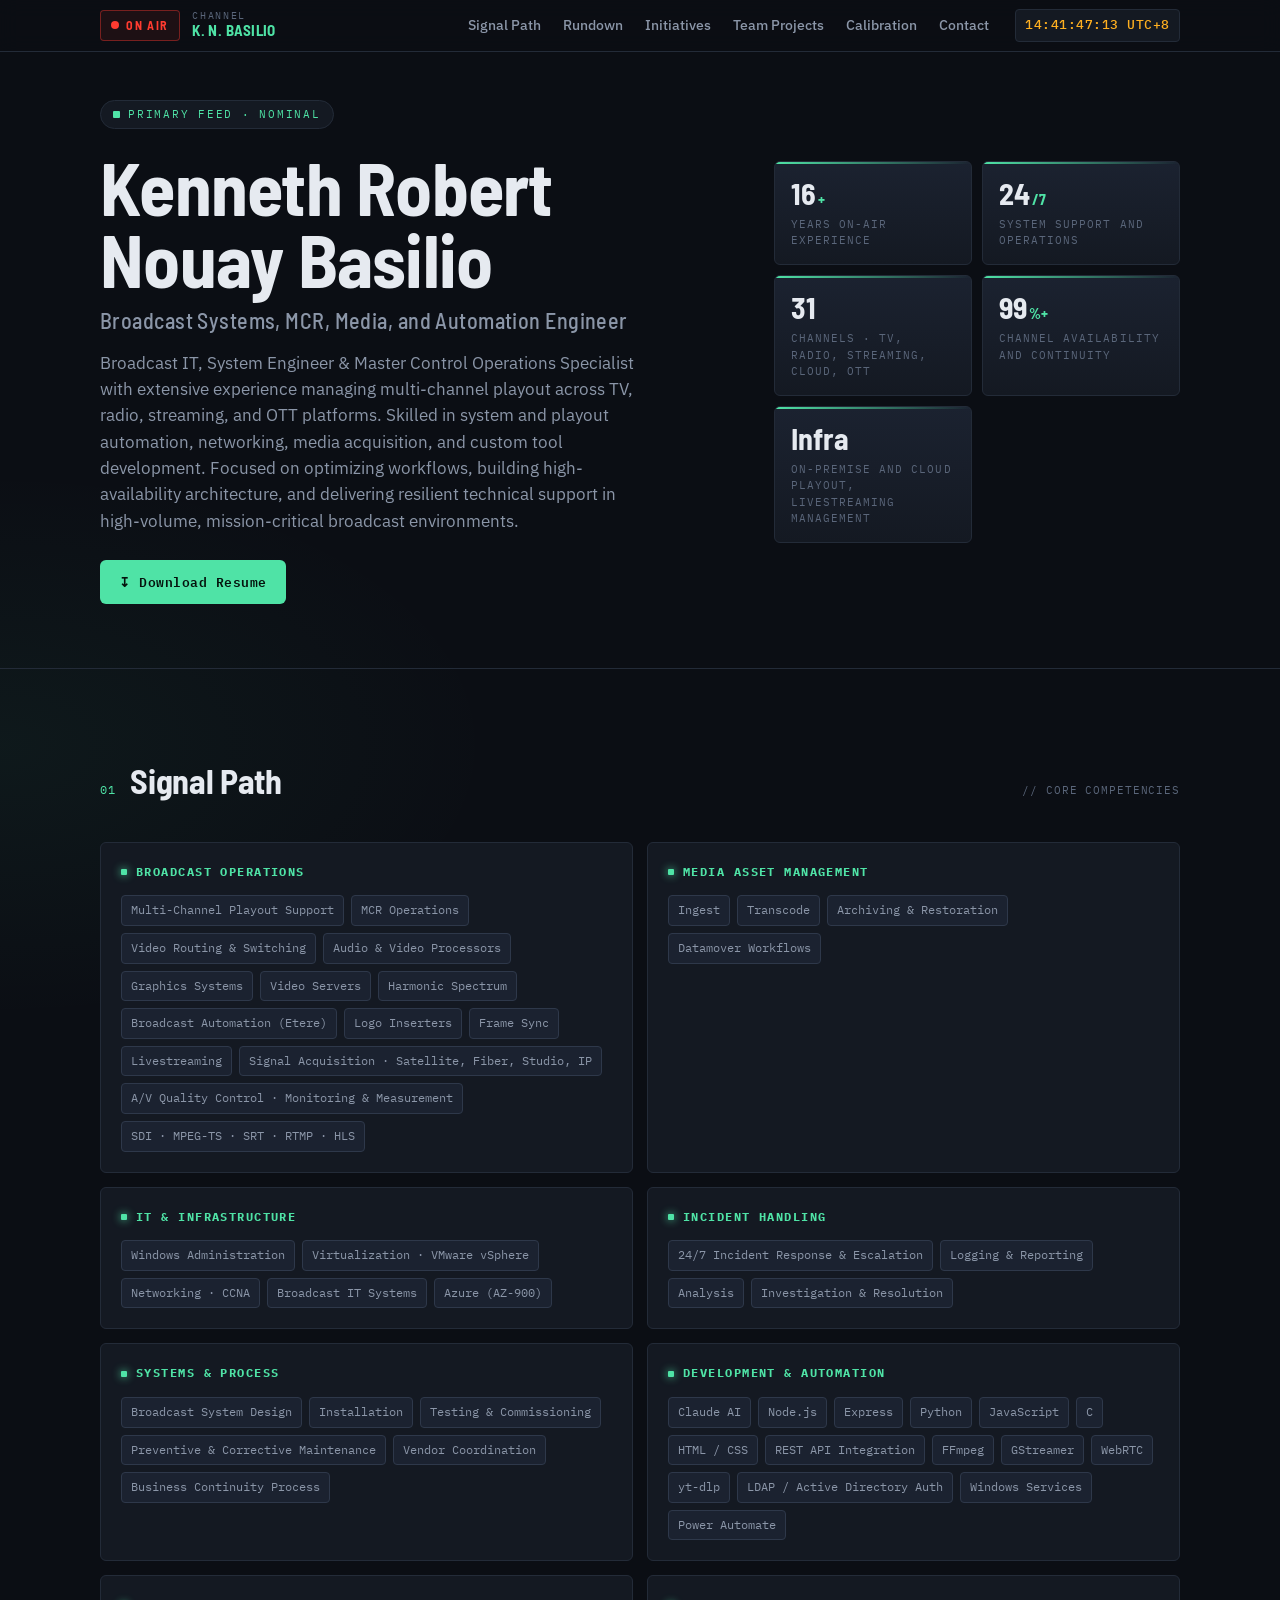
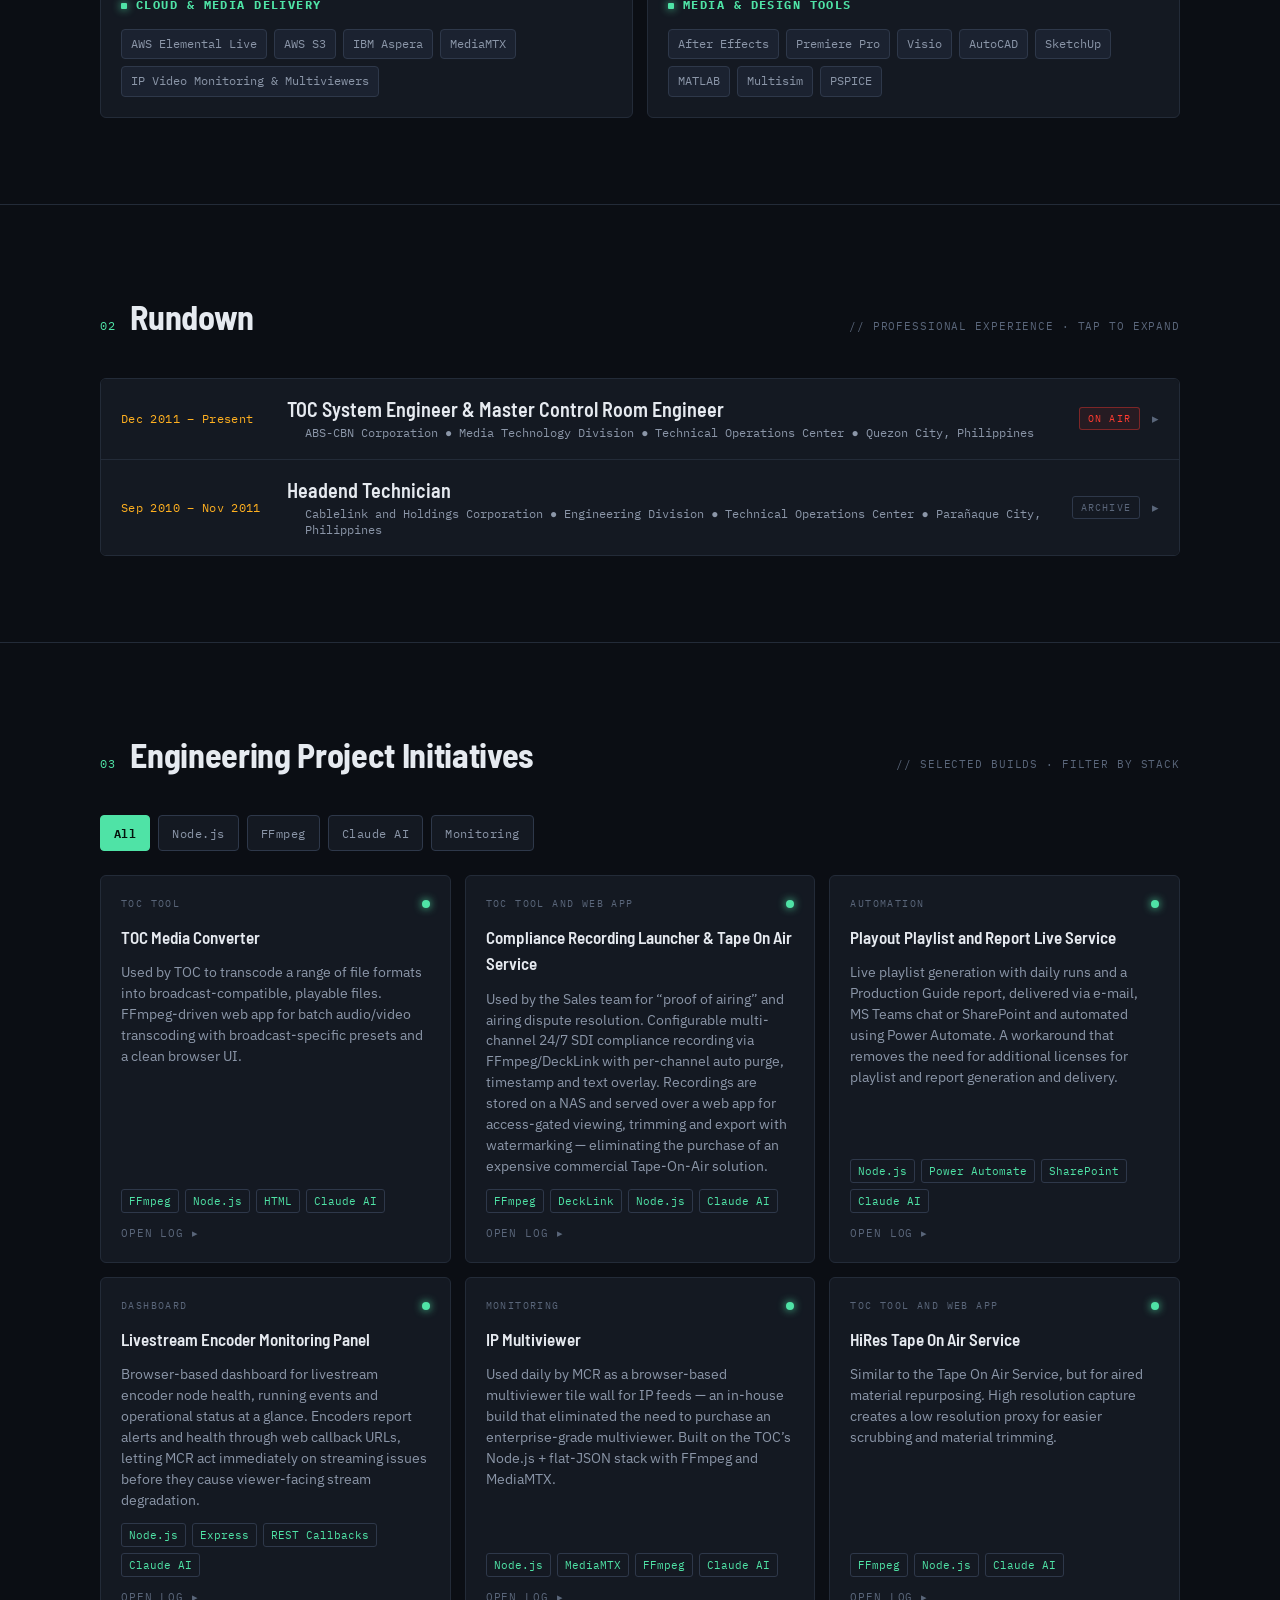
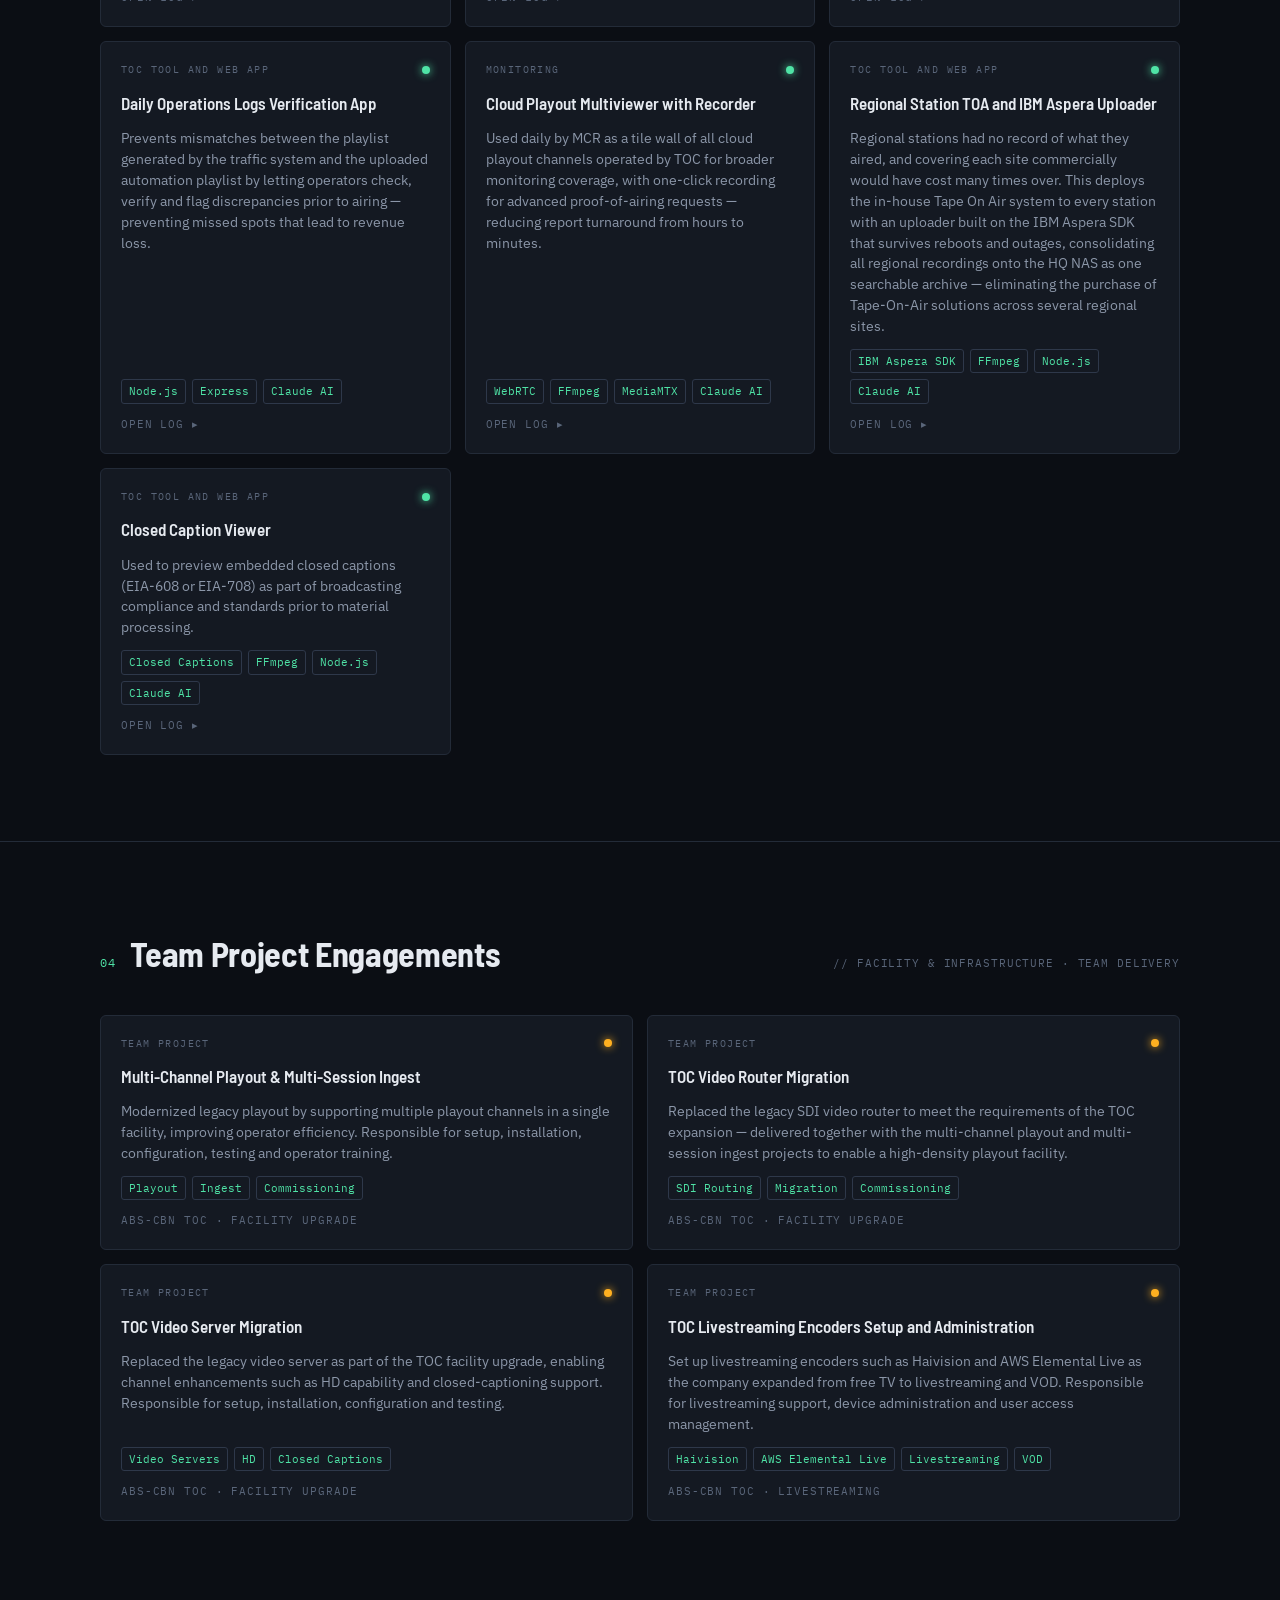
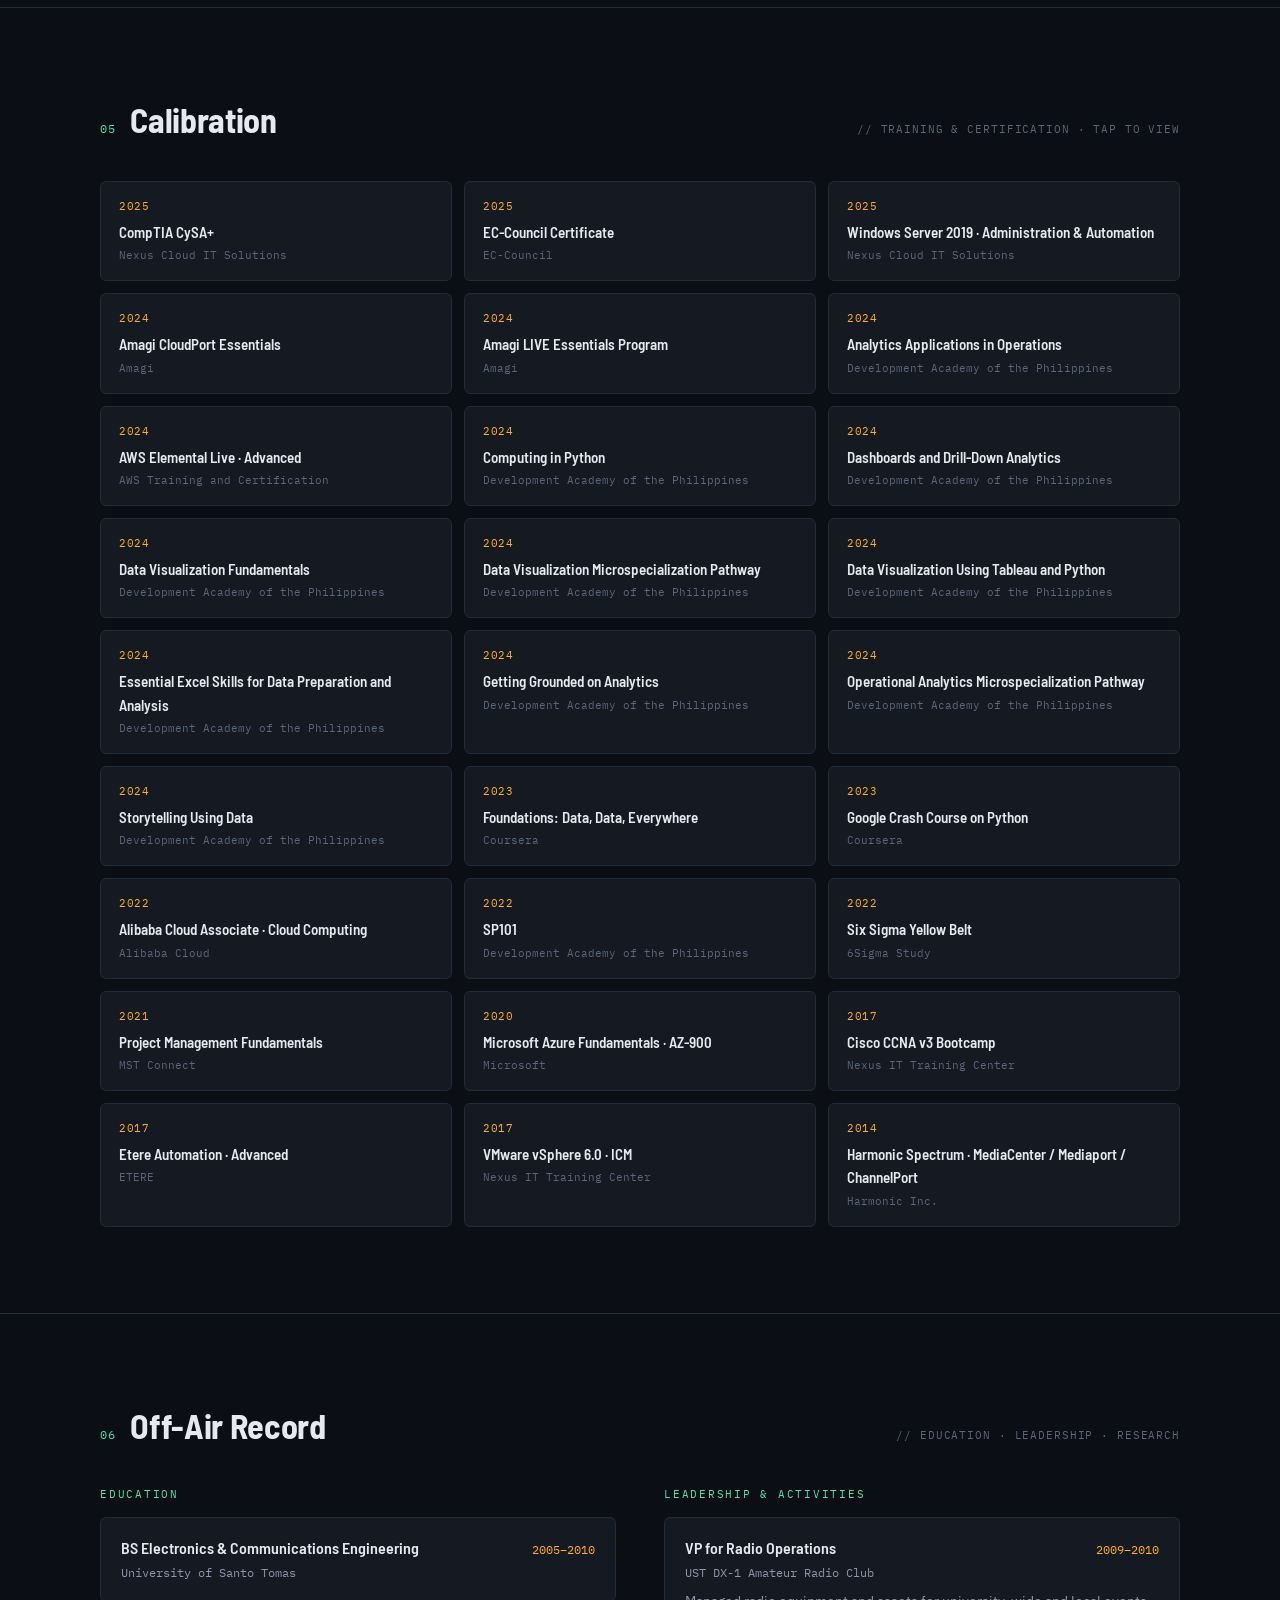
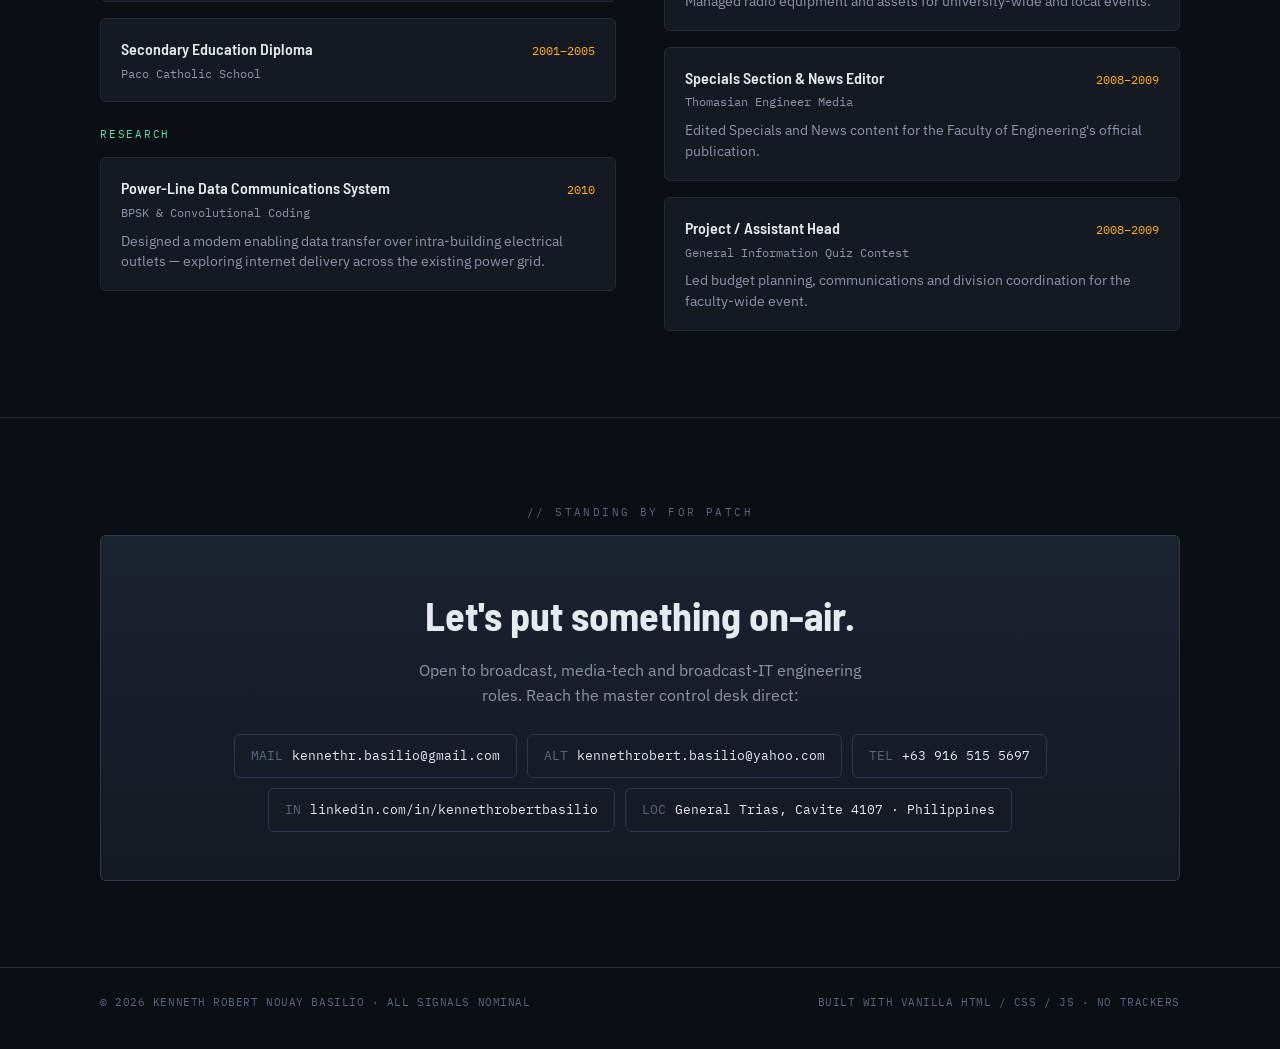
==== commit 9a9ccbff: "Update index.html" ====
--- a/index.html
+++ b/index.html
@@ -282,11 +282,11 @@
           </div>
         </div>
         <div class="tiles" aria-label="Career status tiles">
-          <div class="tile"><div class="num">16<small>+</small></div><div class="cap">Years On-Air</div></div>
+          <div class="tile"><div class="num">16<small>+</small></div><div class="cap">Years On-Air Experience</div></div>
           <div class="tile"><div class="num">24<small>/7</small></div><div class="cap">System Support and Operations</div></div>
           <div class="tile"><div class="num">31</div><div class="cap">Channels &middot; TV, Radio, Streaming, Cloud, OTT</div></div>
-          <div class="tile"><div class="num">99<small>%+</small></div><div class="cap">Program Continuity</div></div>
-          <div class="tile"><div class="num">Infra</div><div class="cap">On-Premise and Cloud Playout, Livestreaming</div></div>
+          <div class="tile"><div class="num">99<small>%+</small></div><div class="cap">Channel Availability and Continuity</div></div>
+          <div class="tile"><div class="num">Infra</div><div class="cap">On-Premise and Cloud Playout, Livestreaming Management</div></div>
         </div>
       </div>
     </div>
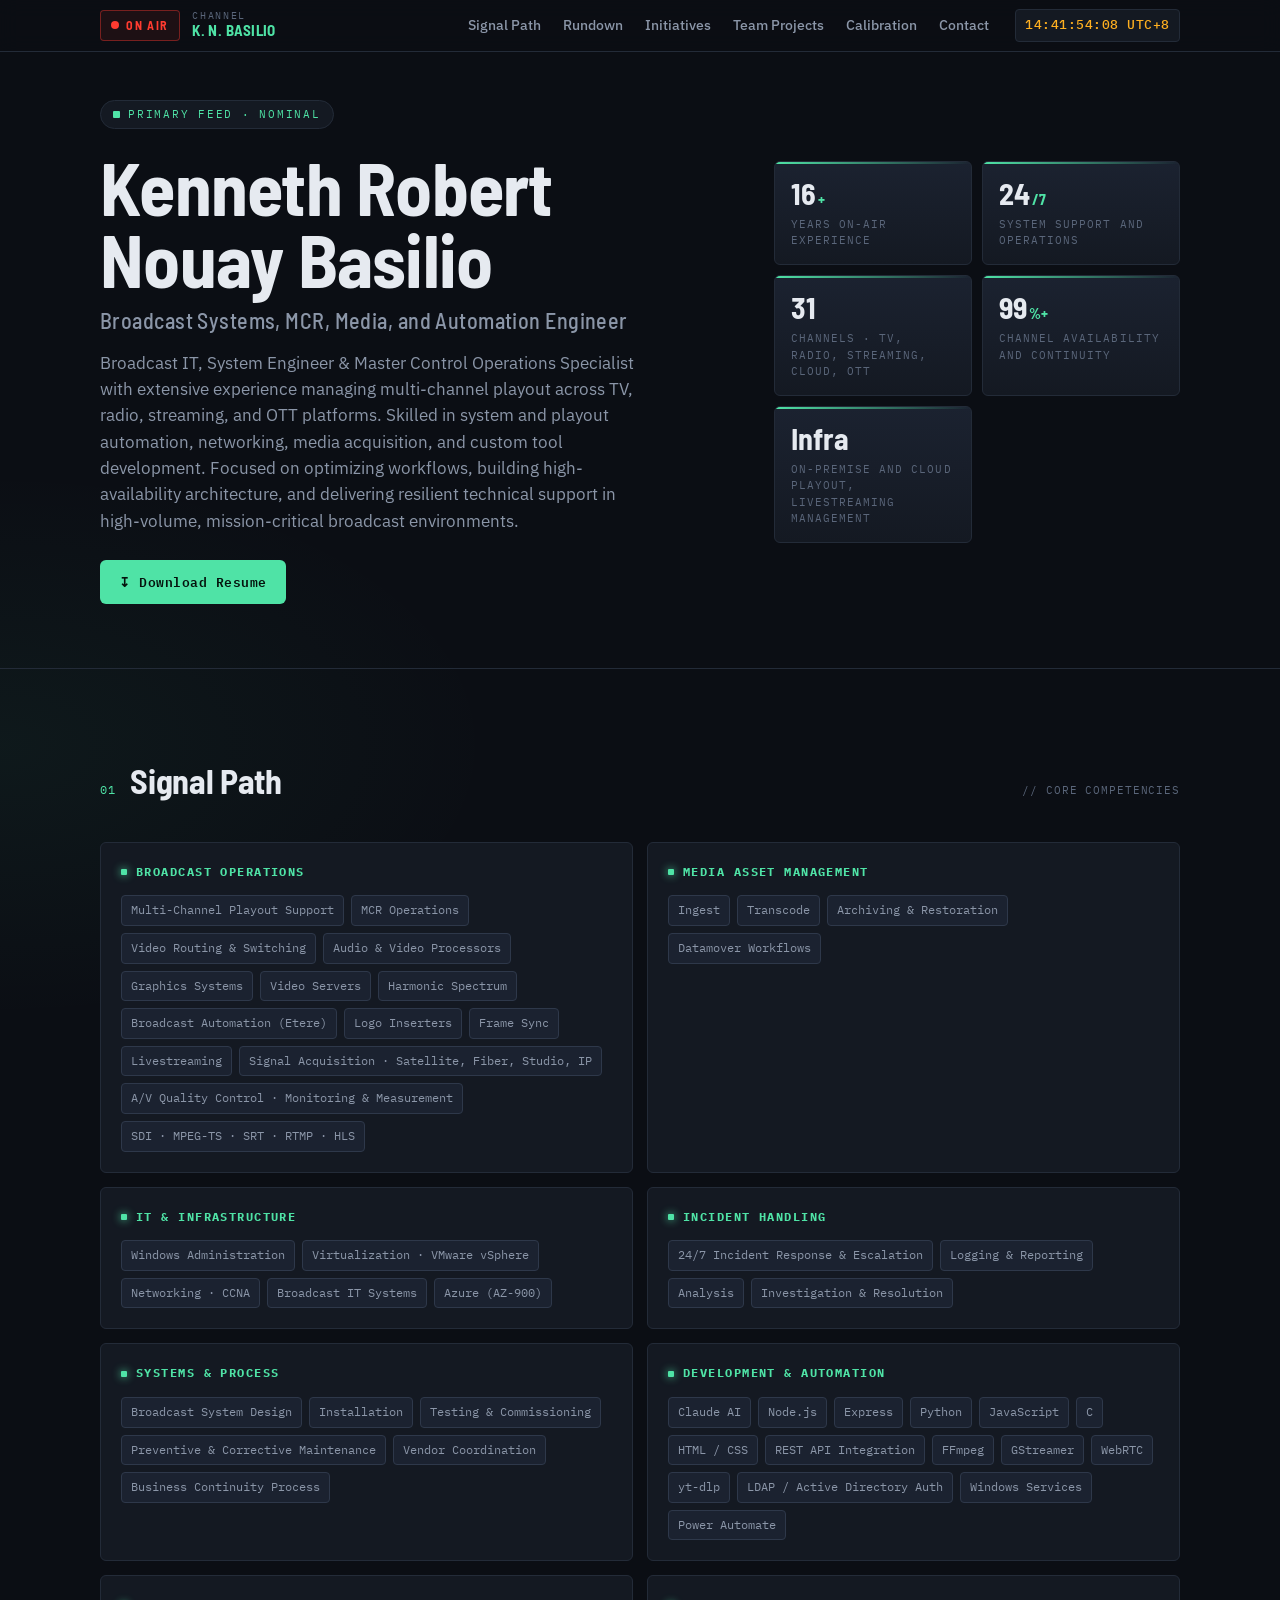
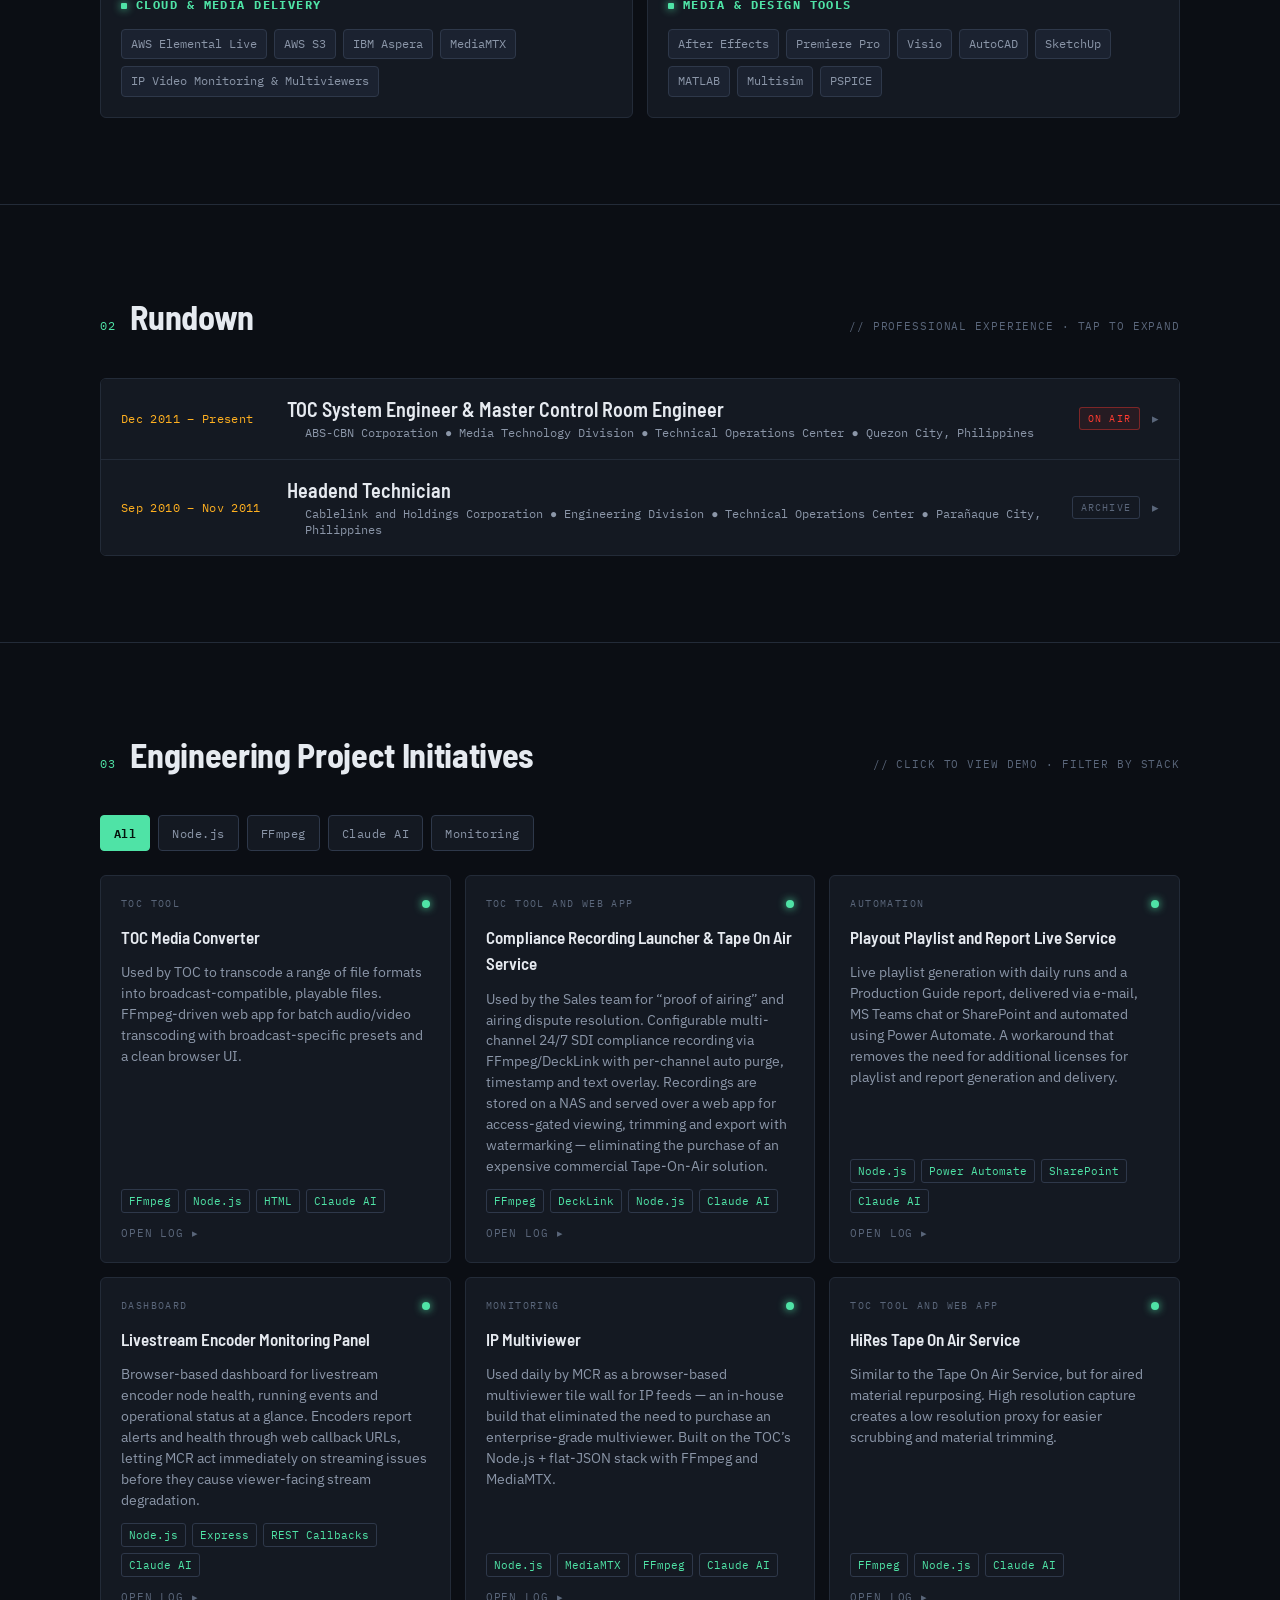
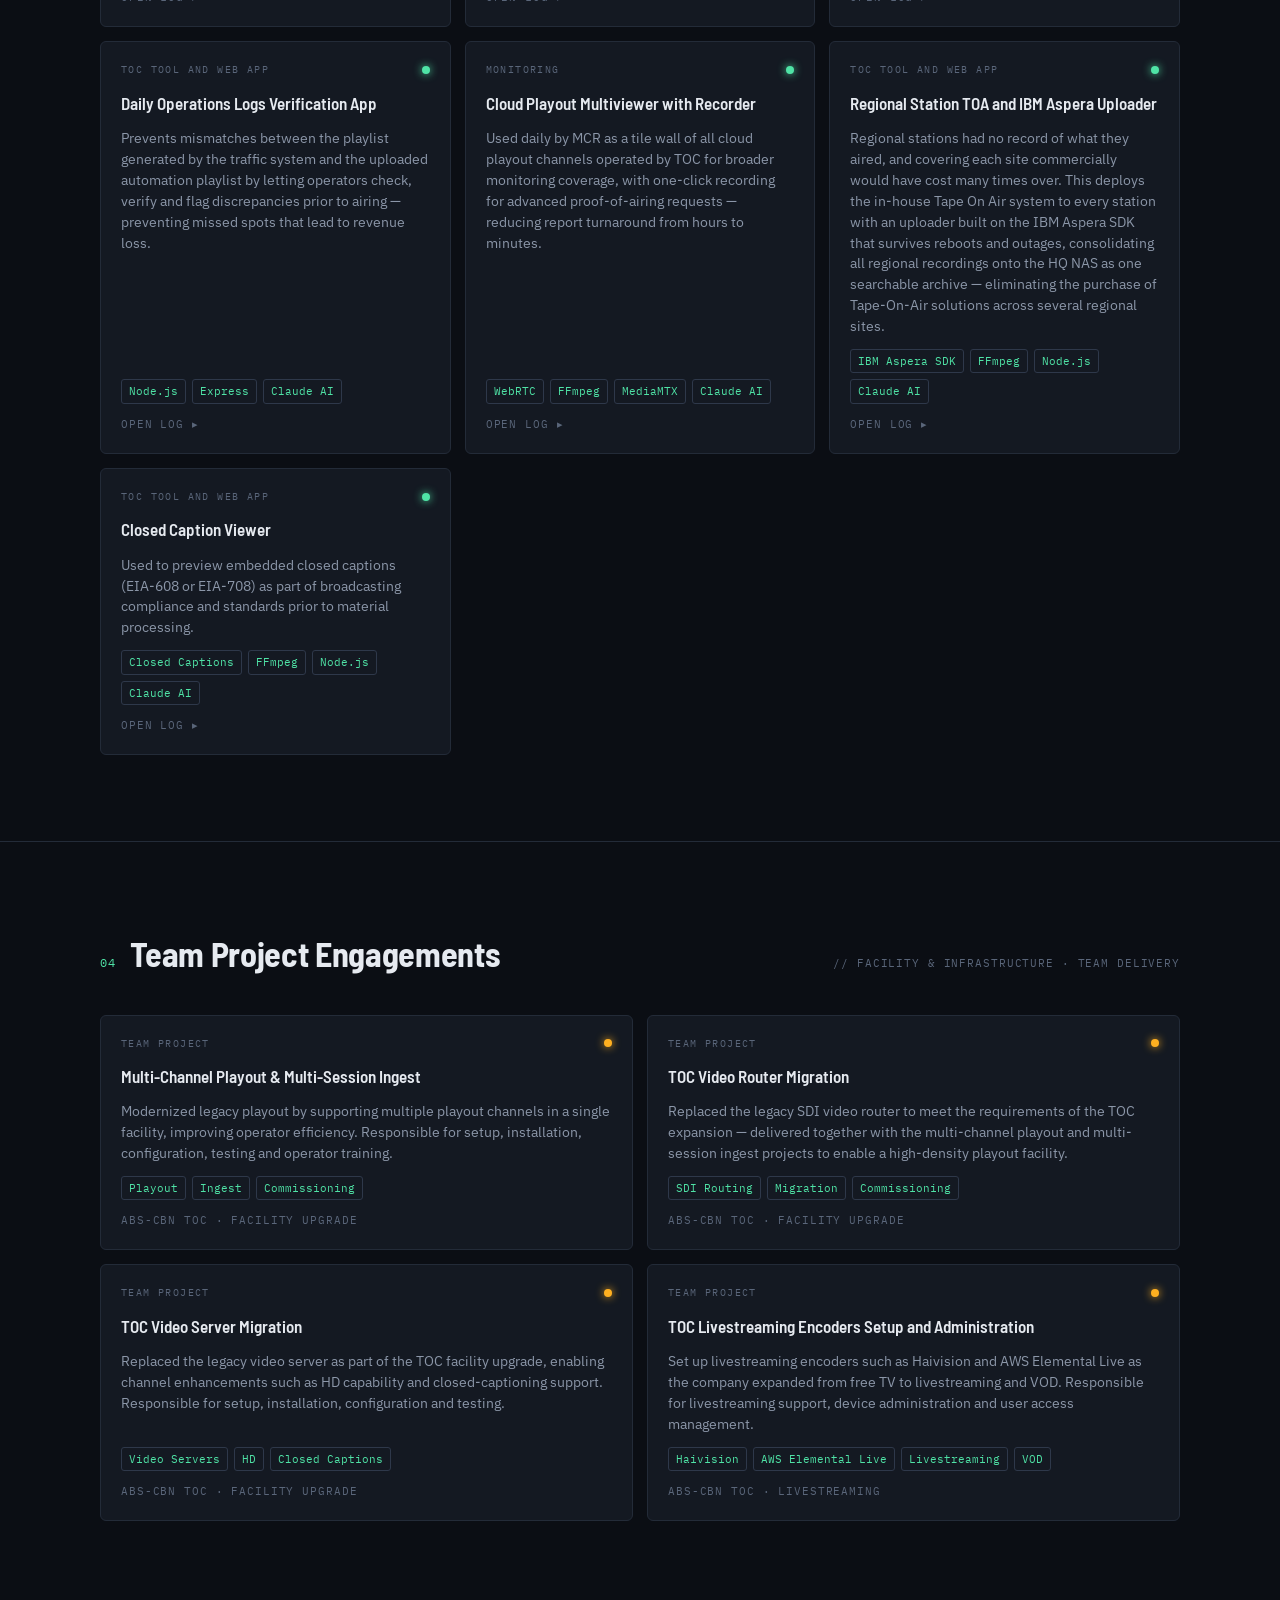
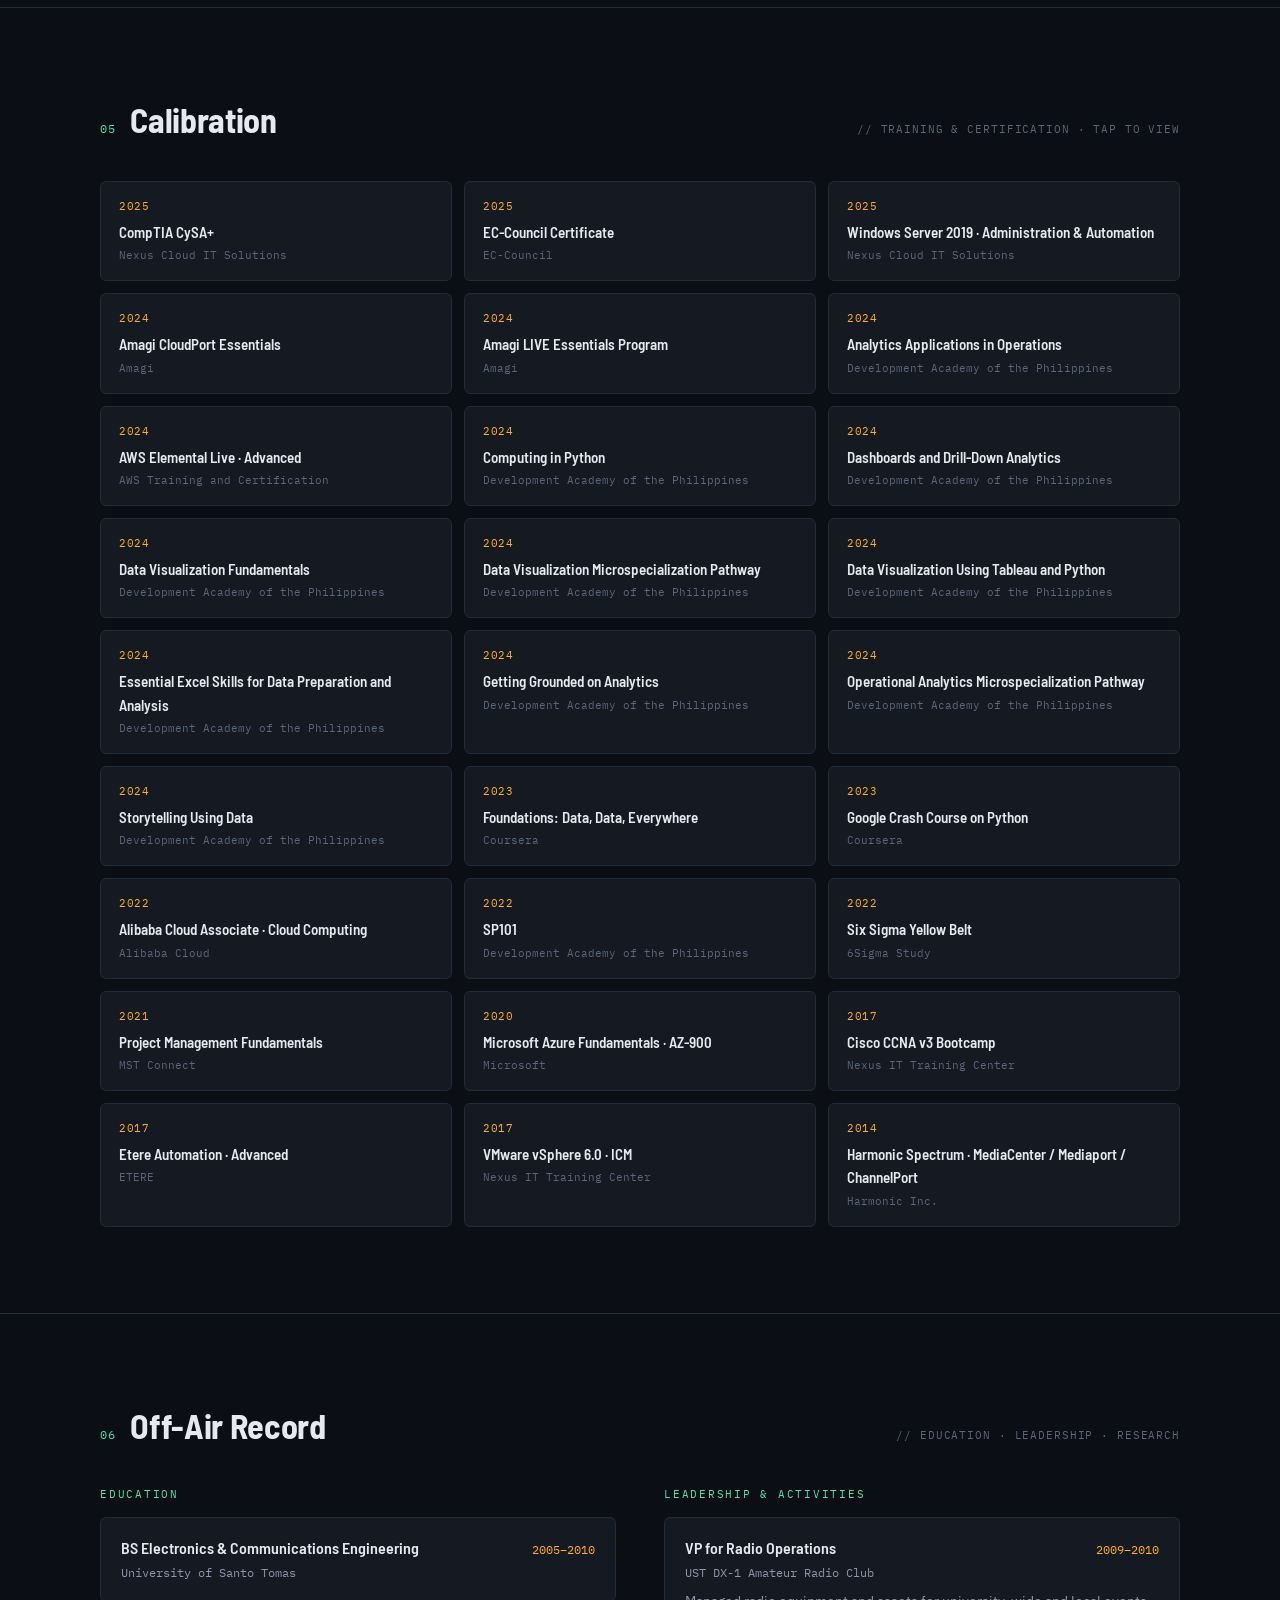
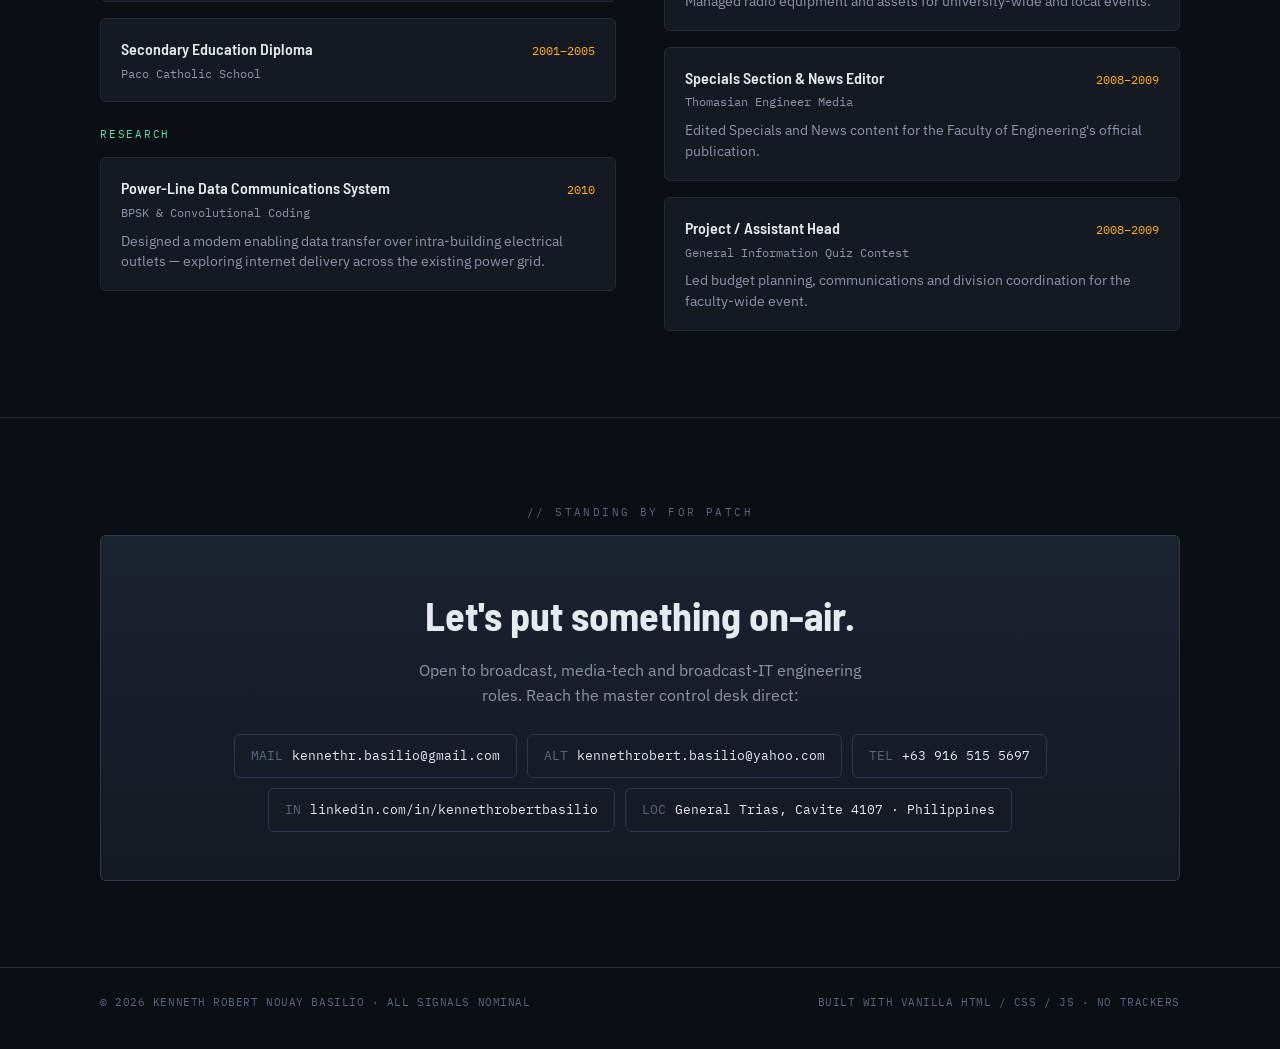
==== commit ea5d3e2b: "Update index.html" ====
--- a/index.html
+++ b/index.html
@@ -450,7 +450,7 @@
       <div class="sec-head reveal">
         <span class="idx">03</span>
         <h2>Engineering Project Initiatives</h2>
-        <span class="meta">// SELECTED BUILDS &middot; FILTER BY STACK</span>
+        <span class="meta">// CLICK TO VIEW DEMO &middot; FILTER BY STACK</span>
       </div>
       <div class="filter-bar reveal" role="group" aria-label="Filter projects by technology">
         <button class="filter" data-f="all" aria-pressed="true">All</button>
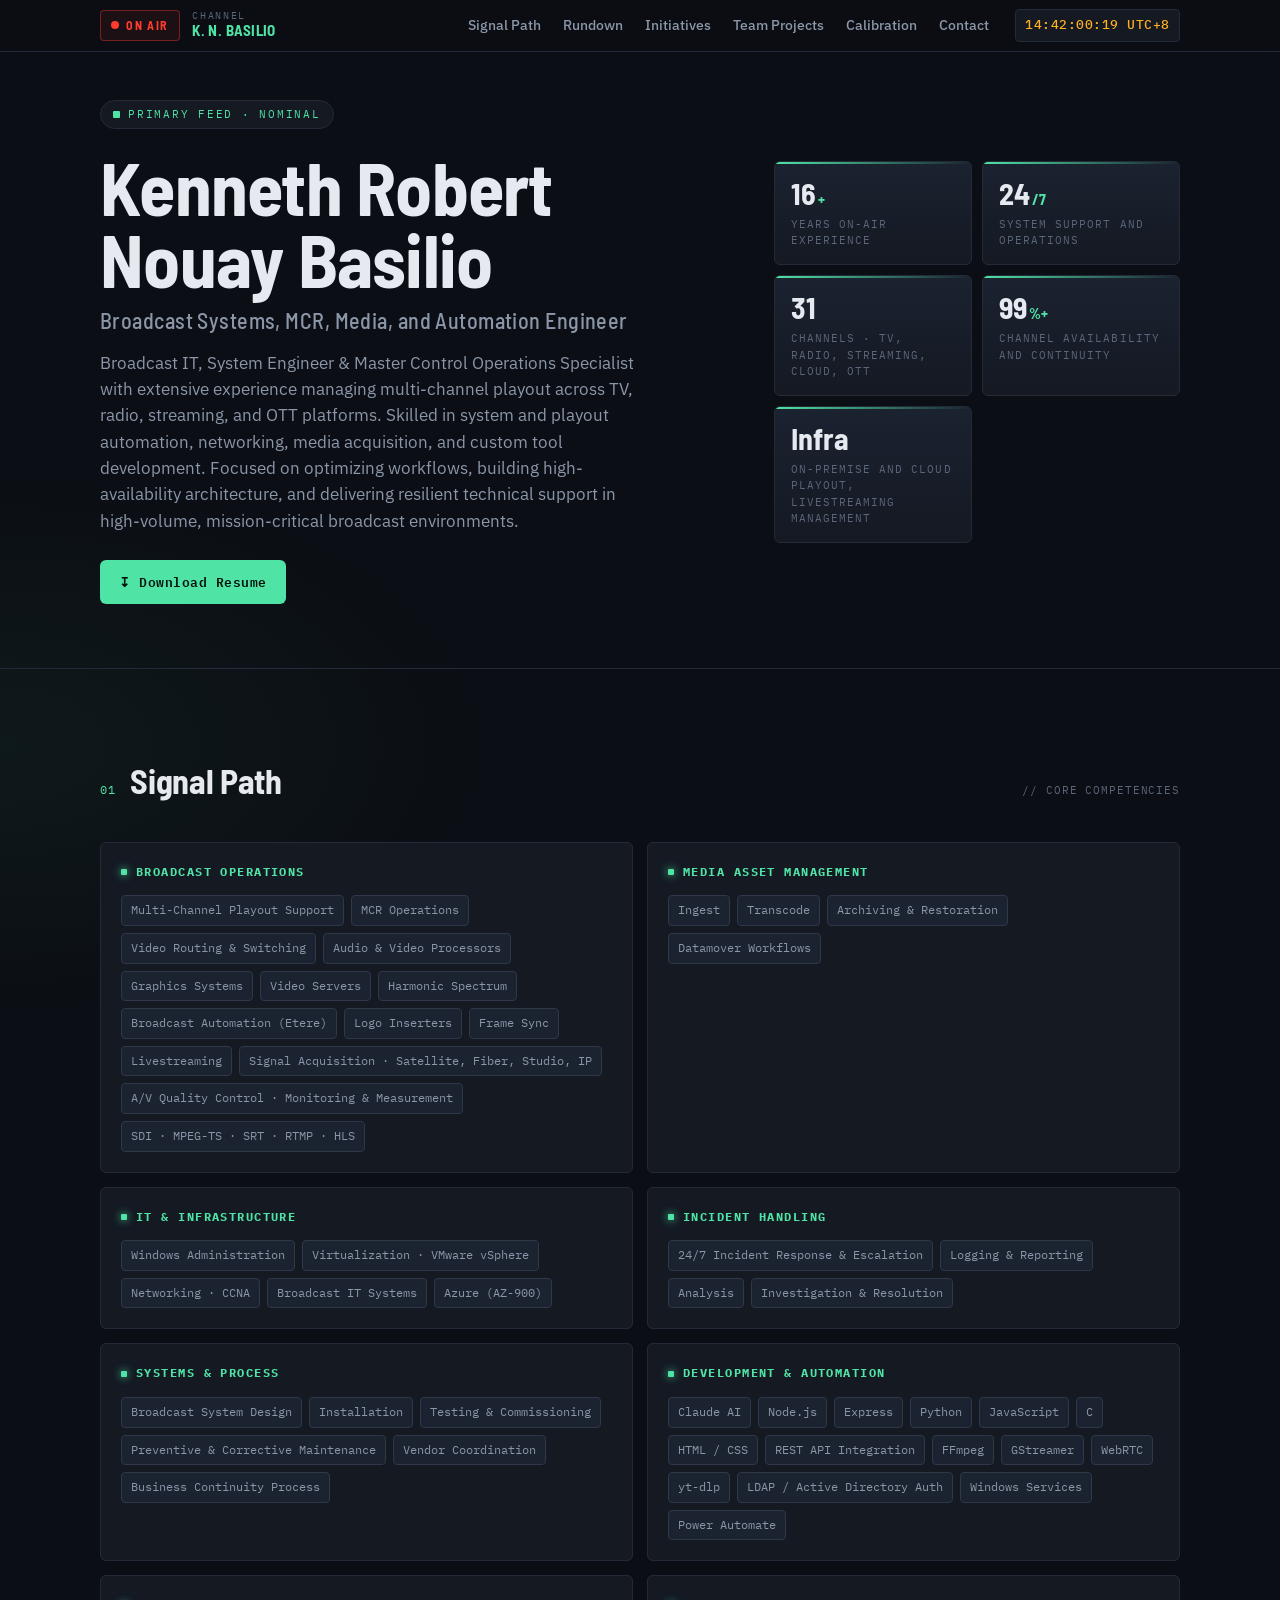
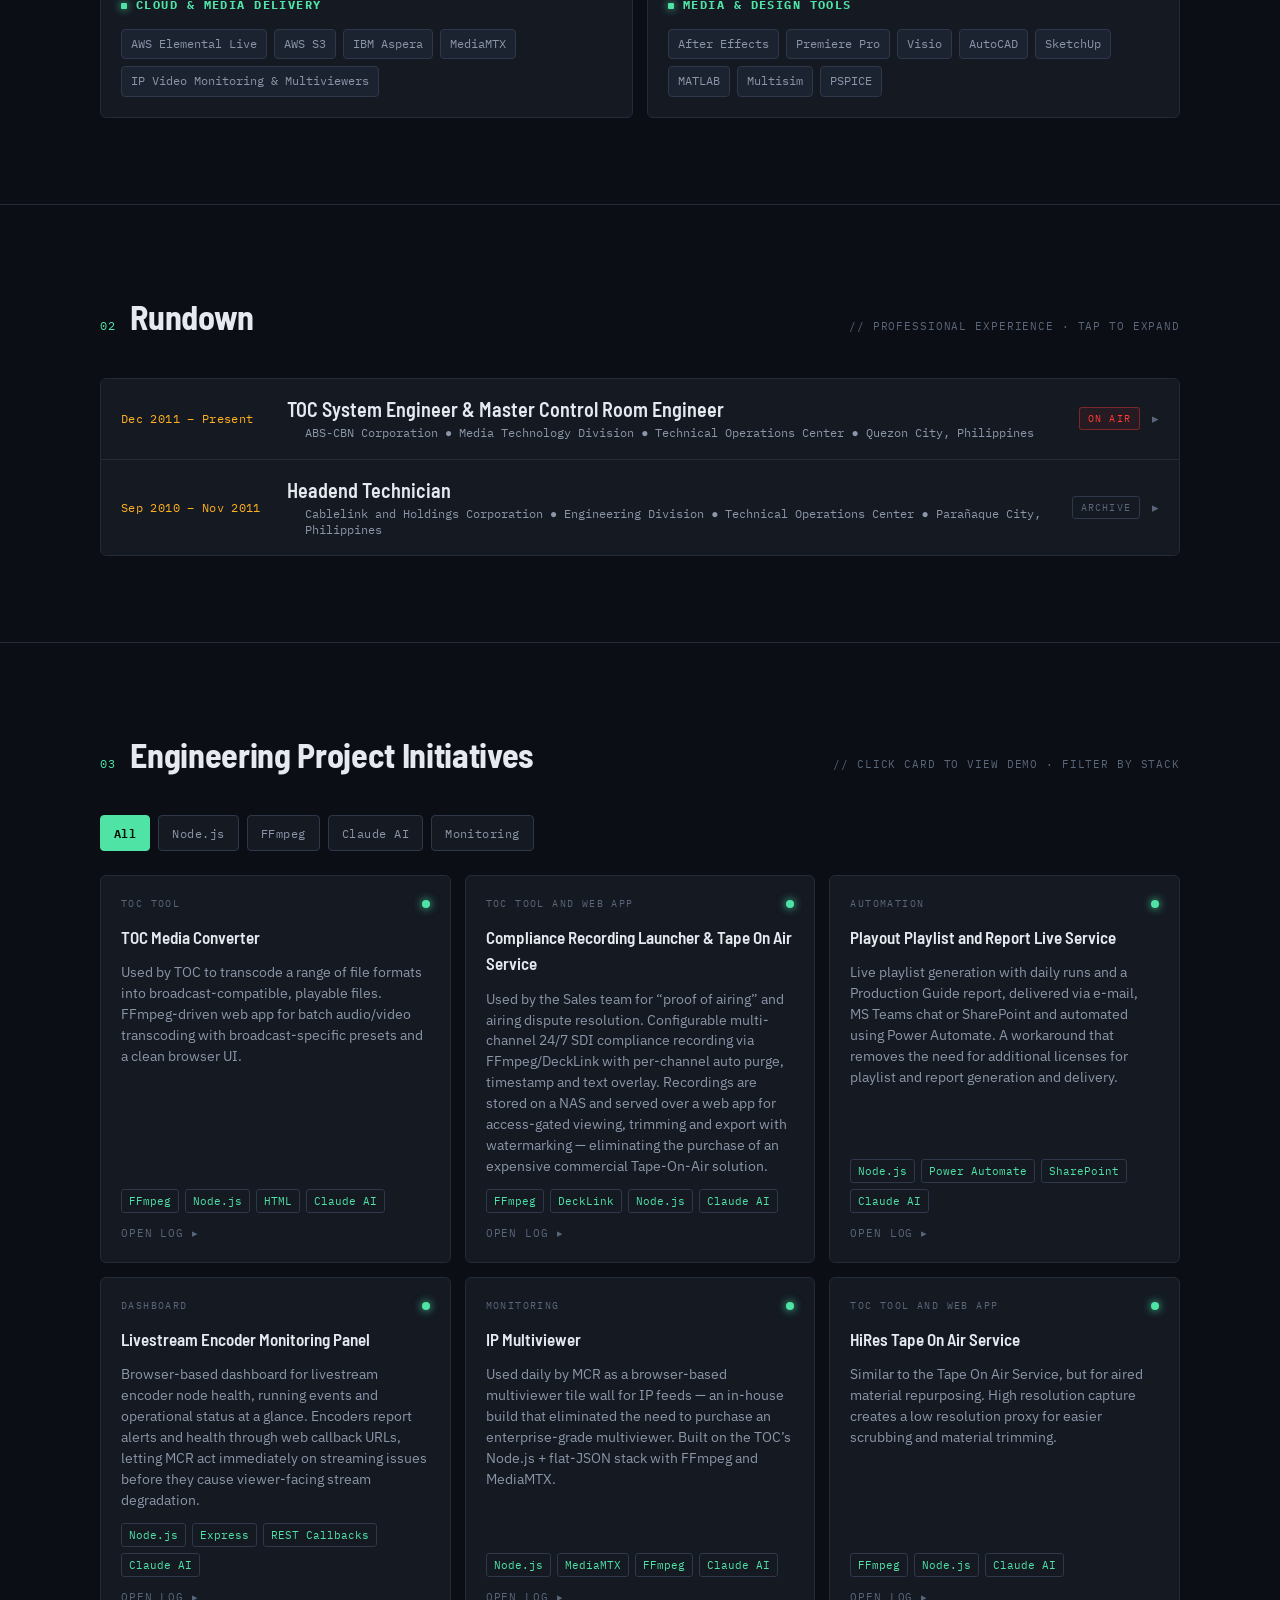
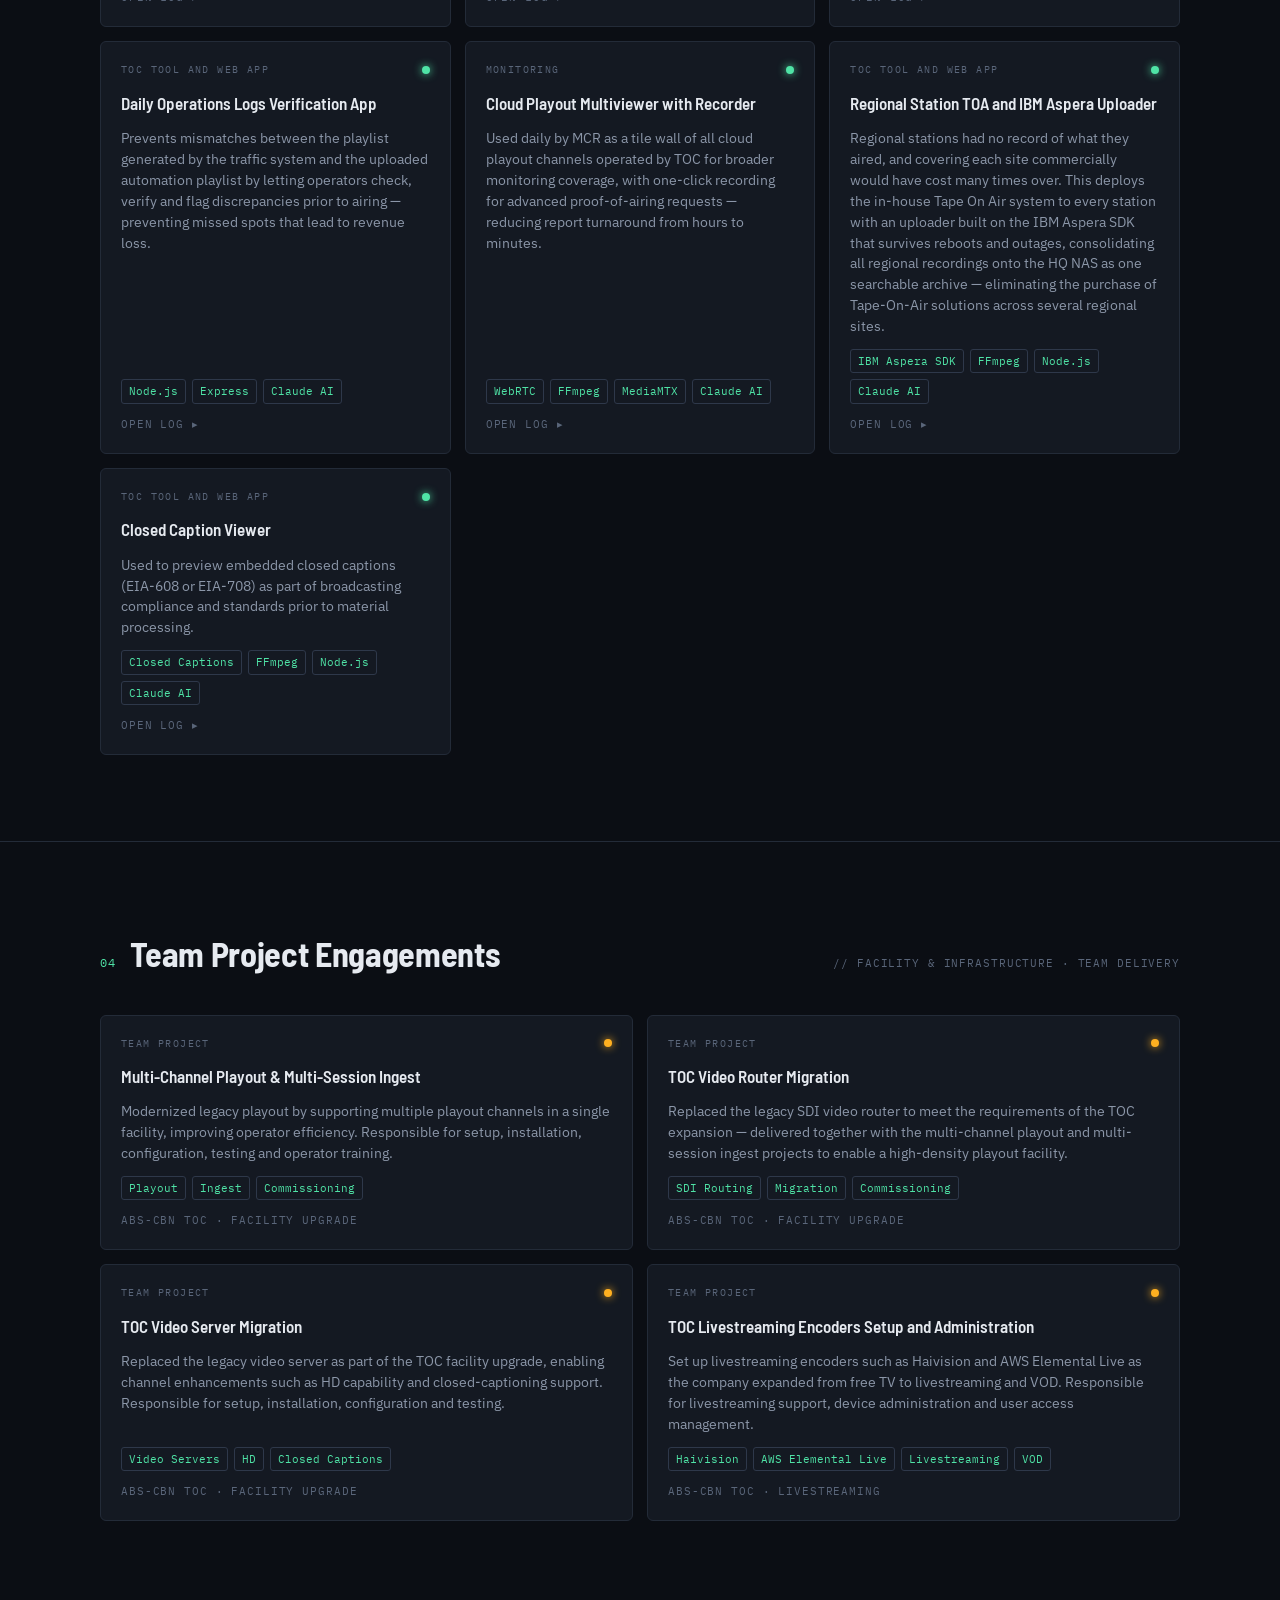
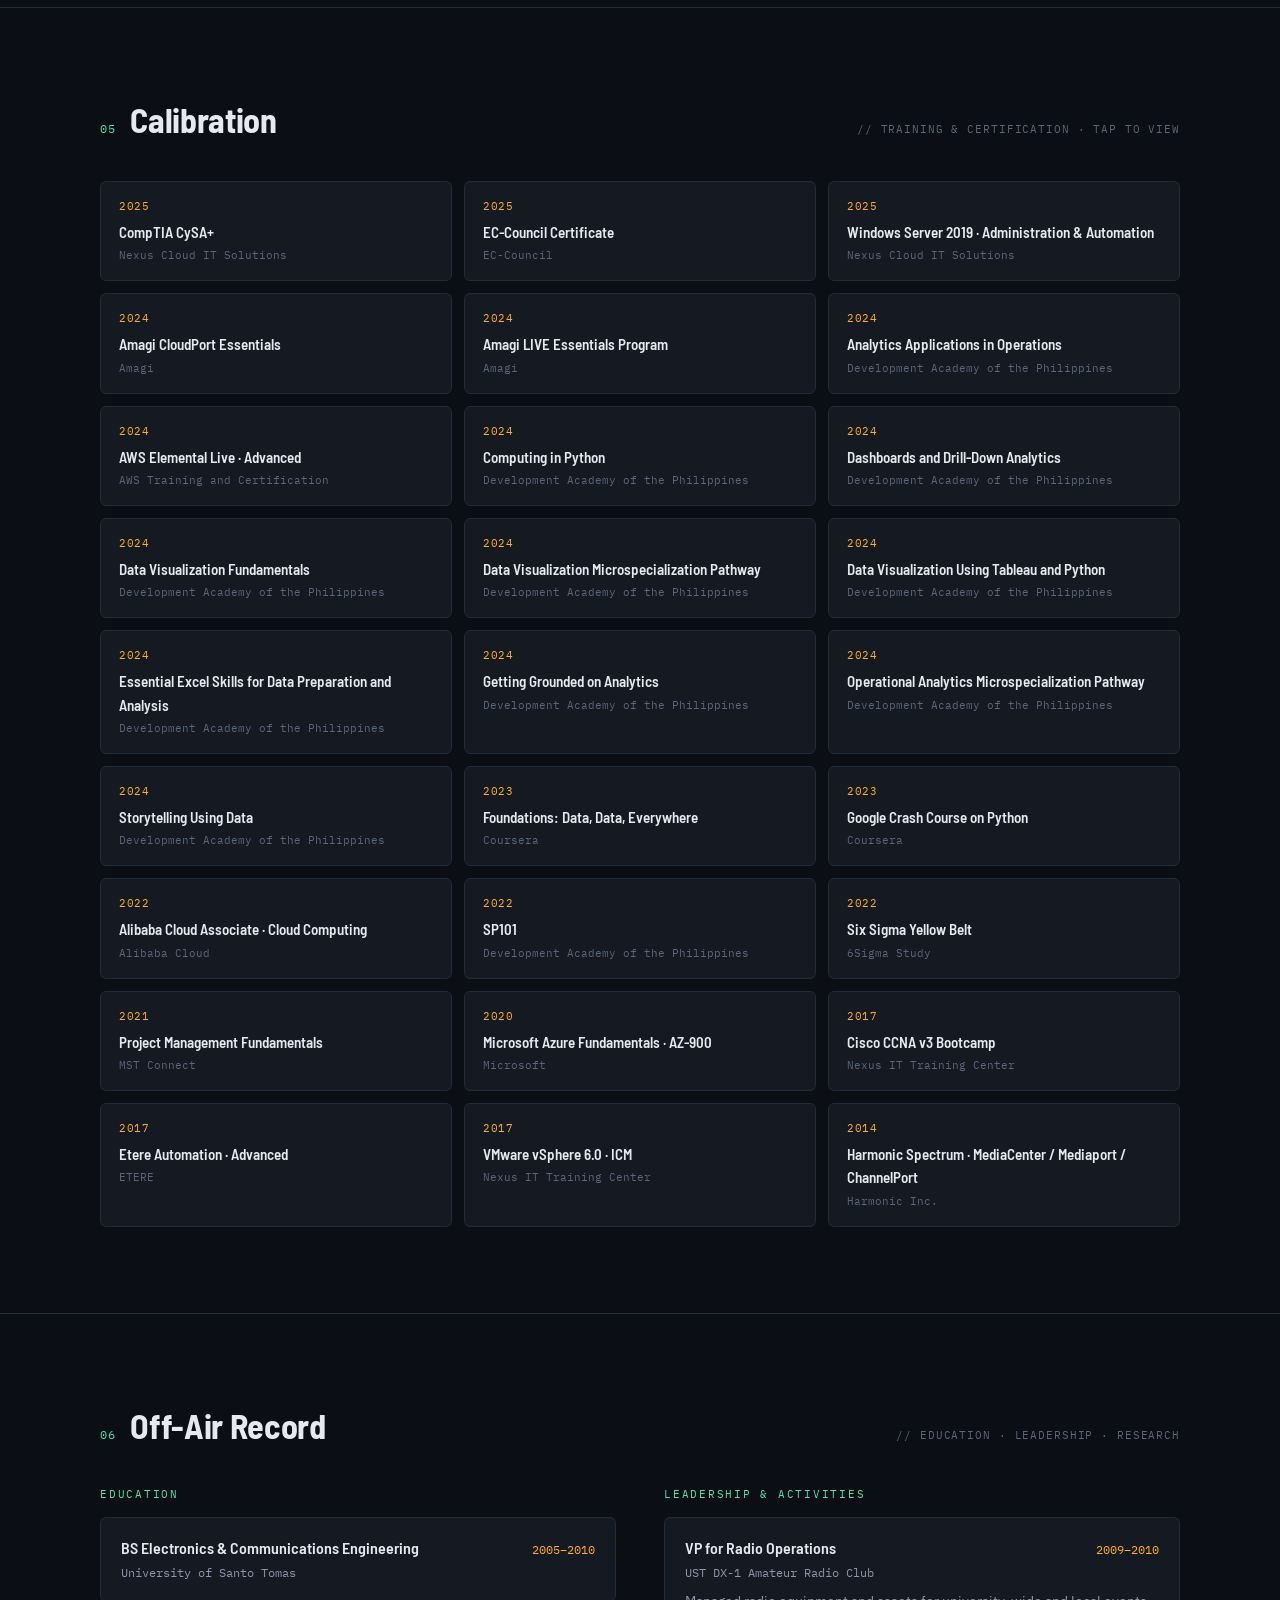
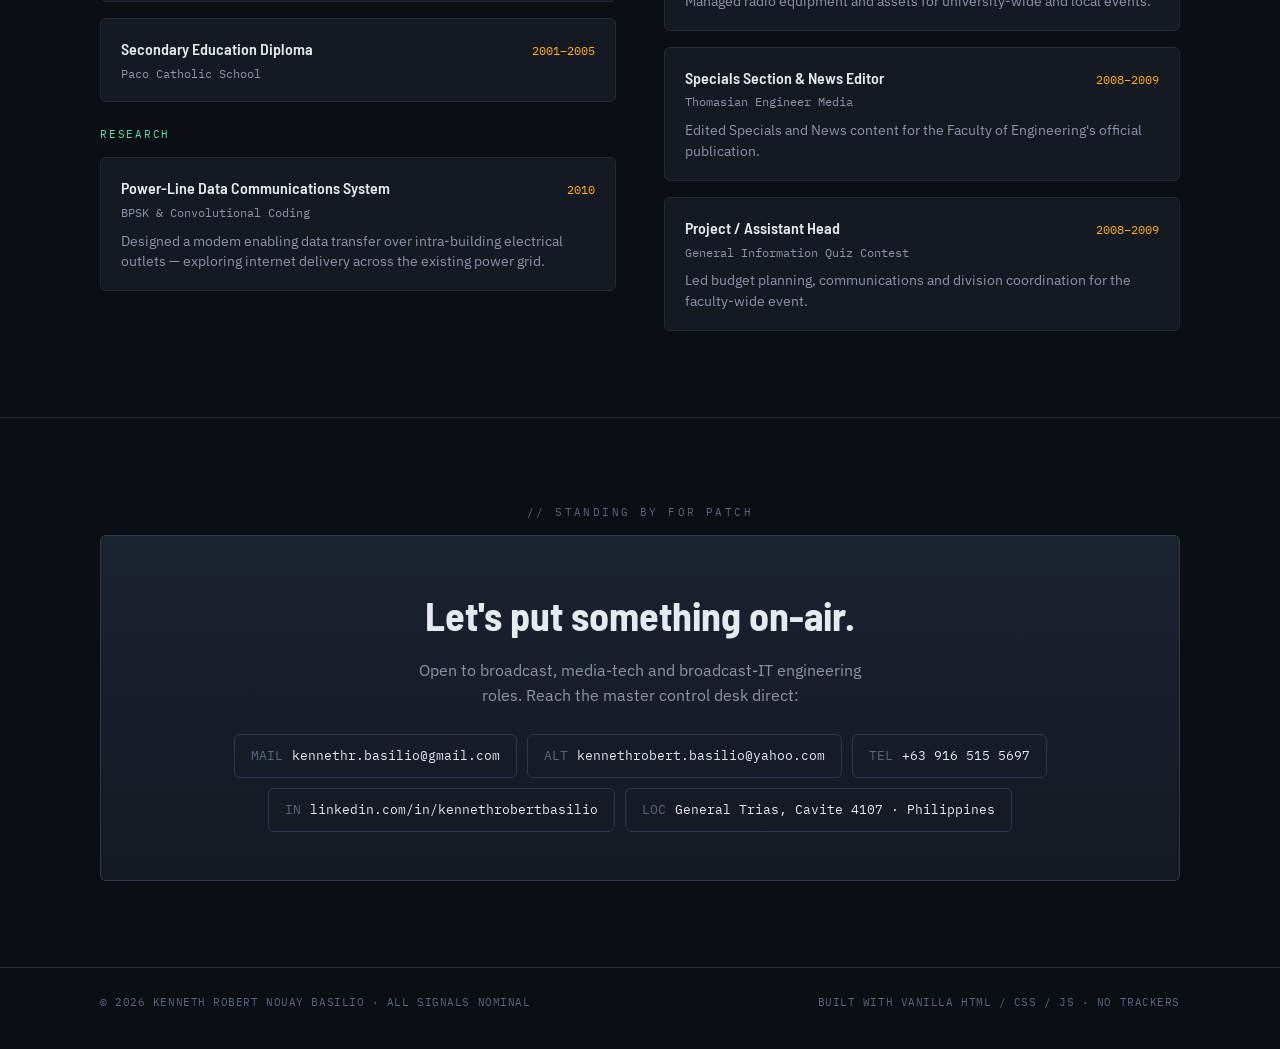
==== commit cd6edd55: "Update demo view text in index.html" ====
--- a/index.html
+++ b/index.html
@@ -450,7 +450,7 @@
       <div class="sec-head reveal">
         <span class="idx">03</span>
         <h2>Engineering Project Initiatives</h2>
-        <span class="meta">// CLICK TO VIEW DEMO &middot; FILTER BY STACK</span>
+        <span class="meta">// CLICK CARD TO VIEW DEMO &middot; FILTER BY STACK</span>
       </div>
       <div class="filter-bar reveal" role="group" aria-label="Filter projects by technology">
         <button class="filter" data-f="all" aria-pressed="true">All</button>
